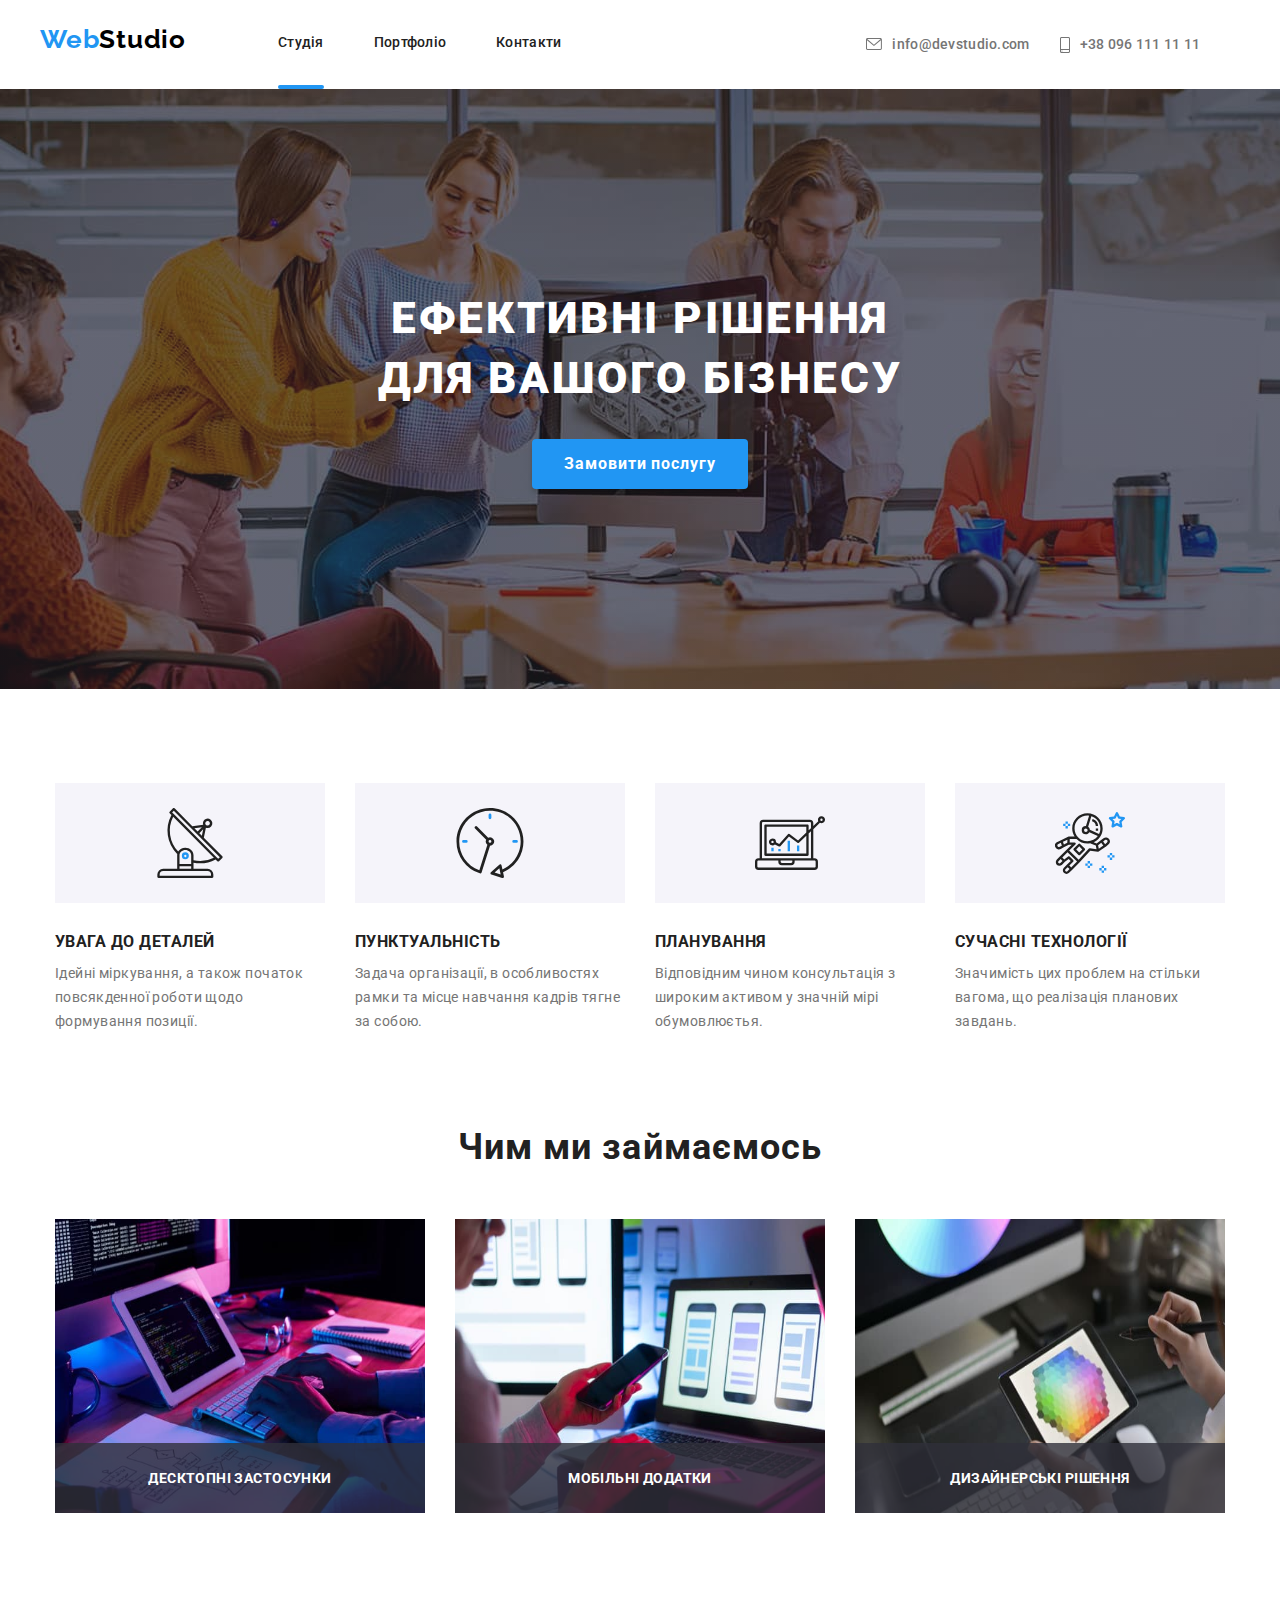
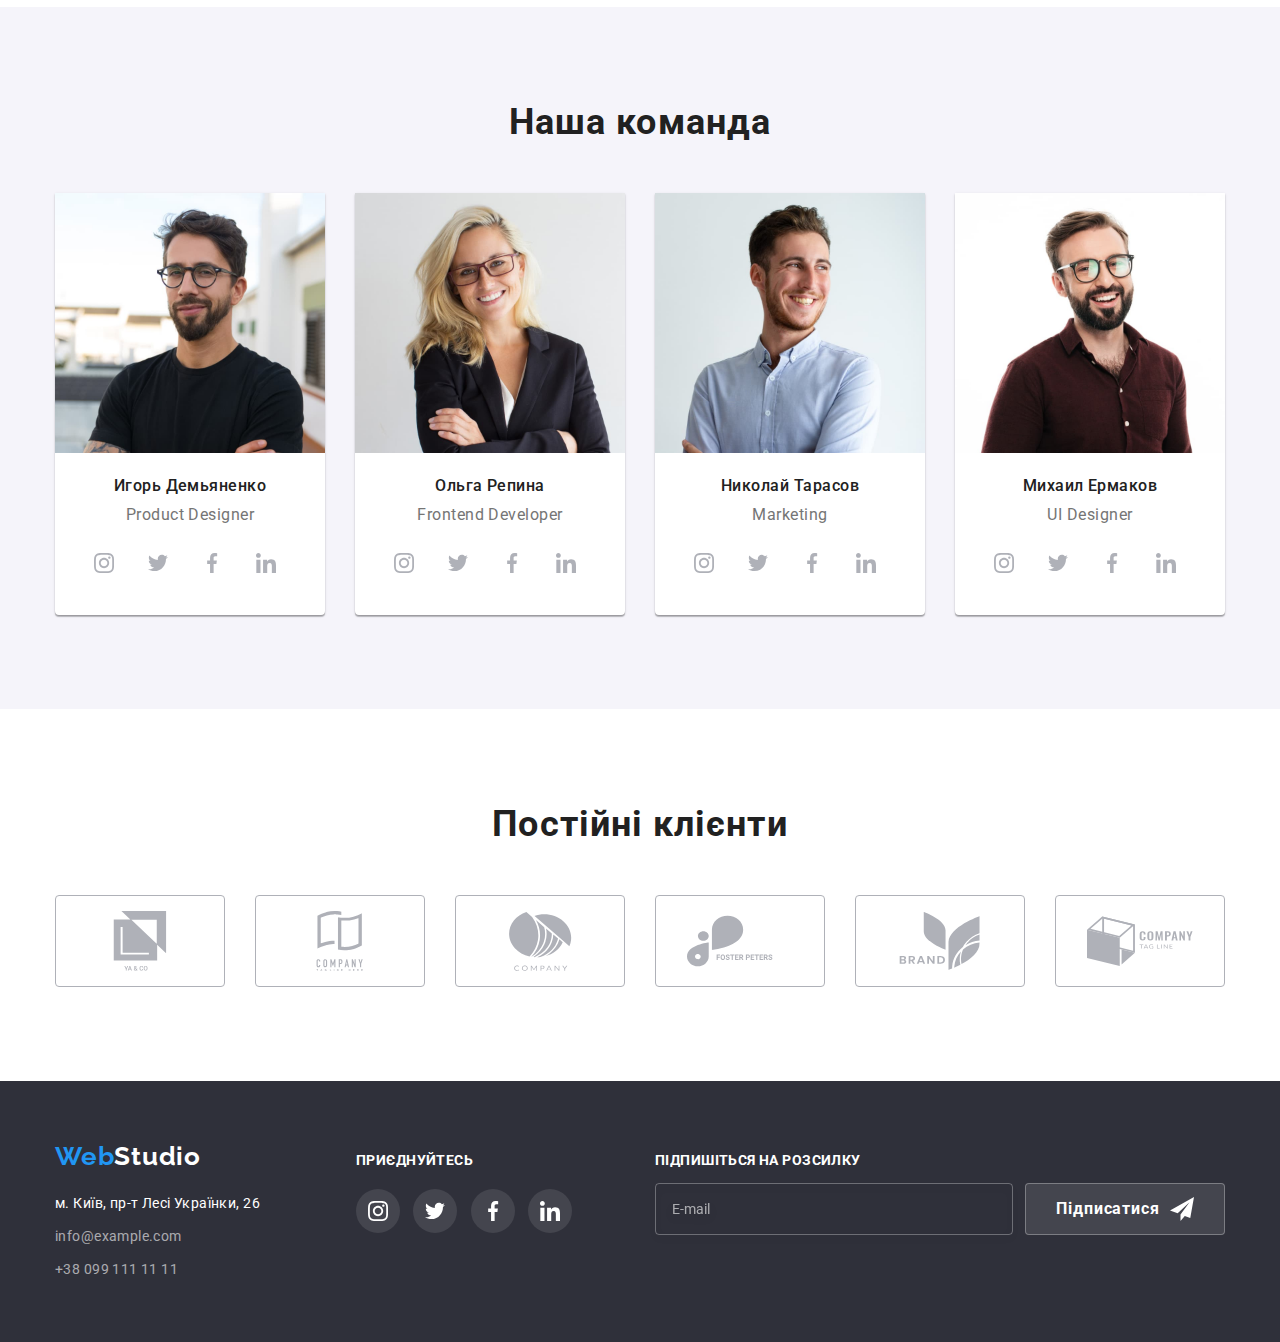
==== index.html @ 7d5ea114 "Вносимо усі зміни по моб/таблет версіях" ====
<!DOCTYPE html>
<html lang="uk">
<head>
    <meta charset="utf-8">
    <meta http-equiv="x-ua-compatible" content="ie=edge">
    <meta name="viewport" content="width=device-width, initial-scale=1.0">
    <link rel="preconnect" href="https://fonts.googleapis.com">
    <link rel="preconnect" href="https://fonts.gstatic.com" crossorigin>
    <link href="https://fonts.googleapis.com/css2?family=Raleway:wght@700&family=Roboto:wght@400;500;700;900&display=swap" rel="stylesheet"> 
    <link rel="stylesheet" href="https://cdnjs.cloudflare.com/ajax/libs/modern-normalize/1.0.0/modern-normalize.min.css"/>
    <title>WebStudio</title>
    <link rel="stylesheet" href="./css/main.min.css">
</head>
  <body>
    <header class="header">
      <div class="header-menu container">
        
          <a class="header-nav__logo" href="./index.html"><span class="header-nav__web">Web</span>Studio</a>
          
            <button type="button" class="header-button" aria-expanded="false" aria-controls="header-window" data-menu-button>
              <svg width="40" height="40" aria-label="Перемикач мобільного меню">
                <use class="icon-close" href="./images/symbol-defs.svg#close-mobile"></use>
                <use class="icon-menu" href="./images/symbol-defs.svg#menu-mobile"></use>
              </svg>
            </button>
          <div class="header-window" id="header-window" data-menu>
            <nav class="header-nav">
              <div class="header-navigation">
                <ul class="header-nav__list list">
                  <li class="header-nav__item">
                    <a class="header-nav__link header-nav--current" href="./index.html">Студія</a></li>
                  <li class="header-nav__item">
                    <a class="header-nav__link" href="./portfolio.html">Портфоліо</a></li>
                  <li class="header-nav__item">
                    <a class="header-nav__link" href="/">Контакти</a></li>
                </ul>
              </div>
            </nav>
            <div class="header-contacts">
              <ul class="header-contacts__menu list">
                <li class="header-contacts__item">
                  <a class="header-contacts__mail mail__size" aria-label="mail" href="mailto:info@devstudio.com">info@devstudio.com
                  <svg class="header-contacts__icon" width="16" height="12">
                    <use href="./images/symbol-defs.svg#envelope"></use>
                  </svg>
                </a>
                </li>
                <li class="header-contacts__item">
                  <a class="header-contacts__phone phone__size" aria-label="smartphone" href="tel:+380961111111">+38 096 111 11 11
                  <svg class="header-contacts__icon" width="10" height="16">
                    <use href="./images/symbol-defs.svg#smartphone"></use>
                  </svg>
                  </a>
                </li>
              </ul>
            </div>
            <div class="header-social">
              <ul class="header-social__menu list">
                <li class="header-social__item aria-label="Linkedin">
                  <a class="header-social__link" href="/">Linkedin</a></li>
                <li class="header-social__item aria-label="Facebook">
                  <a class="header-social__link" href="/">Facebook</a></li>
                <li class="header-social__item aria-label="Twitter">
                  <a class="header-social__link" href="/">Twitter</a></li>
                <li class="header-social__item aria-label="Instagram">
                  <a class="header-social__link" href="/">Instagram</a></li>
                </ul>
              </div>
            </div>
          
      </div>
    </header>
<main>
  <section class="main section">
    <div class="main__menu container">
      <h1 class="main__title">Ефективні рішення<br> для вашого бізнесу</h1>
        <button class="main__button" data-open-modal>Замовити послугу</button>
          <div class="backdrop backdrop__is-hidden" data-backdrop>
            <div class="modal">
              <p class="modal__title">Залиште свої дані, ми вам передзвонимо</p>
                <form class="form" autocomplete="off">
                <label class="form__field">
                  Ім'я
                  <input type="text" class="form__input" name="name" minlength="2" maxlength="50" placeholder=" " required>
                    <svg class="form__icon">
                      <use href="./images/symbol-defs.svg#name-form"></use>
                    </svg>
                </label>
                <label class="form__field">
                  Телефон
                  <input type="tel" class="form__input" name="tel" pattern="[0-9]{3}-[0-9]{3}[0-9]{2}[0-9]{2}" title="050-1112222" placeholder=" " required>
                  <svg class="form__icon">
                    <use href="./images/symbol-defs.svg#phone-form"></use>
                  </svg>
                </label>
                <label class="form__field">
                  Пошта
                  <input type="email" class="form__input" name="mail" placeholder=" " required>
                  <svg class="form__icon">
                    <use href="./images/symbol-defs.svg#mail-form"></use>
                  </svg>
                </label>
                <label class="form__field">
                  Залиште коментар
                  <textarea class="form__message" name="comment" placeholder="Надрукуйте текст"></textarea>
                </label>
                <input type="checkbox" name="checkbox" class="form__policy-checkbox" id="policy-check">
                <label class="form__policy-box" for="policy-check">
                  Погоджуюсь з розсилкою та приймаю &nbsp;<a href="#" class="form__policy-link">Умови договору</a>
                </label>

                <button type="submit" class="form__submit submit-btn">Відправити</button>
              </form>
              <button type="button" class="form__close" data-close-modal>
                <svg class="form__close-icon" width="11" height="11">
                  <use href="./images/symbol-defs.svg#close"></use>
                </svg>
              </button>
            </div>
          </div>
    </div>
  </section>
  <section class="feature section">
    <div class="feature-box container">
      <h2 class="feature__title section-title">Наші можливості</h2> 
      <ul class="feature__list list">
        <li class="feature__item icon-antenna">
          <h3 class="featute__subtitle">Увага до деталей</h3>
          <p class="feature__text">Ідейні міркування, а також початок повсякденної роботи щодо формування позиції.</p>
        </li>
        <li class="feature__item icon-clock">
          <h3 class="featute__subtitle">Пунктуальність</h3>
          <p class="feature__text">Задача організації, в особливостях рамки та місце навчання кадрів тягне за собою.</p>
        </li>
        <li class="feature__item icon-diagram">
          <h3 class="featute__subtitle">Планування</h3>
          <p class="feature__text">Відповідним чином консультація з широким активом у значній мірі обумовлюєтья.</p>
        </li>
        <li class="feature__item icon-astronaut">
          <h3 class="featute__subtitle">Сучасні технології</h3>
          <p class="feature__text">Значимість цих проблем на стільки вагома, що реалізація планових завдань.</p>
        </li>
      </ul>
    </div>
  </section>
  <section class="directions section">
    <div class="directions-box container">
    <h2 class="directions__title">Чим ми займаємось</h2>
        <ul class="directions-list list">
          <li class="directions-list__item">
            <img class="directions-list__picture" src="images/box-1.jpg" alt="Розробляємо" width="370">
            <p class="directions-list__text">Десктопні застосунки</p></li>
          <li class="directions-list__item">
            <img class="directions-list__picture" src="images/box-2.jpg" alt="Тестуємо" width="370">
            <p class="directions-list__text">Мобільні додатки</p></li>
          <li class="directions-list__item">
            <img class="directions-list__picture" src="images/box-3.jpg" alt="Практикуємо" width="370">
          <p class="directions-list__text">Дизайнерські рішення</p></li>
        </ul>
      </div>
  </section>
  <section class="team section">
    <div class="team-box container">
      <h2 class="team-box__title">Наша команда</h2>
      <ul class="team-list list">
        <li class="team-list__item list">
          <img class="team-list__picture" src="images/img.jpg" width="270"  alt="Product Designer">
          <div class="team-member__box">
            <h3 class="team-member__subtitle">Игорь Демьяненко</h3>
          <p class="team-member__position">Product Designer</p>
          <ul class="social-menu">
            <li class="social-menu__item">
              <a href="" class="social-menu__link instagram" aria-label="Instagram">
              <svg class="social-menu__icon">
                <use href="./images/symbol-defs.svg#instagram"></use>
              </svg>
            </a>
            </li>
            <li class="social-menu__item">
              <a href="" class="social-menu__link twitter" aria-label="Twitter">
              <svg class="social-menu__icon">
                <use href="./images/symbol-defs.svg#twitter"></use>
              </svg>
            </a>
            </li>
            <li class="social-menu__item">
              <a href="" class="social-menu__link facebook" aria-label="Facebook">
              <svg class="social-menu__icon">
                <use href="./images/symbol-defs.svg#facebook"></use>
              </svg>
            </a>
            </li>
            <li class="social-menu__item">
              <a href="" class="social-menu__link linkedin" aria-label="Linkedin">
              <svg class="social-menu__icon">
                <use href="./images/symbol-defs.svg#linkedin"></use>
              </svg>
            </a>
            </li>
          </ul>
        </div>
        </li>
        <li class="team-list__item list">
          <img class="team-list__picture" src="./images/img-2.jpg" width="270"  alt="Frontend Developer">
          <div class="team-member__box">
            <h3 class="team-member__subtitle">Ольга Репина</h3>
          <p class="team-member__position">Frontend Developer</p>
          <ul class="social-menu">
            <li class="social-menu__item">
              <a href="" class="social-menu__link instagram" aria-label="Instagram">
              <svg class="social-menu__icon">
                <use href="./images/symbol-defs.svg#instagram"></use>
              </svg>
            </a>
            </li>
            <li class="social-menu__item">
              <a href="" class="social-menu__link twitter" aria-label="Twitter">
              <svg class="social-menu__icon">
                <use href="./images/symbol-defs.svg#twitter"></use>
              </svg>
            </a>
            </li>
            <li class="social-menu__item">
              <a href="" class="social-menu__link facebook" aria-label="Facebook">
              <svg class="social-menu__icon">
                <use href="./images/symbol-defs.svg#facebook"></use>
              </svg>
            </a>
            </li>
            <li class="social-menu__item">
              <a href="" class="social-menu__link linkedin" aria-label="Linkedin">
              <svg class="social-menu__icon">
                <use href="./images/symbol-defs.svg#linkedin"></use>
              </svg>
            </a>
            </li>
          </ul>
        </div>
        </li>
        <li class="team-list__item list">
          <img class="team-list__picture" src="./images/img-1.jpg" width="270"  alt="Marketing">
          <div class="team-member__box">
            <h3 class="team-member__subtitle">Николай Тарасов</h3>
          <p class="team-member__position">Marketing</p>
            <ul class="social-menu">
              <li class="social-menu__item">
                <a href="" class="social-menu__link instagram" aria-label="Instagram">
                <svg class="social-menu__icon">
                  <use href="./images/symbol-defs.svg#instagram"></use>
                </svg>
              </a>
              </li>
              <li class="social-menu__item">
                <a href="" class="social-menu__link twitter" aria-label="Twitter">
                  <svg class="social-menu__icon">
                  <use href="./images/symbol-defs.svg#twitter"></use>
                </svg>
              </a>
              </li>
              <li class="social-menu__item">
                <a href="" class="social-menu__link facebook" aria-label="Facebook">
                <svg class="social-menu__icon">
                  <use href="./images/symbol-defs.svg#facebook"></use>
                </svg>
              </a>
              </li>
              <li class="social-menu__item">
                <a href="" class="social-menu__link linkedin" aria-label="Linkedin">
                <svg class="social-menu__icon">
                  <use href="./images/symbol-defs.svg#linkedin"></use>
                </svg>
              </a>
              </li>
            </ul>
          </div>
        </li>
        <li class="team-list__item list">
          <img class="team-list__picture" src="./images/img-3.jpg" width="270"  alt="UI Designer">
          <div class="team-member__box">
            <h3 class="team-member__subtitle">Михаил Ермаков</h3>
            <p class="team-member__position">UI Designer</p>
            <ul class="social-menu">
              <li class="social-menu__item">
                <a href="" class="social-menu__link instagram" aria-label="Instagram">
                <svg class="social-menu__icon">
                  <use href="./images/symbol-defs.svg#instagram"></use>
                </svg>
                </a>
              </li>
              <li class="social-menu__item">
                <a href="" class="social-menu__link twitter" aria-label="Twitter">
                <svg class="social-menu__icon">
                  <use href="./images/symbol-defs.svg#twitter"></use>
                </svg>
                </a>
              </li>
              <li class="social-menu__item">
                <a href="" class="social-menu__link facebook" aria-label="Facebook">
                <svg class="social-menu__icon">
                  <use href="./images/symbol-defs.svg#facebook"></use>
                </svg>
                </a>
              </li>
              <li class="social-menu__item">
                <a href="" class="social-menu__link linkedin" aria-label="Linkedin">
                <svg class="social-menu__icon">
                  <use href="./images/symbol-defs.svg#linkedin"></use>
                </svg>
                </a>
              </li>
            </ul>
          </div>
        </li>
      </ul>
    </div>
  </section>
  <section class="our-clients section">
    <div class="clients container">
      <h2 class="clients__title">Постійні клієнти</h2>
      <ul class="clients__list list">
        <li class="clients__item">
          <a href="" class="clients__link client1" aria-label="client1">
            <svg class="clients-logo__icon" width="106" height="60">
              <use href="./images/symbol-defs.svg#client1"></use></svg>
          </a>
        </li>
        <li class="clients__item">
          <a href="" class="clients__link client2" aria-label="client2">
            <svg class="clients-logo__icon" width="106" height="60">
              <use href="./images/symbol-defs.svg#client2"></use></svg>
          </a>
        </li>
        <li class="clients__item">
          <a href="" class="clients__link client3" aria-label="client3">
            <svg class="clients-logo__icon" width="106" height="60">
              <use href="./images/symbol-defs.svg#client3"></use></svg>
          </a>
        </li>
        <li class="clients__item">
          <a href="" class="clients__link client4" aria-label="client4">
            <svg class="clients-logo__icon" width="106" height="60">
              <use href="./images/symbol-defs.svg#client4"></use></svg>
          </a>
        </li>
        <li class="clients__item">
          <a href="" class="clients__link client5" aria-label="client5">
            <svg class="clients-logo__icon" width="106" height="60">
              <use href="./images/symbol-defs.svg#client5"></use></svg>
          </a>
        </li>
        <li class="clients__item">
          <a href="" class="clients__link client6" aria-label="client6">
            <svg class="clients-logo__icon" width="106" height="60">
              <use href="./images/symbol-defs.svg#client6"></use></svg>
          </a>
        </li>
      </ul>
    </div>
  </section>
</main>
    <footer class="footer section">
    <div class="footer-contacts container">
      <div class="footer-wrapper">
      <div class="contacts-box">
        <a class="contacts-box__logo" href="./index.html"><span class="contacts-box__web">Web</span>Studio</a>
        <address class="contacts">
          <div class="contacts__menu">
          <ul class="contacts__list">
            <li class="contacts__item"><a class="contacts__address" href="/">м. Київ, пр-т Лесі Українки, 26</a></li>
            <li class="contacts__item"><a class="contacts__mail" href="mailto:info@devstudio.com">info@example.com</a></li>
            <li class="contacts__item"><a class="contacts__phone" href="tel:+380991111111">+38 099 111 11 11</a></li>
          </ul>
        </div>
        </address>
      </div>
      <div class="comming">
        <h3 class="comming__subtitle">Приєднуйтесь</h3>
        <ul class="social-box">
          <li class="social-box__item">
            <a href="" class="social-box__link instagram1" aria-label="Instagram">
            <svg class="social-box__icon">
              <use href="./images/symbol-defs.svg#instagram"></use>
            </svg>
          </a>
          </li>
          <li class="social-box__item">
            <a href="" class="social-box__link twitter1" aria-label="Twitter">
            <svg class="social-box__icon">
              <use href="./images/symbol-defs.svg#twitter"></use>
            </svg>
          </a>
          </li>
          <li class="social-box__item">
            <a href="" class="social-box__link facebook1" aria-label="Facebook">
            <svg class="social-box__icon">
              <use href="./images/symbol-defs.svg#facebook"></use>
            </svg>
          </a>
          </li>
          <li class="social-box__item">
            <a href="" class="social-box__link linkedin1" aria-label="Linkedin">
            <svg class="social-box__icon">
              <use href="./images/symbol-defs.svg#linkedin"></use>
            </svg>
          </a>
          </li>
        </ul>
      </div>
    </div>
      <div class="subscribe">
        <span class="subscribe__title">Підпишіться на розсилку</span>
        <form class="subscribe-form form" autocomplete="off">
        <label class="subscribe-field">
          <input type="email" class="subscribe-field__input" name="mail" placeholder="E-mail" required>
          
        </label>
        <button type="submit" class="subscribe-field__submit">
          Підписатися
          <svg class="subscribe-field__icon" width="24" height="24">
            <use href="./images/symbol-defs.svg#icon-send"></use>
          </svg>
        </button>
      </form>
      </div>
    </div>
    </footer>
    <script src="./js/modal.js"></script>
    <script>
      (() => {
        document
          .querySelector('.js-speaker-form')
          .addEventListener('submit', e => {
            e.preventDefault();

            new FormData(e.currentTarget).forEach((value, name) =>
              console.log(`${name}: ${value}`),
            );

            e.currentTarget.reset();
          });
      })();
    </script>
    <script src="./js/menu.js"></script>
  </body>
</html>
---- css/main.min.css ----
h1,h2,h3,h4,h5,h6,p{margin:0;padding:0}a{text-decoration:none}li{display:inline-block}img{display:block;max-width:100%;height:auto}ul{list-style:none;margin:0;padding:0}body{margin:0;font-family:'Roboto', sans-serif;font-size:14px;line-height:1.5;letter-spacing:0.03em;background-color:#fff;color:#757575}body.open-modal{overflow:hidden}.feature__list,.directions-list,.team-list,.team-list>.team-list__item,.clients__list{margin:0;padding:0;list-style:none}.main,.feature,.directions,.team,.our-clients,.footer{padding:60px 0}@media screen and (min-width: 1200px){.main,.feature,.directions,.team,.our-clients,.footer{padding:94px 0}}.header-menu,.feature__box,.directions-box,.team-box,.clients,.footer-contacts{margin-left:auto;margin-right:auto;padding-left:15px;padding-right:15px}@media screen and (min-width: 480px){.header-menu,.feature__box,.directions-box,.team-box,.clients,.footer-contacts{width:480px}}@media screen and (min-width: 768px){.header-menu,.feature__box,.directions-box,.team-box,.clients,.footer-contacts{width:768px}}@media screen and (min-width: 1200px){.header-menu,.feature__box,.directions-box,.team-box,.clients,.footer-contacts{width:1200px}}.section-title{position:absolute;width:1px;height:1px;margin:-1px;padding:0;overflow:hidden;border:0;clip:rect(0 0 0 0)}.header-nav--current{color:#2196F3}@media screen and (min-width: 768px){.header-nav--current::after{content:"";display:block;position:relative;top:32px;bottom:-1px;width:100%;height:4px;background-color:#2196F3;-webkit-border-radius:2px;border-radius:2px}}.header-menu{display:-webkit-box;display:-webkit-flex;display:-ms-flexbox;display:flex;padding:0;position:relative}@media screen and (max-width: 767px){.header-menu{width:100%;padding-left:15px;padding-right:15px}}.header-nav__logo{font-family:Raleway;font-style:normal;font-weight:700;font-size:24px;line-height:1.16;letter-spacing:0.03em;color:#000}@media screen and (max-width: 767px){.header-nav__logo{padding-top:16px;padding-bottom:16px}}@media screen and (min-width: 768px){.header-nav__logo{padding-top:26px;padding-bottom:26px}}@media screen and (min-width: 1200px){.header-nav__logo{width:145px;padding-top:24px;padding-bottom:25px;font-size:26px;line-height:1.19;letter-spacing:0.03em;color:#000}}.header-nav__web{color:#2196F3}.header-button{display:-webkit-inline-box;display:-webkit-inline-flex;display:-ms-inline-flexbox;display:inline-flex;z-index:2;margin:0;padding:0;border:none;background-color:transparent;margin:10px 0 10px auto;-webkit-transition:fill 250ms cubic-bezier(0.4, 0, 0.2, 1);-o-transition:fill 250ms cubic-bezier(0.4, 0, 0.2, 1);transition:fill 250ms cubic-bezier(0.4, 0, 0.2, 1)}.header-button:focus{fill:#2196F3}@media screen and (min-width: 768px){.header-button{display:none}}.header-button .icon-close{display:none}.header-button.is-open .icon-close{display:block}.header-button.is-open .icon-menu{display:none}.header-window{background-color:#fff;z-index:1}@media screen and (max-width: 767px){.header-window{display:none;position:absolute;top:0;left:0;width:100%;padding:48px 40px;background:#FFFFFF;-webkit-box-shadow:0px 4px 8px rgba(0,0,0,0.04),0px 2px 4px rgba(0,0,0,0.08),0px 1px 3px rgba(0,0,0,0.16);box-shadow:0px 4px 8px rgba(0,0,0,0.04),0px 2px 4px rgba(0,0,0,0.08),0px 1px 3px rgba(0,0,0,0.16);-webkit-transform:translateY(-100%);-ms-transform:translateY(-100%);transform:translateY(-100%);-webkit-transition:-webkit-transform 250ms cubic-bezier(0.4, 0, 0.2, 1);transition:-webkit-transform 250ms cubic-bezier(0.4, 0, 0.2, 1);-o-transition:transform 250ms cubic-bezier(0.4, 0, 0.2, 1);transition:transform 250ms cubic-bezier(0.4, 0, 0.2, 1);transition:transform 250ms cubic-bezier(0.4, 0, 0.2, 1), -webkit-transform 250ms cubic-bezier(0.4, 0, 0.2, 1)}.header-window.is-open{display:block;-webkit-transform:translateY(0);-ms-transform:translateY(0);transform:translateY(0)}}@media screen and (min-width: 768px){.header-window{display:-webkit-box;display:-webkit-flex;display:-ms-flexbox;display:flex;margin-left:93px}}@media screen and (max-width: 767px){.header-navigation{margin-bottom:302px}}@media screen and (min-width: 768px){.header-navigation{padding-top:32px;margin-bottom:32px}}@media screen and (min-width: 768px){.header-nav__list{display:-webkit-box;display:-webkit-flex;display:-ms-flexbox;display:flex}}@media screen and (max-width: 767px){.header-nav__item{display:block}.header-nav__item:not(:last-child){margin-bottom:32px}}@media screen and (min-width: 768px){.header-nav__list .header-nav__item+.header-nav__item{margin-left:50px}}.header-nav__link{font-weight:500;font-size:40px;line-height:47px;text-align:center;letter-spacing:0.02em;color:#212121;-webkit-transition-property:color;-o-transition-property:color;transition-property:color;-webkit-transition-duration:250ms;-o-transition-duration:250ms;transition-duration:250ms;-webkit-transition-timing-function:cubic-bezier(0.4, 0, 0.2, 1);-o-transition-timing-function:cubic-bezier(0.4, 0, 0.2, 1);transition-timing-function:cubic-bezier(0.4, 0, 0.2, 1)}@media screen and (min-width: 768px){.header-nav__link{font-size:14px;line-height:1.14;letter-spacing:0.02em}}@media screen and (max-width: 767px){.header-contacts{padding-bottom:64px}}@media screen and (min-width: 768px) and (max-width: 1199px){.header-contacts{margin-left:84px;padding-top:21px;padding-bottom:21px}}@media screen and (min-width: 1200px){.header-contacts{text-align:center;-webkit-box-pack:center;-webkit-justify-content:center;-ms-flex-pack:center;justify-content:center;display:-webkit-box;display:-webkit-flex;display:-ms-flexbox;display:flex}}.header-contacts__menu{display:-webkit-box;display:-webkit-flex;display:-ms-flexbox;display:flex}@media screen and (max-width: 767px){.header-contacts__menu{-webkit-box-orient:vertical;-webkit-box-direction:reverse;-webkit-flex-direction:column-reverse;-ms-flex-direction:column-reverse;flex-direction:column-reverse}}@media screen and (min-width: 768px){.header-contacts__menu{-webkit-flex-wrap:wrap;-ms-flex-wrap:wrap;flex-wrap:wrap}}@media screen and (min-width: 1200px){.header-contacts__menu{margin-left:auto;-webkit-flex-wrap:nowrap;-ms-flex-wrap:nowrap;flex-wrap:nowrap}}@media screen and (max-width: 767px){.header-contacts__item:not(:first-child){margin-bottom:32px}}@media screen and (min-width: 768px) and (max-width: 1199px){.header-contacts__item:not(:last-child){margin-bottom:10px}}@media screen and (min-width: 1200px){.header-contacts__item{margin-left:305px;display:-webkit-inline-box;display:-webkit-inline-flex;display:-ms-inline-flexbox;display:inline-flex;-webkit-box-pack:center;-webkit-justify-content:center;-ms-flex-pack:center;justify-content:center;-webkit-box-align:center;-webkit-align-items:center;-ms-flex-align:center;align-items:center}.header-contacts .header-contacts__item+.header-contacts__item{margin-left:30px}}.header-contacts__mail,.header-contacts__phone{font-weight:500;letter-spacing:0.02em;color:#757575;-webkit-transition-property:color;-o-transition-property:color;transition-property:color;-webkit-transition-duration:250ms;-o-transition-duration:250ms;transition-duration:250ms;-webkit-transition-timing-function:cubic-bezier(0.4, 0, 0.2, 1);-o-transition-timing-function:cubic-bezier(0.4, 0, 0.2, 1);transition-timing-function:cubic-bezier(0.4, 0, 0.2, 1)}@media screen and (min-width: 768px){.header-contacts__mail,.header-contacts__phone{display:-webkit-box;display:-webkit-flex;display:-ms-flexbox;display:flex;-webkit-box-align:center;-webkit-align-items:center;-ms-flex-align:center;align-items:center;-webkit-box-pack:center;-webkit-justify-content:center;-ms-flex-pack:center;justify-content:center;-webkit-box-orient:horizontal;-webkit-box-direction:reverse;-webkit-flex-direction:row-reverse;-ms-flex-direction:row-reverse;flex-direction:row-reverse;font-size:12px;line-height:1.16}}@media screen and (min-width: 1200px){.header-contacts__mail,.header-contacts__phone{font-size:14px;line-height:1.14}}.header-contacts__mail:hover,.header-contacts__mail:focus,.header-contacts__phone:hover,.header-contacts__phone:focus{color:#2196F3}.mail__size{min-width:135px}@media screen and (max-width: 767px){.mail__size{font-size:24px;line-height:1.16;letter-spacing:0.02em}}.phone__size{min-width:122px}@media screen and (max-width: 767px){.phone__size{font-size:34px;line-height:1.17;letter-spacing:0.02em}}.header-contacts__icon{display:none}@media screen and (min-width: 768px){.header-contacts__icon{display:inline-block;margin-right:10px;fill:#757575;-webkit-transition-property:fill;-o-transition-property:fill;transition-property:fill;-webkit-transition-duration:250ms;-o-transition-duration:250ms;transition-duration:250ms;-webkit-transition-timing-function:cubic-bezier(0.4, 0, 0.2, 1);-o-transition-timing-function:cubic-bezier(0.4, 0, 0.2, 1);transition-timing-function:cubic-bezier(0.4, 0, 0.2, 1)}}.header-social__item:not(:last-child){padding-right:10px;border-right:1px solid rgba(33,33,33,0.2)}.header-social__link{font-weight:500;font-size:18px;line-height:1.22;letter-spacing:0.02em;color:#757575;-webkit-transition:color 250ms cubic-bezier(0.4, 0, 0.2, 1);-o-transition:color 250ms cubic-bezier(0.4, 0, 0.2, 1);transition:color 250ms cubic-bezier(0.4, 0, 0.2, 1)}.header-social__link:hover,.header-social__link:focus{color:#2196F3}.header-social__item:not(:first-child){margin-left:10px}.header-nav__link:hover,.header-nav__link:focus{color:#2196F3}.header-contacts__phone:hover .header-contacts__icon,.header-contacts__phone:focus .header-contacts__icon{fill:#2196F3}.header-contacts__mail:hover .header-contacts__icon,.header-contacts__mail:focus .header-contacts__icon{fill:#2196F3}@media screen and (min-width: 768px){.header-social{display:none}}.main{padding:0;margin-left:auto;margin-right:auto;background-position:center;background-repeat:no-repeat;-webkit-background-size:cover;background-size:cover;background-color:#2F303A}@media screen and (max-width: 767px){.main{height:400px;background-image:-webkit-gradient(linear, left top, right top, from(rgba(47,48,58,0.4)), to(rgba(47,48,58,0.4))),url("../images/bcg/header480.png");background-image:-webkit-linear-gradient(left, rgba(47,48,58,0.4), rgba(47,48,58,0.4)),url("../images/bcg/header480.png");background-image:-o-linear-gradient(left, rgba(47,48,58,0.4), rgba(47,48,58,0.4)),url("../images/bcg/header480.png");background-image:linear-gradient(to right, rgba(47,48,58,0.4), rgba(47,48,58,0.4)),url("../images/bcg/header480.png")}}@media screen and (min-width: 768px){.main{width:100%;padding:0;height:400px;background-image:-webkit-gradient(linear, left top, right top, from(rgba(47,48,58,0.4)), to(rgba(47,48,58,0.4))),url("../images/bcg/header768.png");background-image:-webkit-linear-gradient(left, rgba(47,48,58,0.4), rgba(47,48,58,0.4)),url("../images/bcg/header768.png");background-image:-o-linear-gradient(left, rgba(47,48,58,0.4), rgba(47,48,58,0.4)),url("../images/bcg/header768.png");background-image:linear-gradient(to right, rgba(47,48,58,0.4), rgba(47,48,58,0.4)),url("../images/bcg/header768.png")}}@media screen and (min-width: 1200px){.main{max-width:1600px;height:600px;background-image:-webkit-gradient(linear, left top, right top, from(rgba(47,48,58,0.4)), to(rgba(47,48,58,0.4))),url("../images/hero.jpg");background-image:-webkit-linear-gradient(left, rgba(47,48,58,0.4), rgba(47,48,58,0.4)),url("../images/hero.jpg");background-image:-o-linear-gradient(left, rgba(47,48,58,0.4), rgba(47,48,58,0.4)),url("../images/hero.jpg");background-image:linear-gradient(to right, rgba(47,48,58,0.4), rgba(47,48,58,0.4)),url("../images/hero.jpg")}}.main__menu{display:block;text-align:center}@media screen and (max-width: 1199px){.main__menu{padding-bottom:118px;padding-top:118px;padding-left:15px;padding-right:15px}}@media screen and (min-width: 1200px){.main__menu{padding-bottom:200px;padding-top:200px}}.main__title{margin-bottom:30px;font-weight:900;font-size:26px;line-height:1.615;letter-spacing:0.06em;text-align:center;text-transform:uppercase;color:#fff}@media screen and (max-width: 767px){.main__title{font-size:26px;line-height:1.61}}@media screen and (min-width: 1200px){.main__title{font-size:44px;line-height:1.36}}.main__button{display:inline-block;padding:10px 32px;min-width:200px;font-weight:700;font-size:16px;line-height:1.87;-webkit-box-align:center;-webkit-align-items:center;-ms-flex-align:center;align-items:center;letter-spacing:0.06em;color:#fff;background-color:#2196F3;border:none;-webkit-box-shadow:0px 4px 4px rgba(0,0,0,0.15);box-shadow:0px 4px 4px rgba(0,0,0,0.15);-webkit-border-radius:4px;border-radius:4px;cursor:pointer;-webkit-transition:background-color 250ms cubic-bezier(0.4, 0, 0.2, 1);-o-transition:background-color 250ms cubic-bezier(0.4, 0, 0.2, 1);transition:background-color 250ms cubic-bezier(0.4, 0, 0.2, 1)}.main__button:hover,.main__button:focus{background-color:#188CE8}.backdrop{position:fixed;top:0;left:0;width:100%;height:100%;background:rgba(0,0,0,0.2);z-index:1;opacity:1;-webkit-transition:opacity 250ms cubic-bezier(0.4, 0, 0.2, 1);-o-transition:opacity 250ms cubic-bezier(0.4, 0, 0.2, 1);transition:opacity 250ms cubic-bezier(0.4, 0, 0.2, 1);overflow-y:scroll}.modal{top:50%;left:50%;padding:40px;background-color:#fff;-webkit-box-shadow:0px 1px 3px rgba(0,0,0,0.12),0px 1px 1px rgba(0,0,0,0.14),0px 2px 1px rgba(0,0,0,0.2);box-shadow:0px 1px 3px rgba(0,0,0,0.12),0px 1px 1px rgba(0,0,0,0.14),0px 2px 1px rgba(0,0,0,0.2);-webkit-border-radius:4px;border-radius:4px;opacity:1;-webkit-transform:translate(-50%, -50%) scale(1);-ms-transform:translate(-50%, -50%) scale(1);transform:translate(-50%, -50%) scale(1);-webkit-transition:-webkit-transform 250ms cubic-bezier(0.4, 0, 0.2, 1);transition:-webkit-transform 250ms cubic-bezier(0.4, 0, 0.2, 1);-o-transition:transform 250ms cubic-bezier(0.4, 0, 0.2, 1);transition:transform 250ms cubic-bezier(0.4, 0, 0.2, 1);transition:transform 250ms cubic-bezier(0.4, 0, 0.2, 1), -webkit-transform 250ms cubic-bezier(0.4, 0, 0.2, 1)}@media screen and (max-width: 767px){.modal{width:450px;height:609px;-webkit-transform:translate(-50%, -65%);-ms-transform:translate(-50%, -65%);transform:translate(-50%, -65%)}}@media screen and (max-width: 1199px){.modal{position:absolute;width:450px;height:609px}}@media screen and (min-width: 1200px){.modal{position:absolute;width:528px;min-height:581px}}.backdrop.backdrop__is-hidden{opacity:0;pointer-events:none}.backdrop.backdrop__is-hidden .modal{-webkit-transform:translate(-50%, -50%) scale(0.7);-ms-transform:translate(-50%, -50%) scale(0.7);transform:translate(-50%, -50%) scale(0.7);opacity:0}.modal__title{font-size:20px;font-weight:700;line-height:1.17;letter-spacing:0.03em;text-align:center;color:#212121}.form__message{outline:none;width:100%;height:40px;border:1px solid rgba(33,33,33,0.2);-webkit-border-radius:4px;border-radius:4px;margin-top:4px;text-indent:42px;-webkit-transition:border 250ms cubic-bezier(0.4, 0, 0.2, 1);-o-transition:border 250ms cubic-bezier(0.4, 0, 0.2, 1);transition:border 250ms cubic-bezier(0.4, 0, 0.2, 1);font-family:inherit;height:120px;resize:none;padding:12px 16px;text-indent:0}.form__message::-webkit-input-placeholder{line-height:1.14;letter-spacing:0.01em;color:rgba(117,117,117,0.5)}.form__message:-ms-input-placeholder{line-height:1.14;letter-spacing:0.01em;color:rgba(117,117,117,0.5)}.form__message::-ms-input-placeholder{line-height:1.14;letter-spacing:0.01em;color:rgba(117,117,117,0.5)}.form__message::placeholder{line-height:1.14;letter-spacing:0.01em;color:rgba(117,117,117,0.5)}.form{margin-top:12px;width:100%}.form__field{font-size:12px;line-height:1.16;letter-spacing:0.01em;display:block;margin-bottom:10px;text-align:left;color:#757575;position:relative}.form__submit{display:block;color:#fff;background-color:#2196F3;font-family:Roboto, sans-serif;font-size:16px;font-weight:700;font-style:normal;line-height:1.88;letter-spacing:0.06em;text-align:center;-webkit-box-shadow:0px 4px 4px rgba(0,0,0,0.15);box-shadow:0px 4px 4px rgba(0,0,0,0.15);-webkit-border-radius:4px;border-radius:4px;border-color:#2196F3;cursor:pointer}.form__input{outline:none;width:100%;height:40px;border:1px solid rgba(33,33,33,0.2);-webkit-border-radius:4px;border-radius:4px;margin-top:4px;text-indent:42px;-webkit-transition:border 250ms cubic-bezier(0.4, 0, 0.2, 1);-o-transition:border 250ms cubic-bezier(0.4, 0, 0.2, 1);transition:border 250ms cubic-bezier(0.4, 0, 0.2, 1)}.form__input:focus{border:1px solid #2196F3;-webkit-border-radius:4px;border-radius:4px}.form__input:hover{border:1px solid #2196F3;-webkit-border-radius:4px;border-radius:4px}.form__icon{display:block;width:18px;height:18px;position:absolute;top:50%;left:12px;-webkit-transition:fill 250ms cubic-bezier(0.4, 0, 0.2, 1);-o-transition:fill 250ms cubic-bezier(0.4, 0, 0.2, 1);transition:fill 250ms cubic-bezier(0.4, 0, 0.2, 1)}.form__input:focus+.form__icon{fill:#2196F3}.form__input:hover+.form__icon{fill:#2196F3}.form__close{position:absolute;display:-webkit-box;display:-webkit-flex;display:-ms-flexbox;display:flex;-webkit-box-pack:center;-webkit-justify-content:center;-ms-flex-pack:center;justify-content:center;-webkit-box-align:center;-webkit-align-items:center;-ms-flex-align:center;align-items:center;width:30px;height:30px;top:8px;right:8px;background-color:#fff;border:1px solid rgba(0,0,0,0.1);-webkit-border-radius:50%;border-radius:50%;cursor:pointer}.form__close-icon{position:absolute;-webkit-transition:fill 250ms cubic-bezier(0.4, 0, 0.2, 1);-o-transition:fill 250ms cubic-bezier(0.4, 0, 0.2, 1);transition:fill 250ms cubic-bezier(0.4, 0, 0.2, 1)}.form__close:hover .form__close-icon{fill:#2196F3}.form__policy-box{color:#757575;margin-bottom:30px;display:-webkit-box;display:-webkit-flex;display:-ms-flexbox;display:flex;-webkit-box-align:center;-webkit-align-items:center;-ms-flex-align:center;align-items:center;-webkit-box-pack:center;-webkit-justify-content:center;-ms-flex-pack:center;justify-content:center}@media screen and (max-width: 1199px){.form__policy-box{font-size:12px;line-height:1.16}}@media screen and (min-width: 1200px){.form__policy-box{font-size:14px;line-height:1.71}}.form__policy-link{-webkit-text-decoration-line:underline;text-decoration-line:underline;color:#2196F3}@media screen and (max-width: 1199px){.form__policy-link{font-size:12px;line-height:1.16}}@media screen and (mix-width: 1200px){.form__policy-link{font-size:14px;line-height:1.71}}.form__policy-checkbox{position:absolute;width:1px;height:1px;margin:-1px;padding:0;overflow:hidden;border:0;clip:rect(0 0 0 0)}.form__policy-checkbox:checked+.form__policy-box::before{background-color:#2196F3;background-image:url(../images/1/icon-check.svg);background-repeat:no-repeat;background-position:center;-webkit-background-size:contain;background-size:contain;border-color:#2196F3}.form__policy-checkbox:focus+.form__policy-box::before{border:1px solid #2196F3}.form__policy-box::before{content:"";width:16px;height:16px;-webkit-border-radius:2px;border-radius:2px;margin-right:8px;border:1px solid #212121;-webkit-transition:border-color 250ms cubic-bezier(0.4, 0, 0.2, 1);-o-transition:border-color 250ms cubic-bezier(0.4, 0, 0.2, 1);transition:border-color 250ms cubic-bezier(0.4, 0, 0.2, 1)}.submit-btn{padding:0;margin:0 auto;padding:10px 55px}.feature{padding-left:15px;padding-right:15px}.feature__list{margin-left:auto;margin-right:auto}@media screen and (max-width: 767px){.feature__list{max-width:450px}}@media screen and (min-width: 768px){.feature__list{display:-webkit-box;display:-webkit-flex;display:-ms-flexbox;display:flex;-webkit-flex-wrap:wrap;-ms-flex-wrap:wrap;flex-wrap:wrap;-webkit-box-pack:center;-webkit-justify-content:center;-ms-flex-pack:center;justify-content:center;width:738px}}@media screen and (min-width: 1200px){.feature__list{width:1200px}}.feature__item{margin-bottom:30px}@media screen and (max-width: 767px){.feature__item{width:100%}}@media screen and (min-width: 768px){.feature__item{width:-webkit-calc((100% - 30px) / 2);width:calc((100% - 30px) / 2)}.feature__item:nth-child(2n){margin-left:30px}.feature__item:nth-child(n+3){margin-bottom:0}}@media screen and (min-width: 1200px){.feature__item{width:-webkit-calc((100% - 8 * 15px) / 4);width:calc((100% - 8 * 15px) / 4);margin-bottom:0}.feature__item:not(:first-child){margin-left:30px}}.feature__item::before{display:block;content:'';height:120px;margin-bottom:30px;background-repeat:no-repeat;background-position:center;background-color:#F5F4FA}.feature__item.icon-antenna::before{background-image:url(../images/1/antenna.svg)}.feature__item.icon-clock::before{background-image:url(../images/1/clock1.svg)}.feature__item.icon-diagram::before{background-image:url(../images/1/diagram.svg)}.feature__item.icon-astronaut::before{background-image:url(../images/1/astronaut.svg)}.featute__subtitle{margin-bottom:10px;font-weight:700;line-height:1.14;letter-spacing:0.03em;text-transform:uppercase;color:#212121}@media screen and (max-width: 767px){.featute__subtitle{text-align:center}}.feature__text{font-weight:400;line-height:1.71;letter-spacing:0.03em;color:#757575}.directions{padding-top:0}@media screen and (max-width: 1199px){.directions{display:none}}.directions__title{margin-bottom:50px;font-weight:700;font-size:36px;line-height:1.16;text-align:center;letter-spacing:0.03em;color:#212121}.directions-list{display:-webkit-box;display:-webkit-flex;display:-ms-flexbox;display:flex;-webkit-box-align:center;-webkit-align-items:center;-ms-flex-align:center;align-items:center}.directions-list__picture{height:294px}.directions-list__item{position:relative}.directions-list__item:not(:first-child){margin-left:30px}.directions-list__text{position:absolute;width:100%;bottom:0;left:0;display:-webkit-box;display:-webkit-flex;display:-ms-flexbox;display:flex;-webkit-box-pack:center;-webkit-justify-content:center;-ms-flex-pack:center;justify-content:center;text-transform:uppercase;font-weight:700;line-height:1.17;text-align:center;letter-spacing:0.03em;color:#fff;background-color:rgba(47,48,58,0.8);padding-top:27px;padding-bottom:27px}.team{background-color:#F5F4FA}@media screen and (max-width: 767px){.team-box{width:100%;display:inline-block;text-align:center}}.team-list{margin-left:auto;margin-right:auto}@media screen and (min-width: 768px){.team-list{display:-webkit-inline-box;display:-webkit-inline-flex;display:-ms-inline-flexbox;display:inline-flex;-webkit-flex-wrap:wrap;-ms-flex-wrap:wrap;flex-wrap:wrap}}@media screen and (min-width: 1200px){.team-list{-webkit-flex-wrap:nowrap;-ms-flex-wrap:nowrap;flex-wrap:nowrap}}.team-box__title{font-weight:700;letter-spacing:0.03em;text-align:center;line-height:1.17;color:#212121}@media screen and (max-width: 1199px){.team-box__title{font-size:28px;margin-bottom:30px}}@media screen and (min-width: 1200px){.team-box__title{margin-bottom:50px;font-size:36px}}.team-list>.team-list__item{-webkit-box-shadow:0px 1px 3px rgba(0,0,0,0.12),0px 1px 1px rgba(0,0,0,0.14),0px 2px 1px rgba(0,0,0,0.2);box-shadow:0px 1px 3px rgba(0,0,0,0.12),0px 1px 1px rgba(0,0,0,0.14),0px 2px 1px rgba(0,0,0,0.2);-webkit-border-radius:0px 0px 4px 4px;border-radius:0px 0px 4px 4px;background-color:#fff}@media screen and (max-width: 767px){.team-list>.team-list__item{max-width:450px}.team-list>.team-list__item:not(:last-child){margin-bottom:30px}}@media screen and (min-width: 768px) and (max-width: 1199px){.team-list>.team-list__item{max-width:354px;width:-webkit-calc((100% - 30px) / 2);width:calc((100% - 30px) / 2)}.team-list>.team-list__item:nth-child(2n){margin-left:30px}.team-list>.team-list__item:nth-child(-n+2){margin-bottom:30px}}@media screen and (min-width: 1200px){.team-list>.team-list__item{margin-bottom:0;width:270px;width:-webkit-calc((100% - 90px) / 4);width:calc((100% - 90px) / 4)}.team-list>.team-list__item:not(:first-child){margin-left:30px}}.team-list__picture{width:100%;height:auto}.team-member__subtitle{margin-bottom:10px;font-weight:500;font-size:16px;line-height:1.18;text-align:center;letter-spacing:0.03em;color:#212121}.team-member__position{font-weight:normal;font-size:16px;line-height:1.18;text-align:center;letter-spacing:0.03em;color:#757575;margin-bottom:16px}.team-member__box{margin:24px 0 30px 0}.social-menu{display:-webkit-box;display:-webkit-flex;display:-ms-flexbox;display:flex;-webkit-box-pack:center;-webkit-justify-content:center;-ms-flex-pack:center;justify-content:center;-webkit-box-align:center;-webkit-align-items:center;-ms-flex-align:center;align-items:center;background-color:#fff}.social-menu__link{display:block;width:44px;height:44px;-webkit-border-radius:50%;border-radius:50%;margin-right:10px;-webkit-transition-property:background-color;-o-transition-property:background-color;transition-property:background-color;-webkit-transition-duration:250ms;-o-transition-duration:250ms;transition-duration:250ms;-webkit-transition-timing-function:cubic-bezier(0.4, 0, 0.2, 1);-o-transition-timing-function:cubic-bezier(0.4, 0, 0.2, 1);transition-timing-function:cubic-bezier(0.4, 0, 0.2, 1)}.social-menu__link:hover,.social-menu__link:focus{background-color:#2196F3}.social-menu__icon{width:20px;height:20px;fill:#AFB1B8;-webkit-transition-property:fill;-o-transition-property:fill;transition-property:fill;-webkit-transition-duration:250ms;-o-transition-duration:250ms;transition-duration:250ms;-webkit-transition-timing-function:cubic-bezier(0.4, 0, 0.2, 1);-o-transition-timing-function:cubic-bezier(0.4, 0, 0.2, 1);transition-timing-function:cubic-bezier(0.4, 0, 0.2, 1)}.instagram,.twitter,.facebook,.linkedin{display:-webkit-box;display:-webkit-flex;display:-ms-flexbox;display:flex;-webkit-box-align:center;-webkit-align-items:center;-ms-flex-align:center;align-items:center;-webkit-box-pack:center;-webkit-justify-content:center;-ms-flex-pack:center;justify-content:center}.instagram:hover .social-menu__icon,.instagram:focus .social-menu__icon{fill:#fff}.twitter:hover .social-menu__icon,.twitter:focus .social-menu__icon{fill:#fff}.facebook:hover .social-menu__icon,.facebook:focus .social-menu__icon{fill:#fff}.linkedin:hover .social-menu__icon,.linkedin:focus .social-menu__icon{fill:#fff}@media screen and (max-width: 479px){.clients{width:100%}}.clients__title{letter-spacing:0.03em;color:#212121;font-weight:700;text-align:center;line-height:1.17}@media screen and (max-width: 1199px){.clients__title{margin-bottom:30px;font-size:28px}}@media screen and (min-width: 1200px){.clients__title{margin-bottom:50px;font-size:36px}}@media screen and (max-width: 479px){.clients__list{width:auto;text-align:center}}@media screen and (min-width: 480px){.clients__list{width:100%;display:-webkit-inline-box;display:-webkit-inline-flex;display:-ms-inline-flexbox;display:inline-flex;-webkit-flex-wrap:wrap;-ms-flex-wrap:wrap;flex-wrap:wrap;-webkit-box-align:center;-webkit-align-items:center;-ms-flex-align:center;align-items:center;-webkit-box-pack:center;-webkit-justify-content:center;-ms-flex-pack:center;justify-content:center}}@media screen and (min-width: 768px){.clients__list{display:-webkit-box;display:-webkit-flex;display:-ms-flexbox;display:flex;-webkit-flex-wrap:wrap;-ms-flex-wrap:wrap;flex-wrap:wrap;-webkit-box-pack:center;-webkit-justify-content:center;-ms-flex-pack:center;justify-content:center;width:738px}}@media screen and (min-width: 1200px){.clients__list{display:-webkit-box;display:-webkit-flex;display:-ms-flexbox;display:flex;-webkit-box-pack:start;-webkit-justify-content:flex-start;-ms-flex-pack:start;justify-content:flex-start;-webkit-flex-wrap:none;-ms-flex-wrap:none;flex-wrap:none;width:1200px}}.clients__item{margin-right:30px;margin-bottom:30px}@media screen and (max-width: 479px){.clients__item{margin-right:0;margin-bottom:0}}@media screen and (max-width: 767px){.clients__item:nth-last-child(-n+2){margin-bottom:0}.clients__item:nth-child(2n){margin-right:0}}@media screen and (min-width: 768px) and (max-width: 1199px){.clients__item:nth-last-child(-n+3){margin-bottom:0}.clients__item:nth-child(3n){margin-right:0}}@media screen and (min-width: 1200px){.clients__item{margin:0}.clients__item:not(:first-child){margin-left:30px}}.clients__link{display:-webkit-box;display:-webkit-flex;display:-ms-flexbox;display:flex;-webkit-box-pack:center;-webkit-justify-content:center;-ms-flex-pack:center;justify-content:center;-webkit-box-align:center;-webkit-align-items:center;-ms-flex-align:center;align-items:center;padding:0;margin:0;height:92px;border:1px;border-style:solid;border-color:#AFB1B8;-webkit-border-radius:4px;border-radius:4px;-webkit-transition-property:border-color;-o-transition-property:border-color;transition-property:border-color;-webkit-transition-duration:250ms;-o-transition-duration:250ms;transition-duration:250ms;-webkit-transition-timing-function:cubic-bezier(0.4, 0, 0.2, 1);-o-transition-timing-function:cubic-bezier(0.4, 0, 0.2, 1);transition-timing-function:cubic-bezier(0.4, 0, 0.2, 1)}.clients__link:hover,.clients__link:focus{border-color:#2196F3;fill:#2196F3}@media screen and (max-width: 767px){.clients__link{width:210px}}@media screen and (min-width: 768px){.clients__link{width:226px}}@media screen and (min-width: 1200px){.clients__link{width:170px}}.clients-logo__icon{-webkit-transition-property:fill;-o-transition-property:fill;transition-property:fill;-webkit-transition-duration:250ms;-o-transition-duration:250ms;transition-duration:250ms;-webkit-transition-timing-function:cubic-bezier(0.4, 0, 0.2, 1);-o-transition-timing-function:cubic-bezier(0.4, 0, 0.2, 1);transition-timing-function:cubic-bezier(0.4, 0, 0.2, 1)}.client1,.client2,.client3,.client4,.client5,.client6{fill:#AFB1B8}@media screen and (max-width: 453px){.client1,.client2,.client3,.client4,.client5{margin-bottom:30px}}@media screen and (min-width: 454px) and (max-width: 479px){.client1:nth-last-child(-n+2),.client2:nth-last-child(-n+2),.client3:nth-last-child(-n+2),.client4:nth-last-child(-n+2),.client5:nth-last-child(-n+2){margin-bottom:30px}}.footer{background-color:#2F303A}@media screen and (min-width: 1200px){.footer{padding-top:60px;padding-bottom:60px}}@media screen and (max-width: 767px){.footer-contacts{width:100%}}@media screen and (min-width: 768px){.footer-contacts{padding-left:0;padding-right:0;margin-left:auto;margin-right:auto}}@media screen and (min-width: 1200px){.footer-contacts{display:-webkit-box;display:-webkit-flex;display:-ms-flexbox;display:flex;-webkit-box-align:baseline;-webkit-align-items:baseline;-ms-flex-align:baseline;align-items:baseline;margin-left:auto;margin-right:auto;padding-left:15px;padding-right:15px}}@media screen and (min-width: 768px){.footer-wrapper{margin:0;padding:0;display:-webkit-box;display:-webkit-flex;display:-ms-flexbox;display:flex;-webkit-justify-content:space-around;-ms-flex-pack:distribute;justify-content:space-around;margin-bottom:60px}}@media screen and (min-width: 1200px){.footer-wrapper{margin-left:0;margin-bottom:0;-webkit-box-align:baseline;-webkit-align-items:baseline;-ms-flex-align:baseline;align-items:baseline}}@media screen and (max-width: 767px){.contacts-box{margin-bottom:60px;text-align:center}}@media screen and (min-width: 1200px){.contacts-box{text-align:none;margin-bottom:0}}.contacts-box__logo{font-family:Raleway;font-style:normal;font-weight:700;display:inline-block;margin:0 auto;margin-bottom:20px;letter-spacing:0.03em;color:#fff;font-size:24px;line-height:1.17}@media screen and (min-width: 1200px){.contacts-box__logo{font-size:26px;line-height:1.19}}.contacts-box__web{color:#2196F3}.contacts__menu{display:inline-block;width:231px}.contacts__menu>.contacts__list{font-style:normal;font-weight:400;font-size:14px;line-height:1.71;letter-spacing:0.03em}.contacts__item{display:inline-block}@media screen and (max-width: 1199px){.contacts__item:not(:last-child){margin-bottom:8px}}@media screen and (min-width: 1200px){.contacts__item{display:block}.contacts__item:not(:last-child){margin-bottom:9px}}.contacts__mail,.contacts__phone{-webkit-transition-property:color;-o-transition-property:color;transition-property:color;-webkit-transition-duration:250ms;-o-transition-duration:250ms;transition-duration:250ms;-webkit-transition-timing-function:cubic-bezier(0.4, 0, 0.2, 1);-o-transition-timing-function:cubic-bezier(0.4, 0, 0.2, 1);transition-timing-function:cubic-bezier(0.4, 0, 0.2, 1);color:rgba(255,255,255,0.6)}.contacts__mail:hover,.contacts__mail:focus,.contacts__phone:hover,.contacts__phone:focus{color:#2196F3}.contacts__address{-webkit-transition-property:color;-o-transition-property:color;transition-property:color;-webkit-transition-duration:250ms;-o-transition-duration:250ms;transition-duration:250ms;-webkit-transition-timing-function:cubic-bezier(0.4, 0, 0.2, 1);-o-transition-timing-function:cubic-bezier(0.4, 0, 0.2, 1);transition-timing-function:cubic-bezier(0.4, 0, 0.2, 1);color:#fff}.contacts__address:hover,.contacts__address:focus{color:#2196F3}@media screen and (max-width: 1199px){.comming{display:-webkit-box;display:-webkit-flex;display:-ms-flexbox;display:flex;-webkit-box-orient:vertical;-webkit-box-direction:normal;-webkit-flex-direction:column;-ms-flex-direction:column;flex-direction:column;margin-bottom:60px}}@media screen and (min-width: 1200px){.comming{padding:0;margin:0;margin-left:70px}}.comming__subtitle{margin-bottom:20px;font-weight:700;font-size:14px;line-height:1.14;text-transform:uppercase;letter-spacing:0.03em;color:#fff}@media screen and (max-width: 1199px){.comming__subtitle{text-align:center}}@media screen and (min-width: 1200px){.comming__subtitle{text-align:left}}.social-box{-webkit-box-align:center;-webkit-align-items:center;-ms-flex-align:center;align-items:center}@media screen and (max-width: 1199px){.social-box{-webkit-box-pack:center;-webkit-justify-content:center;-ms-flex-pack:center;justify-content:center;margin-left:auto;margin-right:auto}}@media screen and (min-width: 1200px){.social-box{-webkit-box-pack:unset;-webkit-justify-content:unset;-ms-flex-pack:unset;justify-content:unset}}.social-box__item:not(:last-child){margin-right:10px}.social-box__link{display:block;width:44px;height:44px;-webkit-border-radius:50%;border-radius:50%;background-color:rgba(255,255,255,0.1);-webkit-transition-property:background-color;-o-transition-property:background-color;transition-property:background-color;-webkit-transition-duration:250ms;-o-transition-duration:250ms;transition-duration:250ms;-webkit-transition-timing-function:cubic-bezier(0.4, 0, 0.2, 1);-o-transition-timing-function:cubic-bezier(0.4, 0, 0.2, 1);transition-timing-function:cubic-bezier(0.4, 0, 0.2, 1)}.social-box__link:hover,.social-box__link:focus{background-color:#2196F3;color:#fff}.social-box__icon{width:20px;height:20px;fill:#fff}.instagram1,.twitter1,.facebook1,.linkedin1{display:-webkit-box;display:-webkit-flex;display:-ms-flexbox;display:flex;-webkit-box-align:center;-webkit-align-items:center;-ms-flex-align:center;align-items:center;-webkit-box-pack:center;-webkit-justify-content:center;-ms-flex-pack:center;justify-content:center}.subscribe{padding:0;margin:0;text-align:center}@media screen and (min-width: 1200px){.subscribe{margin-left:auto;text-align:start}}.subscribe__title{font-weight:700;letter-spacing:0.03em;line-height:1.17;margin-bottom:20px;text-transform:uppercase;color:#fff}@media screen and (min-width: 1200px){.subscribe__title{text-align:start}}.subscribe-form{display:inline-block}@media screen and (min-width: 1200px){.subscribe-form{display:-webkit-box;display:-webkit-flex;display:-ms-flexbox;display:flex}}.subscribe-field{margin:0;padding:0}@media screen and (min-width: 1200px){.subscribe-field{position:relative;display:-webkit-box;display:-webkit-flex;display:-ms-flexbox;display:flex}}.subscribe-field__input{min-height:50px;padding-left:16px;border:1px solid rgba(255,255,255,0.3);-webkit-box-sizing:border-box;box-sizing:border-box;-webkit-filter:drop-shadow(0px 4px 4px rgba(0,0,0,0.15));filter:drop-shadow(0px 4px 4px rgba(0,0,0,0.15));-webkit-border-radius:4px;border-radius:4px;background-color:transparent;color:rgba(255,255,255,0.6);outline:transparent;width:100%;max-width:450px;margin-bottom:20px;-webkit-transition:border-color 250ms cubic-bezier(0.4, 0, 0.2, 1);-o-transition:border-color 250ms cubic-bezier(0.4, 0, 0.2, 1);transition:border-color 250ms cubic-bezier(0.4, 0, 0.2, 1)}@media screen and (max-width: 767px){.subscribe-field__input{margin-bottom:20px}}@media screen and (min-width: 1200px){.subscribe-field__input{width:358px;margin-right:12px;margin-top:0;margin-bottom:0}}.subscribe-field__input:hover,.subscribe-field__input:focus{border-color:#2196F3}.subscribe-field__input::-webkit-input-placeholder{color:rgba(255,255,255,0.6)}.subscribe-field__input:-ms-input-placeholder{color:rgba(255,255,255,0.6)}.subscribe-field__input::-ms-input-placeholder{color:rgba(255,255,255,0.6)}.subscribe-field__input::placeholder{color:rgba(255,255,255,0.6)}.subscribe-field__submit{margin:0;font-size:16px;font-weight:700;line-height:1.875;letter-spacing:0.06em;padding:0;text-align:center;padding:10px 28px;min-width:200px;background-color:rgba(255,255,255,0.1);color:#fff;border:1px solid rgba(255,255,255,0.3);-webkit-border-radius:4px;border-radius:4px;cursor:pointer;display:-webkit-box;display:-webkit-flex;display:-ms-flexbox;display:flex;-webkit-box-pack:center;-webkit-justify-content:center;-ms-flex-pack:center;justify-content:center;-webkit-box-align:center;-webkit-align-items:center;-ms-flex-align:center;align-items:center;-webkit-transition:background-color 250ms cubic-bezier(0.4, 0, 0.2, 1),border-color 250ms cubic-bezier(0.4, 0, 0.2, 1);-o-transition:background-color 250ms cubic-bezier(0.4, 0, 0.2, 1),border-color 250ms cubic-bezier(0.4, 0, 0.2, 1);transition:background-color 250ms cubic-bezier(0.4, 0, 0.2, 1),border-color 250ms cubic-bezier(0.4, 0, 0.2, 1);outline:transparent}@media screen and (max-width: 1199px){.subscribe-field__submit{margin-left:auto;margin-right:auto}}.subscribe-field__submit:hover,.subscribe-field__submit:focus{background-color:#2196F3;border-color:#2196F3}.subscribe-field__icon{margin-left:10px}
/*# sourceMappingURL=main.min.css.map */
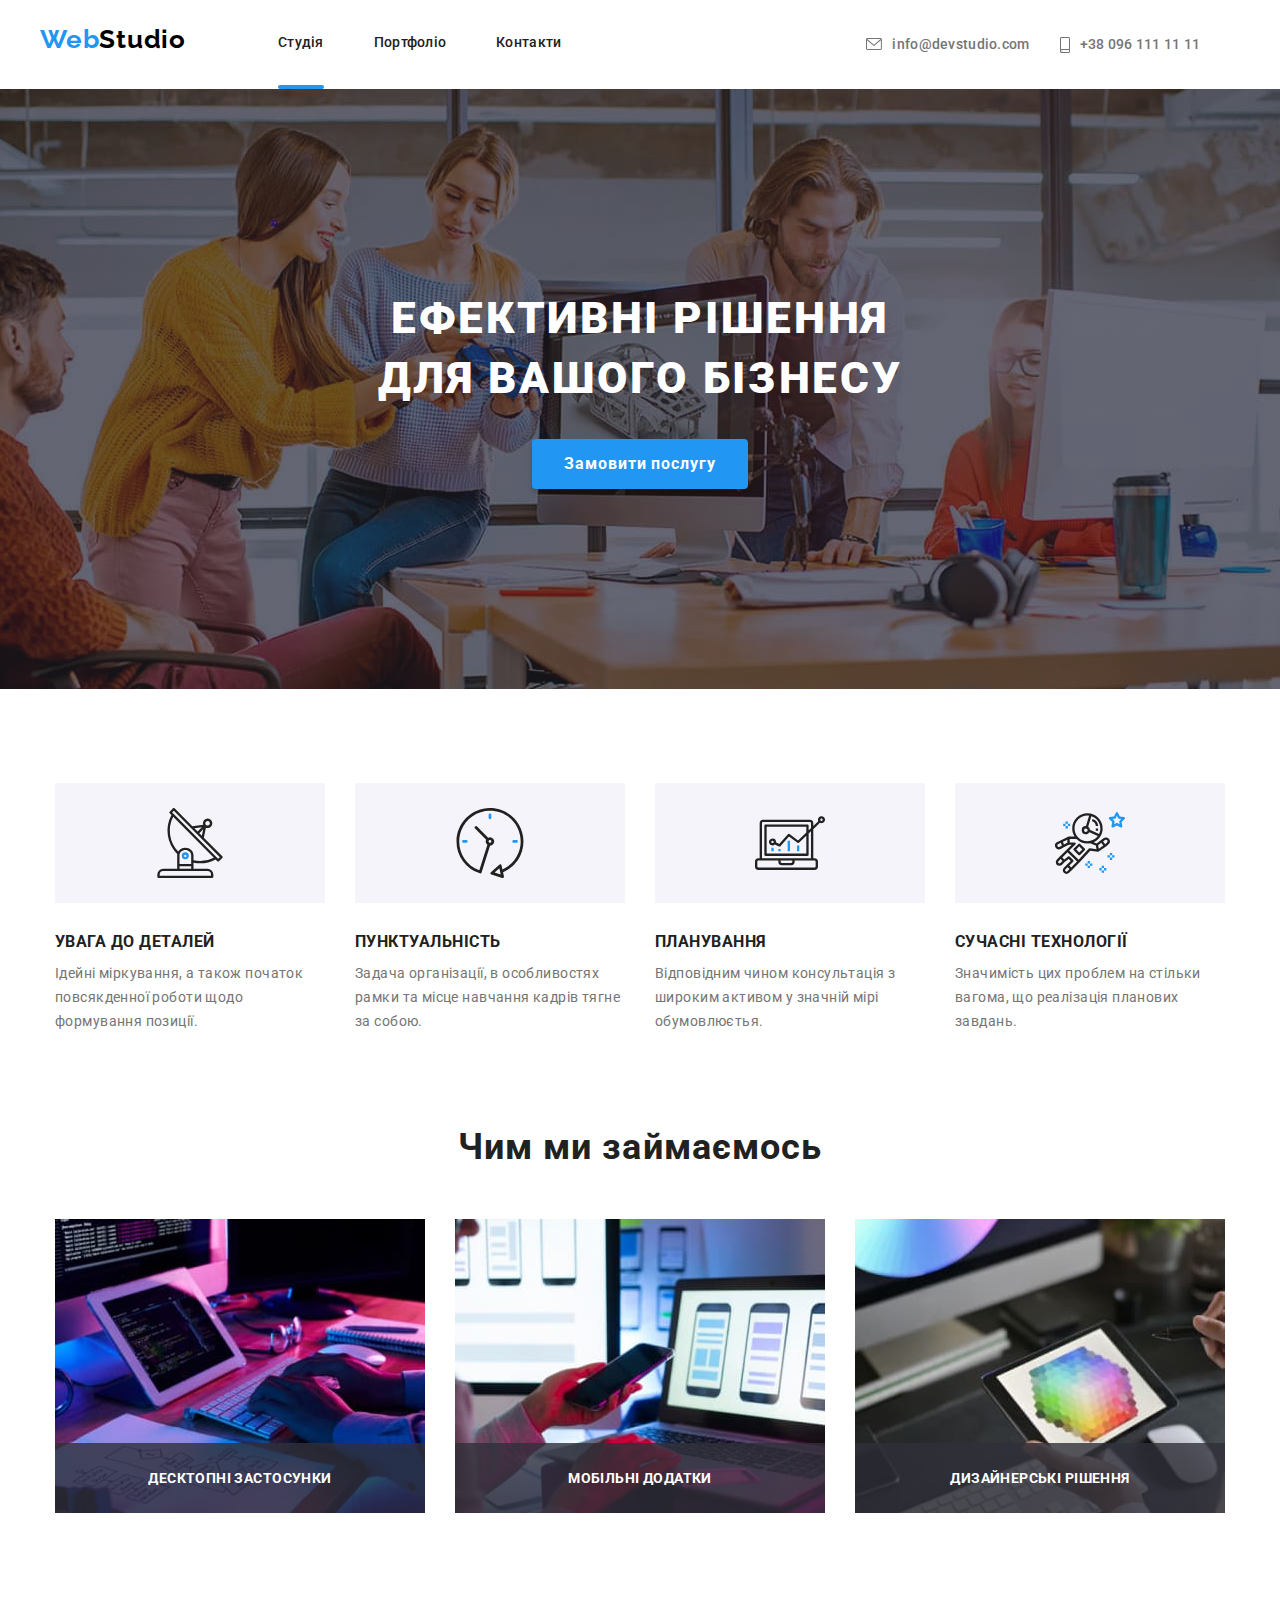
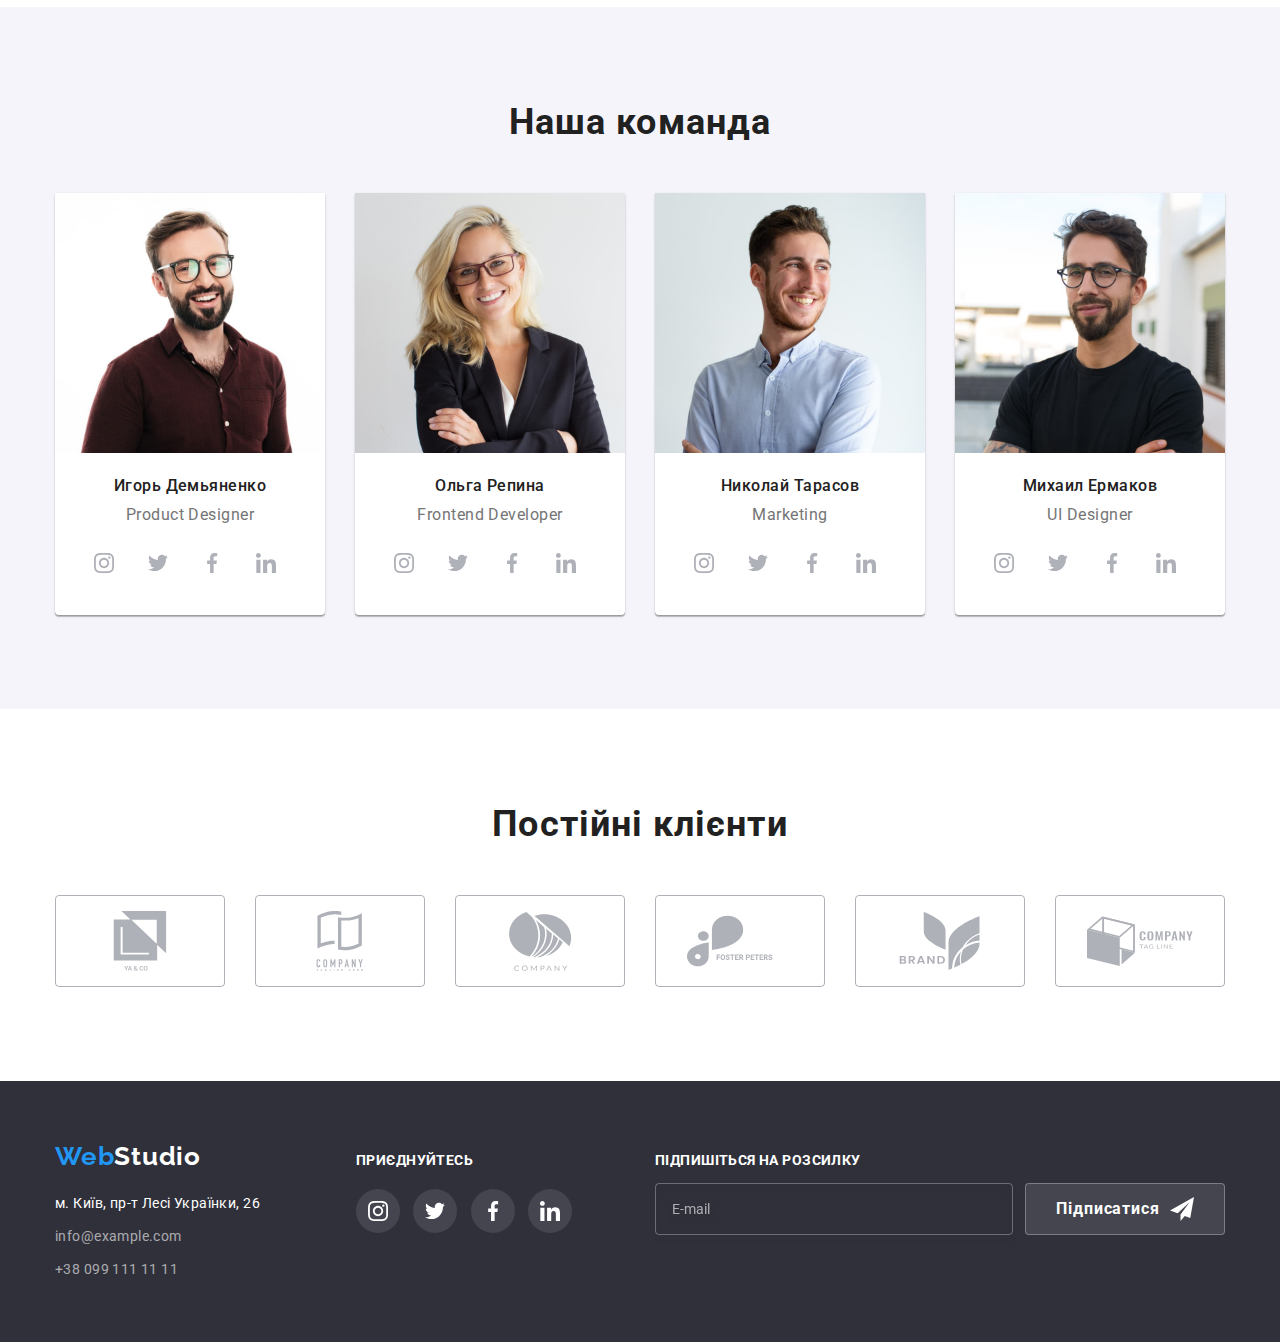
==== commit ccfcd2fd: "Додаємо до index адаптивні фото" ====
--- a/index.html
+++ b/index.html
@@ -148,13 +148,22 @@
     <h2 class="directions__title">Чим ми займаємось</h2>
         <ul class="directions-list list">
           <li class="directions-list__item">
-            <img class="directions-list__picture" src="images/box-1.jpg" alt="Розробляємо" width="370">
+            <picture>
+              <source srcset="./images/directions/box-1.jpg 1x, ./images/directions/box-1@2x.jpg 2x">
+              <img class="directions-list__picture" src="./images/directions/box-1.jpg" alt="Розробляємо" width="370">
+            </picture>
             <p class="directions-list__text">Десктопні застосунки</p></li>
           <li class="directions-list__item">
-            <img class="directions-list__picture" src="images/box-2.jpg" alt="Тестуємо" width="370">
+            <picture>
+              <source srcset="./images/directions/box-2.jpg 1x, ./images/directions/box-2@2x.jpg">
+              <img class="directions-list__picture" src="./images/directions/box-2.jpg 2x" alt="Розробляємо" width="370">
+            </picture>
             <p class="directions-list__text">Мобільні додатки</p></li>
           <li class="directions-list__item">
-            <img class="directions-list__picture" src="images/box-3.jpg" alt="Практикуємо" width="370">
+            <picture>
+              <source srcset="./images/directions/box-3.jpg 1x, ./images/directions/box-3@2x.jpg">
+              <img class="directions-list__picture" src="./images/directions/box-3.jpg 2x" alt="Розробляємо" width="370">
+            </picture>
           <p class="directions-list__text">Дизайнерські рішення</p></li>
         </ul>
       </div>
@@ -164,7 +173,13 @@
       <h2 class="team-box__title">Наша команда</h2>
       <ul class="team-list list">
         <li class="team-list__item list">
-          <img class="team-list__picture" src="images/img.jpg" width="270"  alt="Product Designer">
+          <picture>
+            <source media='(min-width: 1200px)' srcset="./images/team/img.jpg 1x, ./images/team/img@2x.jpg 2x">
+            <source media='(min-width: 768px)' srcset="./images/team/img-tablet.jpg 1x, ./images/team/img-tablet@2x.jpg 2x">
+            <source media='(min-width: 320px)' srcset="./images/team/img-mob.jpg 1x, ./images/team/img-mob@2x.jpg 2x">
+            <img class="team-list__picture" src="./images/team/img.jpg" width="270"  alt="Product Designer">
+          </picture>
+          
           <div class="team-member__box">
             <h3 class="team-member__subtitle">Игорь Демьяненко</h3>
           <p class="team-member__position">Product Designer</p>
@@ -201,7 +216,12 @@
         </div>
         </li>
         <li class="team-list__item list">
-          <img class="team-list__picture" src="./images/img-2.jpg" width="270"  alt="Frontend Developer">
+          <picture>
+          <source media='(min-width: 1200px)' srcset="./images/team/img-2.jpg 1x, ./images/team/img-2@2x.jpg 2x">
+            <source media='(min-width: 768px)' srcset="./images/team/img2-tablet.jpg 1x, ./images/team/img2-tablet@2x.jpg 2x">
+            <source media='(min-width: 320px)' srcset="./images/team/img2-mob.jpg 1x, ./images/team/img2-mob@2x.jpg 2x">
+          <img class="team-list__picture" src="./images/team/img-2.jpg" width="270"  alt="Frontend Developer">
+        </picture>
           <div class="team-member__box">
             <h3 class="team-member__subtitle">Ольга Репина</h3>
           <p class="team-member__position">Frontend Developer</p>
@@ -238,7 +258,12 @@
         </div>
         </li>
         <li class="team-list__item list">
-          <img class="team-list__picture" src="./images/img-1.jpg" width="270"  alt="Marketing">
+          <picture>
+            <source media='(min-width: 1200px)' srcset="./images/team/img-1.jpg 1x, ./images/team/img-1@2x.jpg 2x">
+              <source media='(min-width: 768px)' srcset="./images/team/img1-tablet.jpg 1x, ./images/team/img1-tablet@2x.jpg 2x">
+              <source media='(min-width: 320px)' srcset="./images/team/img1-mob.jpg 1x, ./images/team/img1-mob@2x.jpg 2x">
+              <img class="team-list__picture" src="./images/team/img-1.jpg" width="270"  alt="Marketing">
+          </picture>
           <div class="team-member__box">
             <h3 class="team-member__subtitle">Николай Тарасов</h3>
           <p class="team-member__position">Marketing</p>
@@ -275,7 +300,12 @@
           </div>
         </li>
         <li class="team-list__item list">
-          <img class="team-list__picture" src="./images/img-3.jpg" width="270"  alt="UI Designer">
+          <picture>
+            <source media='(min-width: 1200px)' srcset="./images/team/img-3.jpg 1x, ./images/team/img-3@2x.jpg 2x">
+              <source media='(min-width: 768px)' srcset="./images/team/img3-tablet.jpg 1x, ./images/team/img3-tablet@2x.jpg 2x">
+              <source media='(min-width: 320px)' srcset="./images/team/img3-mob.jpg 1x, ./images/team/img3-mob@2x.jpg 2x">
+              <img class="team-list__picture" src="./images/team/img-3.jpg" width="270"  alt="UI Designer">
+          </picture>
           <div class="team-member__box">
             <h3 class="team-member__subtitle">Михаил Ермаков</h3>
             <p class="team-member__position">UI Designer</p>
--- a/css/main.min.css
+++ b/css/main.min.css
@@ -1,2 +1,2 @@
-h1,h2,h3,h4,h5,h6,p{margin:0;padding:0}a{text-decoration:none}li{display:inline-block}img{display:block;max-width:100%;height:auto}ul{list-style:none;margin:0;padding:0}body{margin:0;font-family:'Roboto', sans-serif;font-size:14px;line-height:1.5;letter-spacing:0.03em;background-color:#fff;color:#757575}body.open-modal{overflow:hidden}.feature__list,.directions-list,.team-list,.team-list>.team-list__item,.clients__list{margin:0;padding:0;list-style:none}.main,.feature,.directions,.team,.our-clients,.footer{padding:60px 0}@media screen and (min-width: 1200px){.main,.feature,.directions,.team,.our-clients,.footer{padding:94px 0}}.header-menu,.feature__box,.directions-box,.team-box,.clients,.footer-contacts{margin-left:auto;margin-right:auto;padding-left:15px;padding-right:15px}@media screen and (min-width: 480px){.header-menu,.feature__box,.directions-box,.team-box,.clients,.footer-contacts{width:480px}}@media screen and (min-width: 768px){.header-menu,.feature__box,.directions-box,.team-box,.clients,.footer-contacts{width:768px}}@media screen and (min-width: 1200px){.header-menu,.feature__box,.directions-box,.team-box,.clients,.footer-contacts{width:1200px}}.section-title{position:absolute;width:1px;height:1px;margin:-1px;padding:0;overflow:hidden;border:0;clip:rect(0 0 0 0)}.header-nav--current{color:#2196F3}@media screen and (min-width: 768px){.header-nav--current::after{content:"";display:block;position:relative;top:32px;bottom:-1px;width:100%;height:4px;background-color:#2196F3;-webkit-border-radius:2px;border-radius:2px}}.header-menu{display:-webkit-box;display:-webkit-flex;display:-ms-flexbox;display:flex;padding:0;position:relative}@media screen and (max-width: 767px){.header-menu{width:100%;padding-left:15px;padding-right:15px}}.header-nav__logo{font-family:Raleway;font-style:normal;font-weight:700;font-size:24px;line-height:1.16;letter-spacing:0.03em;color:#000}@media screen and (max-width: 767px){.header-nav__logo{padding-top:16px;padding-bottom:16px}}@media screen and (min-width: 768px){.header-nav__logo{padding-top:26px;padding-bottom:26px}}@media screen and (min-width: 1200px){.header-nav__logo{width:145px;padding-top:24px;padding-bottom:25px;font-size:26px;line-height:1.19;letter-spacing:0.03em;color:#000}}.header-nav__web{color:#2196F3}.header-button{display:-webkit-inline-box;display:-webkit-inline-flex;display:-ms-inline-flexbox;display:inline-flex;z-index:2;margin:0;padding:0;border:none;background-color:transparent;margin:10px 0 10px auto;-webkit-transition:fill 250ms cubic-bezier(0.4, 0, 0.2, 1);-o-transition:fill 250ms cubic-bezier(0.4, 0, 0.2, 1);transition:fill 250ms cubic-bezier(0.4, 0, 0.2, 1)}.header-button:focus{fill:#2196F3}@media screen and (min-width: 768px){.header-button{display:none}}.header-button .icon-close{display:none}.header-button.is-open .icon-close{display:block}.header-button.is-open .icon-menu{display:none}.header-window{background-color:#fff;z-index:1}@media screen and (max-width: 767px){.header-window{display:none;position:absolute;top:0;left:0;width:100%;padding:48px 40px;background:#FFFFFF;-webkit-box-shadow:0px 4px 8px rgba(0,0,0,0.04),0px 2px 4px rgba(0,0,0,0.08),0px 1px 3px rgba(0,0,0,0.16);box-shadow:0px 4px 8px rgba(0,0,0,0.04),0px 2px 4px rgba(0,0,0,0.08),0px 1px 3px rgba(0,0,0,0.16);-webkit-transform:translateY(-100%);-ms-transform:translateY(-100%);transform:translateY(-100%);-webkit-transition:-webkit-transform 250ms cubic-bezier(0.4, 0, 0.2, 1);transition:-webkit-transform 250ms cubic-bezier(0.4, 0, 0.2, 1);-o-transition:transform 250ms cubic-bezier(0.4, 0, 0.2, 1);transition:transform 250ms cubic-bezier(0.4, 0, 0.2, 1);transition:transform 250ms cubic-bezier(0.4, 0, 0.2, 1), -webkit-transform 250ms cubic-bezier(0.4, 0, 0.2, 1)}.header-window.is-open{display:block;-webkit-transform:translateY(0);-ms-transform:translateY(0);transform:translateY(0)}}@media screen and (min-width: 768px){.header-window{display:-webkit-box;display:-webkit-flex;display:-ms-flexbox;display:flex;margin-left:93px}}@media screen and (max-width: 767px){.header-navigation{margin-bottom:302px}}@media screen and (min-width: 768px){.header-navigation{padding-top:32px;margin-bottom:32px}}@media screen and (min-width: 768px){.header-nav__list{display:-webkit-box;display:-webkit-flex;display:-ms-flexbox;display:flex}}@media screen and (max-width: 767px){.header-nav__item{display:block}.header-nav__item:not(:last-child){margin-bottom:32px}}@media screen and (min-width: 768px){.header-nav__list .header-nav__item+.header-nav__item{margin-left:50px}}.header-nav__link{font-weight:500;font-size:40px;line-height:47px;text-align:center;letter-spacing:0.02em;color:#212121;-webkit-transition-property:color;-o-transition-property:color;transition-property:color;-webkit-transition-duration:250ms;-o-transition-duration:250ms;transition-duration:250ms;-webkit-transition-timing-function:cubic-bezier(0.4, 0, 0.2, 1);-o-transition-timing-function:cubic-bezier(0.4, 0, 0.2, 1);transition-timing-function:cubic-bezier(0.4, 0, 0.2, 1)}@media screen and (min-width: 768px){.header-nav__link{font-size:14px;line-height:1.14;letter-spacing:0.02em}}@media screen and (max-width: 767px){.header-contacts{padding-bottom:64px}}@media screen and (min-width: 768px) and (max-width: 1199px){.header-contacts{margin-left:84px;padding-top:21px;padding-bottom:21px}}@media screen and (min-width: 1200px){.header-contacts{text-align:center;-webkit-box-pack:center;-webkit-justify-content:center;-ms-flex-pack:center;justify-content:center;display:-webkit-box;display:-webkit-flex;display:-ms-flexbox;display:flex}}.header-contacts__menu{display:-webkit-box;display:-webkit-flex;display:-ms-flexbox;display:flex}@media screen and (max-width: 767px){.header-contacts__menu{-webkit-box-orient:vertical;-webkit-box-direction:reverse;-webkit-flex-direction:column-reverse;-ms-flex-direction:column-reverse;flex-direction:column-reverse}}@media screen and (min-width: 768px){.header-contacts__menu{-webkit-flex-wrap:wrap;-ms-flex-wrap:wrap;flex-wrap:wrap}}@media screen and (min-width: 1200px){.header-contacts__menu{margin-left:auto;-webkit-flex-wrap:nowrap;-ms-flex-wrap:nowrap;flex-wrap:nowrap}}@media screen and (max-width: 767px){.header-contacts__item:not(:first-child){margin-bottom:32px}}@media screen and (min-width: 768px) and (max-width: 1199px){.header-contacts__item:not(:last-child){margin-bottom:10px}}@media screen and (min-width: 1200px){.header-contacts__item{margin-left:305px;display:-webkit-inline-box;display:-webkit-inline-flex;display:-ms-inline-flexbox;display:inline-flex;-webkit-box-pack:center;-webkit-justify-content:center;-ms-flex-pack:center;justify-content:center;-webkit-box-align:center;-webkit-align-items:center;-ms-flex-align:center;align-items:center}.header-contacts .header-contacts__item+.header-contacts__item{margin-left:30px}}.header-contacts__mail,.header-contacts__phone{font-weight:500;letter-spacing:0.02em;color:#757575;-webkit-transition-property:color;-o-transition-property:color;transition-property:color;-webkit-transition-duration:250ms;-o-transition-duration:250ms;transition-duration:250ms;-webkit-transition-timing-function:cubic-bezier(0.4, 0, 0.2, 1);-o-transition-timing-function:cubic-bezier(0.4, 0, 0.2, 1);transition-timing-function:cubic-bezier(0.4, 0, 0.2, 1)}@media screen and (min-width: 768px){.header-contacts__mail,.header-contacts__phone{display:-webkit-box;display:-webkit-flex;display:-ms-flexbox;display:flex;-webkit-box-align:center;-webkit-align-items:center;-ms-flex-align:center;align-items:center;-webkit-box-pack:center;-webkit-justify-content:center;-ms-flex-pack:center;justify-content:center;-webkit-box-orient:horizontal;-webkit-box-direction:reverse;-webkit-flex-direction:row-reverse;-ms-flex-direction:row-reverse;flex-direction:row-reverse;font-size:12px;line-height:1.16}}@media screen and (min-width: 1200px){.header-contacts__mail,.header-contacts__phone{font-size:14px;line-height:1.14}}.header-contacts__mail:hover,.header-contacts__mail:focus,.header-contacts__phone:hover,.header-contacts__phone:focus{color:#2196F3}.mail__size{min-width:135px}@media screen and (max-width: 767px){.mail__size{font-size:24px;line-height:1.16;letter-spacing:0.02em}}.phone__size{min-width:122px}@media screen and (max-width: 767px){.phone__size{font-size:34px;line-height:1.17;letter-spacing:0.02em}}.header-contacts__icon{display:none}@media screen and (min-width: 768px){.header-contacts__icon{display:inline-block;margin-right:10px;fill:#757575;-webkit-transition-property:fill;-o-transition-property:fill;transition-property:fill;-webkit-transition-duration:250ms;-o-transition-duration:250ms;transition-duration:250ms;-webkit-transition-timing-function:cubic-bezier(0.4, 0, 0.2, 1);-o-transition-timing-function:cubic-bezier(0.4, 0, 0.2, 1);transition-timing-function:cubic-bezier(0.4, 0, 0.2, 1)}}.header-social__item:not(:last-child){padding-right:10px;border-right:1px solid rgba(33,33,33,0.2)}.header-social__link{font-weight:500;font-size:18px;line-height:1.22;letter-spacing:0.02em;color:#757575;-webkit-transition:color 250ms cubic-bezier(0.4, 0, 0.2, 1);-o-transition:color 250ms cubic-bezier(0.4, 0, 0.2, 1);transition:color 250ms cubic-bezier(0.4, 0, 0.2, 1)}.header-social__link:hover,.header-social__link:focus{color:#2196F3}.header-social__item:not(:first-child){margin-left:10px}.header-nav__link:hover,.header-nav__link:focus{color:#2196F3}.header-contacts__phone:hover .header-contacts__icon,.header-contacts__phone:focus .header-contacts__icon{fill:#2196F3}.header-contacts__mail:hover .header-contacts__icon,.header-contacts__mail:focus .header-contacts__icon{fill:#2196F3}@media screen and (min-width: 768px){.header-social{display:none}}.main{padding:0;margin-left:auto;margin-right:auto;background-position:center;background-repeat:no-repeat;-webkit-background-size:cover;background-size:cover;background-color:#2F303A}@media screen and (max-width: 767px){.main{height:400px;background-image:-webkit-gradient(linear, left top, right top, from(rgba(47,48,58,0.4)), to(rgba(47,48,58,0.4))),url("../images/bcg/header480.png");background-image:-webkit-linear-gradient(left, rgba(47,48,58,0.4), rgba(47,48,58,0.4)),url("../images/bcg/header480.png");background-image:-o-linear-gradient(left, rgba(47,48,58,0.4), rgba(47,48,58,0.4)),url("../images/bcg/header480.png");background-image:linear-gradient(to right, rgba(47,48,58,0.4), rgba(47,48,58,0.4)),url("../images/bcg/header480.png")}}@media screen and (min-width: 768px){.main{width:100%;padding:0;height:400px;background-image:-webkit-gradient(linear, left top, right top, from(rgba(47,48,58,0.4)), to(rgba(47,48,58,0.4))),url("../images/bcg/header768.png");background-image:-webkit-linear-gradient(left, rgba(47,48,58,0.4), rgba(47,48,58,0.4)),url("../images/bcg/header768.png");background-image:-o-linear-gradient(left, rgba(47,48,58,0.4), rgba(47,48,58,0.4)),url("../images/bcg/header768.png");background-image:linear-gradient(to right, rgba(47,48,58,0.4), rgba(47,48,58,0.4)),url("../images/bcg/header768.png")}}@media screen and (min-width: 1200px){.main{max-width:1600px;height:600px;background-image:-webkit-gradient(linear, left top, right top, from(rgba(47,48,58,0.4)), to(rgba(47,48,58,0.4))),url("../images/hero.jpg");background-image:-webkit-linear-gradient(left, rgba(47,48,58,0.4), rgba(47,48,58,0.4)),url("../images/hero.jpg");background-image:-o-linear-gradient(left, rgba(47,48,58,0.4), rgba(47,48,58,0.4)),url("../images/hero.jpg");background-image:linear-gradient(to right, rgba(47,48,58,0.4), rgba(47,48,58,0.4)),url("../images/hero.jpg")}}.main__menu{display:block;text-align:center}@media screen and (max-width: 1199px){.main__menu{padding-bottom:118px;padding-top:118px;padding-left:15px;padding-right:15px}}@media screen and (min-width: 1200px){.main__menu{padding-bottom:200px;padding-top:200px}}.main__title{margin-bottom:30px;font-weight:900;font-size:26px;line-height:1.615;letter-spacing:0.06em;text-align:center;text-transform:uppercase;color:#fff}@media screen and (max-width: 767px){.main__title{font-size:26px;line-height:1.61}}@media screen and (min-width: 1200px){.main__title{font-size:44px;line-height:1.36}}.main__button{display:inline-block;padding:10px 32px;min-width:200px;font-weight:700;font-size:16px;line-height:1.87;-webkit-box-align:center;-webkit-align-items:center;-ms-flex-align:center;align-items:center;letter-spacing:0.06em;color:#fff;background-color:#2196F3;border:none;-webkit-box-shadow:0px 4px 4px rgba(0,0,0,0.15);box-shadow:0px 4px 4px rgba(0,0,0,0.15);-webkit-border-radius:4px;border-radius:4px;cursor:pointer;-webkit-transition:background-color 250ms cubic-bezier(0.4, 0, 0.2, 1);-o-transition:background-color 250ms cubic-bezier(0.4, 0, 0.2, 1);transition:background-color 250ms cubic-bezier(0.4, 0, 0.2, 1)}.main__button:hover,.main__button:focus{background-color:#188CE8}.backdrop{position:fixed;top:0;left:0;width:100%;height:100%;background:rgba(0,0,0,0.2);z-index:1;opacity:1;-webkit-transition:opacity 250ms cubic-bezier(0.4, 0, 0.2, 1);-o-transition:opacity 250ms cubic-bezier(0.4, 0, 0.2, 1);transition:opacity 250ms cubic-bezier(0.4, 0, 0.2, 1);overflow-y:scroll}.modal{top:50%;left:50%;padding:40px;background-color:#fff;-webkit-box-shadow:0px 1px 3px rgba(0,0,0,0.12),0px 1px 1px rgba(0,0,0,0.14),0px 2px 1px rgba(0,0,0,0.2);box-shadow:0px 1px 3px rgba(0,0,0,0.12),0px 1px 1px rgba(0,0,0,0.14),0px 2px 1px rgba(0,0,0,0.2);-webkit-border-radius:4px;border-radius:4px;opacity:1;-webkit-transform:translate(-50%, -50%) scale(1);-ms-transform:translate(-50%, -50%) scale(1);transform:translate(-50%, -50%) scale(1);-webkit-transition:-webkit-transform 250ms cubic-bezier(0.4, 0, 0.2, 1);transition:-webkit-transform 250ms cubic-bezier(0.4, 0, 0.2, 1);-o-transition:transform 250ms cubic-bezier(0.4, 0, 0.2, 1);transition:transform 250ms cubic-bezier(0.4, 0, 0.2, 1);transition:transform 250ms cubic-bezier(0.4, 0, 0.2, 1), -webkit-transform 250ms cubic-bezier(0.4, 0, 0.2, 1)}@media screen and (max-width: 767px){.modal{width:450px;height:609px;-webkit-transform:translate(-50%, -65%);-ms-transform:translate(-50%, -65%);transform:translate(-50%, -65%)}}@media screen and (max-width: 1199px){.modal{position:absolute;width:450px;height:609px}}@media screen and (min-width: 1200px){.modal{position:absolute;width:528px;min-height:581px}}.backdrop.backdrop__is-hidden{opacity:0;pointer-events:none}.backdrop.backdrop__is-hidden .modal{-webkit-transform:translate(-50%, -50%) scale(0.7);-ms-transform:translate(-50%, -50%) scale(0.7);transform:translate(-50%, -50%) scale(0.7);opacity:0}.modal__title{font-size:20px;font-weight:700;line-height:1.17;letter-spacing:0.03em;text-align:center;color:#212121}.form__message{outline:none;width:100%;height:40px;border:1px solid rgba(33,33,33,0.2);-webkit-border-radius:4px;border-radius:4px;margin-top:4px;text-indent:42px;-webkit-transition:border 250ms cubic-bezier(0.4, 0, 0.2, 1);-o-transition:border 250ms cubic-bezier(0.4, 0, 0.2, 1);transition:border 250ms cubic-bezier(0.4, 0, 0.2, 1);font-family:inherit;height:120px;resize:none;padding:12px 16px;text-indent:0}.form__message::-webkit-input-placeholder{line-height:1.14;letter-spacing:0.01em;color:rgba(117,117,117,0.5)}.form__message:-ms-input-placeholder{line-height:1.14;letter-spacing:0.01em;color:rgba(117,117,117,0.5)}.form__message::-ms-input-placeholder{line-height:1.14;letter-spacing:0.01em;color:rgba(117,117,117,0.5)}.form__message::placeholder{line-height:1.14;letter-spacing:0.01em;color:rgba(117,117,117,0.5)}.form{margin-top:12px;width:100%}.form__field{font-size:12px;line-height:1.16;letter-spacing:0.01em;display:block;margin-bottom:10px;text-align:left;color:#757575;position:relative}.form__submit{display:block;color:#fff;background-color:#2196F3;font-family:Roboto, sans-serif;font-size:16px;font-weight:700;font-style:normal;line-height:1.88;letter-spacing:0.06em;text-align:center;-webkit-box-shadow:0px 4px 4px rgba(0,0,0,0.15);box-shadow:0px 4px 4px rgba(0,0,0,0.15);-webkit-border-radius:4px;border-radius:4px;border-color:#2196F3;cursor:pointer}.form__input{outline:none;width:100%;height:40px;border:1px solid rgba(33,33,33,0.2);-webkit-border-radius:4px;border-radius:4px;margin-top:4px;text-indent:42px;-webkit-transition:border 250ms cubic-bezier(0.4, 0, 0.2, 1);-o-transition:border 250ms cubic-bezier(0.4, 0, 0.2, 1);transition:border 250ms cubic-bezier(0.4, 0, 0.2, 1)}.form__input:focus{border:1px solid #2196F3;-webkit-border-radius:4px;border-radius:4px}.form__input:hover{border:1px solid #2196F3;-webkit-border-radius:4px;border-radius:4px}.form__icon{display:block;width:18px;height:18px;position:absolute;top:50%;left:12px;-webkit-transition:fill 250ms cubic-bezier(0.4, 0, 0.2, 1);-o-transition:fill 250ms cubic-bezier(0.4, 0, 0.2, 1);transition:fill 250ms cubic-bezier(0.4, 0, 0.2, 1)}.form__input:focus+.form__icon{fill:#2196F3}.form__input:hover+.form__icon{fill:#2196F3}.form__close{position:absolute;display:-webkit-box;display:-webkit-flex;display:-ms-flexbox;display:flex;-webkit-box-pack:center;-webkit-justify-content:center;-ms-flex-pack:center;justify-content:center;-webkit-box-align:center;-webkit-align-items:center;-ms-flex-align:center;align-items:center;width:30px;height:30px;top:8px;right:8px;background-color:#fff;border:1px solid rgba(0,0,0,0.1);-webkit-border-radius:50%;border-radius:50%;cursor:pointer}.form__close-icon{position:absolute;-webkit-transition:fill 250ms cubic-bezier(0.4, 0, 0.2, 1);-o-transition:fill 250ms cubic-bezier(0.4, 0, 0.2, 1);transition:fill 250ms cubic-bezier(0.4, 0, 0.2, 1)}.form__close:hover .form__close-icon{fill:#2196F3}.form__policy-box{color:#757575;margin-bottom:30px;display:-webkit-box;display:-webkit-flex;display:-ms-flexbox;display:flex;-webkit-box-align:center;-webkit-align-items:center;-ms-flex-align:center;align-items:center;-webkit-box-pack:center;-webkit-justify-content:center;-ms-flex-pack:center;justify-content:center}@media screen and (max-width: 1199px){.form__policy-box{font-size:12px;line-height:1.16}}@media screen and (min-width: 1200px){.form__policy-box{font-size:14px;line-height:1.71}}.form__policy-link{-webkit-text-decoration-line:underline;text-decoration-line:underline;color:#2196F3}@media screen and (max-width: 1199px){.form__policy-link{font-size:12px;line-height:1.16}}@media screen and (mix-width: 1200px){.form__policy-link{font-size:14px;line-height:1.71}}.form__policy-checkbox{position:absolute;width:1px;height:1px;margin:-1px;padding:0;overflow:hidden;border:0;clip:rect(0 0 0 0)}.form__policy-checkbox:checked+.form__policy-box::before{background-color:#2196F3;background-image:url(../images/1/icon-check.svg);background-repeat:no-repeat;background-position:center;-webkit-background-size:contain;background-size:contain;border-color:#2196F3}.form__policy-checkbox:focus+.form__policy-box::before{border:1px solid #2196F3}.form__policy-box::before{content:"";width:16px;height:16px;-webkit-border-radius:2px;border-radius:2px;margin-right:8px;border:1px solid #212121;-webkit-transition:border-color 250ms cubic-bezier(0.4, 0, 0.2, 1);-o-transition:border-color 250ms cubic-bezier(0.4, 0, 0.2, 1);transition:border-color 250ms cubic-bezier(0.4, 0, 0.2, 1)}.submit-btn{padding:0;margin:0 auto;padding:10px 55px}.feature{padding-left:15px;padding-right:15px}.feature__list{margin-left:auto;margin-right:auto}@media screen and (max-width: 767px){.feature__list{max-width:450px}}@media screen and (min-width: 768px){.feature__list{display:-webkit-box;display:-webkit-flex;display:-ms-flexbox;display:flex;-webkit-flex-wrap:wrap;-ms-flex-wrap:wrap;flex-wrap:wrap;-webkit-box-pack:center;-webkit-justify-content:center;-ms-flex-pack:center;justify-content:center;width:738px}}@media screen and (min-width: 1200px){.feature__list{width:1200px}}.feature__item{margin-bottom:30px}@media screen and (max-width: 767px){.feature__item{width:100%}}@media screen and (min-width: 768px){.feature__item{width:-webkit-calc((100% - 30px) / 2);width:calc((100% - 30px) / 2)}.feature__item:nth-child(2n){margin-left:30px}.feature__item:nth-child(n+3){margin-bottom:0}}@media screen and (min-width: 1200px){.feature__item{width:-webkit-calc((100% - 8 * 15px) / 4);width:calc((100% - 8 * 15px) / 4);margin-bottom:0}.feature__item:not(:first-child){margin-left:30px}}.feature__item::before{display:block;content:'';height:120px;margin-bottom:30px;background-repeat:no-repeat;background-position:center;background-color:#F5F4FA}.feature__item.icon-antenna::before{background-image:url(../images/1/antenna.svg)}.feature__item.icon-clock::before{background-image:url(../images/1/clock1.svg)}.feature__item.icon-diagram::before{background-image:url(../images/1/diagram.svg)}.feature__item.icon-astronaut::before{background-image:url(../images/1/astronaut.svg)}.featute__subtitle{margin-bottom:10px;font-weight:700;line-height:1.14;letter-spacing:0.03em;text-transform:uppercase;color:#212121}@media screen and (max-width: 767px){.featute__subtitle{text-align:center}}.feature__text{font-weight:400;line-height:1.71;letter-spacing:0.03em;color:#757575}.directions{padding-top:0}@media screen and (max-width: 1199px){.directions{display:none}}.directions__title{margin-bottom:50px;font-weight:700;font-size:36px;line-height:1.16;text-align:center;letter-spacing:0.03em;color:#212121}.directions-list{display:-webkit-box;display:-webkit-flex;display:-ms-flexbox;display:flex;-webkit-box-align:center;-webkit-align-items:center;-ms-flex-align:center;align-items:center}.directions-list__picture{height:294px}.directions-list__item{position:relative}.directions-list__item:not(:first-child){margin-left:30px}.directions-list__text{position:absolute;width:100%;bottom:0;left:0;display:-webkit-box;display:-webkit-flex;display:-ms-flexbox;display:flex;-webkit-box-pack:center;-webkit-justify-content:center;-ms-flex-pack:center;justify-content:center;text-transform:uppercase;font-weight:700;line-height:1.17;text-align:center;letter-spacing:0.03em;color:#fff;background-color:rgba(47,48,58,0.8);padding-top:27px;padding-bottom:27px}.team{background-color:#F5F4FA}@media screen and (max-width: 767px){.team-box{width:100%;display:inline-block;text-align:center}}.team-list{margin-left:auto;margin-right:auto}@media screen and (min-width: 768px){.team-list{display:-webkit-inline-box;display:-webkit-inline-flex;display:-ms-inline-flexbox;display:inline-flex;-webkit-flex-wrap:wrap;-ms-flex-wrap:wrap;flex-wrap:wrap}}@media screen and (min-width: 1200px){.team-list{-webkit-flex-wrap:nowrap;-ms-flex-wrap:nowrap;flex-wrap:nowrap}}.team-box__title{font-weight:700;letter-spacing:0.03em;text-align:center;line-height:1.17;color:#212121}@media screen and (max-width: 1199px){.team-box__title{font-size:28px;margin-bottom:30px}}@media screen and (min-width: 1200px){.team-box__title{margin-bottom:50px;font-size:36px}}.team-list>.team-list__item{-webkit-box-shadow:0px 1px 3px rgba(0,0,0,0.12),0px 1px 1px rgba(0,0,0,0.14),0px 2px 1px rgba(0,0,0,0.2);box-shadow:0px 1px 3px rgba(0,0,0,0.12),0px 1px 1px rgba(0,0,0,0.14),0px 2px 1px rgba(0,0,0,0.2);-webkit-border-radius:0px 0px 4px 4px;border-radius:0px 0px 4px 4px;background-color:#fff}@media screen and (max-width: 767px){.team-list>.team-list__item{max-width:450px}.team-list>.team-list__item:not(:last-child){margin-bottom:30px}}@media screen and (min-width: 768px) and (max-width: 1199px){.team-list>.team-list__item{max-width:354px;width:-webkit-calc((100% - 30px) / 2);width:calc((100% - 30px) / 2)}.team-list>.team-list__item:nth-child(2n){margin-left:30px}.team-list>.team-list__item:nth-child(-n+2){margin-bottom:30px}}@media screen and (min-width: 1200px){.team-list>.team-list__item{margin-bottom:0;width:270px;width:-webkit-calc((100% - 90px) / 4);width:calc((100% - 90px) / 4)}.team-list>.team-list__item:not(:first-child){margin-left:30px}}.team-list__picture{width:100%;height:auto}.team-member__subtitle{margin-bottom:10px;font-weight:500;font-size:16px;line-height:1.18;text-align:center;letter-spacing:0.03em;color:#212121}.team-member__position{font-weight:normal;font-size:16px;line-height:1.18;text-align:center;letter-spacing:0.03em;color:#757575;margin-bottom:16px}.team-member__box{margin:24px 0 30px 0}.social-menu{display:-webkit-box;display:-webkit-flex;display:-ms-flexbox;display:flex;-webkit-box-pack:center;-webkit-justify-content:center;-ms-flex-pack:center;justify-content:center;-webkit-box-align:center;-webkit-align-items:center;-ms-flex-align:center;align-items:center;background-color:#fff}.social-menu__link{display:block;width:44px;height:44px;-webkit-border-radius:50%;border-radius:50%;margin-right:10px;-webkit-transition-property:background-color;-o-transition-property:background-color;transition-property:background-color;-webkit-transition-duration:250ms;-o-transition-duration:250ms;transition-duration:250ms;-webkit-transition-timing-function:cubic-bezier(0.4, 0, 0.2, 1);-o-transition-timing-function:cubic-bezier(0.4, 0, 0.2, 1);transition-timing-function:cubic-bezier(0.4, 0, 0.2, 1)}.social-menu__link:hover,.social-menu__link:focus{background-color:#2196F3}.social-menu__icon{width:20px;height:20px;fill:#AFB1B8;-webkit-transition-property:fill;-o-transition-property:fill;transition-property:fill;-webkit-transition-duration:250ms;-o-transition-duration:250ms;transition-duration:250ms;-webkit-transition-timing-function:cubic-bezier(0.4, 0, 0.2, 1);-o-transition-timing-function:cubic-bezier(0.4, 0, 0.2, 1);transition-timing-function:cubic-bezier(0.4, 0, 0.2, 1)}.instagram,.twitter,.facebook,.linkedin{display:-webkit-box;display:-webkit-flex;display:-ms-flexbox;display:flex;-webkit-box-align:center;-webkit-align-items:center;-ms-flex-align:center;align-items:center;-webkit-box-pack:center;-webkit-justify-content:center;-ms-flex-pack:center;justify-content:center}.instagram:hover .social-menu__icon,.instagram:focus .social-menu__icon{fill:#fff}.twitter:hover .social-menu__icon,.twitter:focus .social-menu__icon{fill:#fff}.facebook:hover .social-menu__icon,.facebook:focus .social-menu__icon{fill:#fff}.linkedin:hover .social-menu__icon,.linkedin:focus .social-menu__icon{fill:#fff}@media screen and (max-width: 479px){.clients{width:100%}}.clients__title{letter-spacing:0.03em;color:#212121;font-weight:700;text-align:center;line-height:1.17}@media screen and (max-width: 1199px){.clients__title{margin-bottom:30px;font-size:28px}}@media screen and (min-width: 1200px){.clients__title{margin-bottom:50px;font-size:36px}}@media screen and (max-width: 479px){.clients__list{width:auto;text-align:center}}@media screen and (min-width: 480px){.clients__list{width:100%;display:-webkit-inline-box;display:-webkit-inline-flex;display:-ms-inline-flexbox;display:inline-flex;-webkit-flex-wrap:wrap;-ms-flex-wrap:wrap;flex-wrap:wrap;-webkit-box-align:center;-webkit-align-items:center;-ms-flex-align:center;align-items:center;-webkit-box-pack:center;-webkit-justify-content:center;-ms-flex-pack:center;justify-content:center}}@media screen and (min-width: 768px){.clients__list{display:-webkit-box;display:-webkit-flex;display:-ms-flexbox;display:flex;-webkit-flex-wrap:wrap;-ms-flex-wrap:wrap;flex-wrap:wrap;-webkit-box-pack:center;-webkit-justify-content:center;-ms-flex-pack:center;justify-content:center;width:738px}}@media screen and (min-width: 1200px){.clients__list{display:-webkit-box;display:-webkit-flex;display:-ms-flexbox;display:flex;-webkit-box-pack:start;-webkit-justify-content:flex-start;-ms-flex-pack:start;justify-content:flex-start;-webkit-flex-wrap:none;-ms-flex-wrap:none;flex-wrap:none;width:1200px}}.clients__item{margin-right:30px;margin-bottom:30px}@media screen and (max-width: 479px){.clients__item{margin-right:0;margin-bottom:0}}@media screen and (max-width: 767px){.clients__item:nth-last-child(-n+2){margin-bottom:0}.clients__item:nth-child(2n){margin-right:0}}@media screen and (min-width: 768px) and (max-width: 1199px){.clients__item:nth-last-child(-n+3){margin-bottom:0}.clients__item:nth-child(3n){margin-right:0}}@media screen and (min-width: 1200px){.clients__item{margin:0}.clients__item:not(:first-child){margin-left:30px}}.clients__link{display:-webkit-box;display:-webkit-flex;display:-ms-flexbox;display:flex;-webkit-box-pack:center;-webkit-justify-content:center;-ms-flex-pack:center;justify-content:center;-webkit-box-align:center;-webkit-align-items:center;-ms-flex-align:center;align-items:center;padding:0;margin:0;height:92px;border:1px;border-style:solid;border-color:#AFB1B8;-webkit-border-radius:4px;border-radius:4px;-webkit-transition-property:border-color;-o-transition-property:border-color;transition-property:border-color;-webkit-transition-duration:250ms;-o-transition-duration:250ms;transition-duration:250ms;-webkit-transition-timing-function:cubic-bezier(0.4, 0, 0.2, 1);-o-transition-timing-function:cubic-bezier(0.4, 0, 0.2, 1);transition-timing-function:cubic-bezier(0.4, 0, 0.2, 1)}.clients__link:hover,.clients__link:focus{border-color:#2196F3;fill:#2196F3}@media screen and (max-width: 767px){.clients__link{width:210px}}@media screen and (min-width: 768px){.clients__link{width:226px}}@media screen and (min-width: 1200px){.clients__link{width:170px}}.clients-logo__icon{-webkit-transition-property:fill;-o-transition-property:fill;transition-property:fill;-webkit-transition-duration:250ms;-o-transition-duration:250ms;transition-duration:250ms;-webkit-transition-timing-function:cubic-bezier(0.4, 0, 0.2, 1);-o-transition-timing-function:cubic-bezier(0.4, 0, 0.2, 1);transition-timing-function:cubic-bezier(0.4, 0, 0.2, 1)}.client1,.client2,.client3,.client4,.client5,.client6{fill:#AFB1B8}@media screen and (max-width: 453px){.client1,.client2,.client3,.client4,.client5{margin-bottom:30px}}@media screen and (min-width: 454px) and (max-width: 479px){.client1:nth-last-child(-n+2),.client2:nth-last-child(-n+2),.client3:nth-last-child(-n+2),.client4:nth-last-child(-n+2),.client5:nth-last-child(-n+2){margin-bottom:30px}}.footer{background-color:#2F303A}@media screen and (min-width: 1200px){.footer{padding-top:60px;padding-bottom:60px}}@media screen and (max-width: 767px){.footer-contacts{width:100%}}@media screen and (min-width: 768px){.footer-contacts{padding-left:0;padding-right:0;margin-left:auto;margin-right:auto}}@media screen and (min-width: 1200px){.footer-contacts{display:-webkit-box;display:-webkit-flex;display:-ms-flexbox;display:flex;-webkit-box-align:baseline;-webkit-align-items:baseline;-ms-flex-align:baseline;align-items:baseline;margin-left:auto;margin-right:auto;padding-left:15px;padding-right:15px}}@media screen and (min-width: 768px){.footer-wrapper{margin:0;padding:0;display:-webkit-box;display:-webkit-flex;display:-ms-flexbox;display:flex;-webkit-justify-content:space-around;-ms-flex-pack:distribute;justify-content:space-around;margin-bottom:60px}}@media screen and (min-width: 1200px){.footer-wrapper{margin-left:0;margin-bottom:0;-webkit-box-align:baseline;-webkit-align-items:baseline;-ms-flex-align:baseline;align-items:baseline}}@media screen and (max-width: 767px){.contacts-box{margin-bottom:60px;text-align:center}}@media screen and (min-width: 1200px){.contacts-box{text-align:none;margin-bottom:0}}.contacts-box__logo{font-family:Raleway;font-style:normal;font-weight:700;display:inline-block;margin:0 auto;margin-bottom:20px;letter-spacing:0.03em;color:#fff;font-size:24px;line-height:1.17}@media screen and (min-width: 1200px){.contacts-box__logo{font-size:26px;line-height:1.19}}.contacts-box__web{color:#2196F3}.contacts__menu{display:inline-block;width:231px}.contacts__menu>.contacts__list{font-style:normal;font-weight:400;font-size:14px;line-height:1.71;letter-spacing:0.03em}.contacts__item{display:inline-block}@media screen and (max-width: 1199px){.contacts__item:not(:last-child){margin-bottom:8px}}@media screen and (min-width: 1200px){.contacts__item{display:block}.contacts__item:not(:last-child){margin-bottom:9px}}.contacts__mail,.contacts__phone{-webkit-transition-property:color;-o-transition-property:color;transition-property:color;-webkit-transition-duration:250ms;-o-transition-duration:250ms;transition-duration:250ms;-webkit-transition-timing-function:cubic-bezier(0.4, 0, 0.2, 1);-o-transition-timing-function:cubic-bezier(0.4, 0, 0.2, 1);transition-timing-function:cubic-bezier(0.4, 0, 0.2, 1);color:rgba(255,255,255,0.6)}.contacts__mail:hover,.contacts__mail:focus,.contacts__phone:hover,.contacts__phone:focus{color:#2196F3}.contacts__address{-webkit-transition-property:color;-o-transition-property:color;transition-property:color;-webkit-transition-duration:250ms;-o-transition-duration:250ms;transition-duration:250ms;-webkit-transition-timing-function:cubic-bezier(0.4, 0, 0.2, 1);-o-transition-timing-function:cubic-bezier(0.4, 0, 0.2, 1);transition-timing-function:cubic-bezier(0.4, 0, 0.2, 1);color:#fff}.contacts__address:hover,.contacts__address:focus{color:#2196F3}@media screen and (max-width: 1199px){.comming{display:-webkit-box;display:-webkit-flex;display:-ms-flexbox;display:flex;-webkit-box-orient:vertical;-webkit-box-direction:normal;-webkit-flex-direction:column;-ms-flex-direction:column;flex-direction:column;margin-bottom:60px}}@media screen and (min-width: 1200px){.comming{padding:0;margin:0;margin-left:70px}}.comming__subtitle{margin-bottom:20px;font-weight:700;font-size:14px;line-height:1.14;text-transform:uppercase;letter-spacing:0.03em;color:#fff}@media screen and (max-width: 1199px){.comming__subtitle{text-align:center}}@media screen and (min-width: 1200px){.comming__subtitle{text-align:left}}.social-box{-webkit-box-align:center;-webkit-align-items:center;-ms-flex-align:center;align-items:center}@media screen and (max-width: 1199px){.social-box{-webkit-box-pack:center;-webkit-justify-content:center;-ms-flex-pack:center;justify-content:center;margin-left:auto;margin-right:auto}}@media screen and (min-width: 1200px){.social-box{-webkit-box-pack:unset;-webkit-justify-content:unset;-ms-flex-pack:unset;justify-content:unset}}.social-box__item:not(:last-child){margin-right:10px}.social-box__link{display:block;width:44px;height:44px;-webkit-border-radius:50%;border-radius:50%;background-color:rgba(255,255,255,0.1);-webkit-transition-property:background-color;-o-transition-property:background-color;transition-property:background-color;-webkit-transition-duration:250ms;-o-transition-duration:250ms;transition-duration:250ms;-webkit-transition-timing-function:cubic-bezier(0.4, 0, 0.2, 1);-o-transition-timing-function:cubic-bezier(0.4, 0, 0.2, 1);transition-timing-function:cubic-bezier(0.4, 0, 0.2, 1)}.social-box__link:hover,.social-box__link:focus{background-color:#2196F3;color:#fff}.social-box__icon{width:20px;height:20px;fill:#fff}.instagram1,.twitter1,.facebook1,.linkedin1{display:-webkit-box;display:-webkit-flex;display:-ms-flexbox;display:flex;-webkit-box-align:center;-webkit-align-items:center;-ms-flex-align:center;align-items:center;-webkit-box-pack:center;-webkit-justify-content:center;-ms-flex-pack:center;justify-content:center}.subscribe{padding:0;margin:0;text-align:center}@media screen and (min-width: 1200px){.subscribe{margin-left:auto;text-align:start}}.subscribe__title{font-weight:700;letter-spacing:0.03em;line-height:1.17;margin-bottom:20px;text-transform:uppercase;color:#fff}@media screen and (min-width: 1200px){.subscribe__title{text-align:start}}.subscribe-form{display:inline-block}@media screen and (min-width: 1200px){.subscribe-form{display:-webkit-box;display:-webkit-flex;display:-ms-flexbox;display:flex}}.subscribe-field{margin:0;padding:0}@media screen and (min-width: 1200px){.subscribe-field{position:relative;display:-webkit-box;display:-webkit-flex;display:-ms-flexbox;display:flex}}.subscribe-field__input{min-height:50px;padding-left:16px;border:1px solid rgba(255,255,255,0.3);-webkit-box-sizing:border-box;box-sizing:border-box;-webkit-filter:drop-shadow(0px 4px 4px rgba(0,0,0,0.15));filter:drop-shadow(0px 4px 4px rgba(0,0,0,0.15));-webkit-border-radius:4px;border-radius:4px;background-color:transparent;color:rgba(255,255,255,0.6);outline:transparent;width:100%;max-width:450px;margin-bottom:20px;-webkit-transition:border-color 250ms cubic-bezier(0.4, 0, 0.2, 1);-o-transition:border-color 250ms cubic-bezier(0.4, 0, 0.2, 1);transition:border-color 250ms cubic-bezier(0.4, 0, 0.2, 1)}@media screen and (max-width: 767px){.subscribe-field__input{margin-bottom:20px}}@media screen and (min-width: 1200px){.subscribe-field__input{width:358px;margin-right:12px;margin-top:0;margin-bottom:0}}.subscribe-field__input:hover,.subscribe-field__input:focus{border-color:#2196F3}.subscribe-field__input::-webkit-input-placeholder{color:rgba(255,255,255,0.6)}.subscribe-field__input:-ms-input-placeholder{color:rgba(255,255,255,0.6)}.subscribe-field__input::-ms-input-placeholder{color:rgba(255,255,255,0.6)}.subscribe-field__input::placeholder{color:rgba(255,255,255,0.6)}.subscribe-field__submit{margin:0;font-size:16px;font-weight:700;line-height:1.875;letter-spacing:0.06em;padding:0;text-align:center;padding:10px 28px;min-width:200px;background-color:rgba(255,255,255,0.1);color:#fff;border:1px solid rgba(255,255,255,0.3);-webkit-border-radius:4px;border-radius:4px;cursor:pointer;display:-webkit-box;display:-webkit-flex;display:-ms-flexbox;display:flex;-webkit-box-pack:center;-webkit-justify-content:center;-ms-flex-pack:center;justify-content:center;-webkit-box-align:center;-webkit-align-items:center;-ms-flex-align:center;align-items:center;-webkit-transition:background-color 250ms cubic-bezier(0.4, 0, 0.2, 1),border-color 250ms cubic-bezier(0.4, 0, 0.2, 1);-o-transition:background-color 250ms cubic-bezier(0.4, 0, 0.2, 1),border-color 250ms cubic-bezier(0.4, 0, 0.2, 1);transition:background-color 250ms cubic-bezier(0.4, 0, 0.2, 1),border-color 250ms cubic-bezier(0.4, 0, 0.2, 1);outline:transparent}@media screen and (max-width: 1199px){.subscribe-field__submit{margin-left:auto;margin-right:auto}}.subscribe-field__submit:hover,.subscribe-field__submit:focus{background-color:#2196F3;border-color:#2196F3}.subscribe-field__icon{margin-left:10px}
+h1,h2,h3,h4,h5,h6,p{margin:0;padding:0}a{text-decoration:none}li{display:inline-block}img{display:block;max-width:100%;height:auto}ul{list-style:none;margin:0;padding:0}body{margin:0;font-family:'Roboto', sans-serif;font-size:14px;line-height:1.5;letter-spacing:0.03em;background-color:#fff;color:#757575}body.open-modal{overflow:hidden}.feature__list,.directions-list,.team-list,.team-list>.team-list__item,.clients__list{margin:0;padding:0;list-style:none}.main,.feature,.directions,.team,.our-clients,.footer{padding:60px 0}@media screen and (min-width: 1200px){.main,.feature,.directions,.team,.our-clients,.footer{padding:94px 0}}.header-menu,.feature__box,.directions-box,.team-box,.clients,.footer-contacts{margin-left:auto;margin-right:auto;padding-left:15px;padding-right:15px}@media screen and (min-width: 480px){.header-menu,.feature__box,.directions-box,.team-box,.clients,.footer-contacts{width:480px}}@media screen and (min-width: 768px){.header-menu,.feature__box,.directions-box,.team-box,.clients,.footer-contacts{width:768px}}@media screen and (min-width: 1200px){.header-menu,.feature__box,.directions-box,.team-box,.clients,.footer-contacts{width:1200px}}.section-title{position:absolute;width:1px;height:1px;margin:-1px;padding:0;overflow:hidden;border:0;clip:rect(0 0 0 0)}.header-nav--current{color:#2196F3}@media screen and (min-width: 768px){.header-nav--current::after{content:"";display:block;position:relative;top:32px;bottom:-1px;width:100%;height:4px;background-color:#2196F3;-webkit-border-radius:2px;border-radius:2px}}.header-menu{display:-webkit-box;display:-webkit-flex;display:-ms-flexbox;display:flex;padding:0;position:relative}@media screen and (max-width: 767px){.header-menu{width:100%;padding-left:15px;padding-right:15px}}.header-nav__logo{font-family:Raleway;font-style:normal;font-weight:700;font-size:24px;line-height:1.16;letter-spacing:0.03em;color:#000}@media screen and (max-width: 767px){.header-nav__logo{padding-top:16px;padding-bottom:16px}}@media screen and (min-width: 768px){.header-nav__logo{padding-top:26px;padding-bottom:26px}}@media screen and (min-width: 1200px){.header-nav__logo{width:145px;padding-top:24px;padding-bottom:25px;font-size:26px;line-height:1.19;letter-spacing:0.03em;color:#000}}.header-nav__web{color:#2196F3}.header-button{display:-webkit-inline-box;display:-webkit-inline-flex;display:-ms-inline-flexbox;display:inline-flex;z-index:2;margin:0;padding:0;border:none;background-color:transparent;margin:10px 0 10px auto;-webkit-transition:fill 250ms cubic-bezier(0.4, 0, 0.2, 1);-o-transition:fill 250ms cubic-bezier(0.4, 0, 0.2, 1);transition:fill 250ms cubic-bezier(0.4, 0, 0.2, 1)}.header-button:focus{fill:#2196F3}@media screen and (min-width: 768px){.header-button{display:none}}.header-button .icon-close{display:none}.header-button.is-open .icon-close{display:block}.header-button.is-open .icon-menu{display:none}.header-window{background-color:#fff;z-index:1}@media screen and (max-width: 767px){.header-window{display:none;position:absolute;top:0;left:0;width:100%;padding:48px 40px;background:#FFFFFF;-webkit-box-shadow:0px 4px 8px rgba(0,0,0,0.04),0px 2px 4px rgba(0,0,0,0.08),0px 1px 3px rgba(0,0,0,0.16);box-shadow:0px 4px 8px rgba(0,0,0,0.04),0px 2px 4px rgba(0,0,0,0.08),0px 1px 3px rgba(0,0,0,0.16);-webkit-transform:translateY(-100%);-ms-transform:translateY(-100%);transform:translateY(-100%);-webkit-transition:-webkit-transform 250ms cubic-bezier(0.4, 0, 0.2, 1);transition:-webkit-transform 250ms cubic-bezier(0.4, 0, 0.2, 1);-o-transition:transform 250ms cubic-bezier(0.4, 0, 0.2, 1);transition:transform 250ms cubic-bezier(0.4, 0, 0.2, 1);transition:transform 250ms cubic-bezier(0.4, 0, 0.2, 1), -webkit-transform 250ms cubic-bezier(0.4, 0, 0.2, 1)}.header-window.is-open{display:block;-webkit-transform:translateY(0);-ms-transform:translateY(0);transform:translateY(0)}}@media screen and (min-width: 768px){.header-window{display:-webkit-box;display:-webkit-flex;display:-ms-flexbox;display:flex;margin-left:93px}}@media screen and (max-width: 767px){.header-navigation{margin-bottom:302px}}@media screen and (min-width: 768px){.header-navigation{padding-top:32px;margin-bottom:32px}}@media screen and (min-width: 768px){.header-nav__list{display:-webkit-box;display:-webkit-flex;display:-ms-flexbox;display:flex}}@media screen and (max-width: 767px){.header-nav__item{display:block}.header-nav__item:not(:last-child){margin-bottom:32px}}@media screen and (min-width: 768px){.header-nav__list .header-nav__item+.header-nav__item{margin-left:50px}}.header-nav__link{font-weight:500;font-size:40px;line-height:47px;text-align:center;letter-spacing:0.02em;color:#212121;-webkit-transition-property:color;-o-transition-property:color;transition-property:color;-webkit-transition-duration:250ms;-o-transition-duration:250ms;transition-duration:250ms;-webkit-transition-timing-function:cubic-bezier(0.4, 0, 0.2, 1);-o-transition-timing-function:cubic-bezier(0.4, 0, 0.2, 1);transition-timing-function:cubic-bezier(0.4, 0, 0.2, 1)}@media screen and (min-width: 768px){.header-nav__link{font-size:14px;line-height:1.14;letter-spacing:0.02em}}@media screen and (max-width: 767px){.header-contacts{padding-bottom:64px}}@media screen and (min-width: 768px) and (max-width: 1199px){.header-contacts{margin-left:84px;padding-top:21px;padding-bottom:21px}}@media screen and (min-width: 1200px){.header-contacts{text-align:center;-webkit-box-pack:center;-webkit-justify-content:center;-ms-flex-pack:center;justify-content:center;display:-webkit-box;display:-webkit-flex;display:-ms-flexbox;display:flex}}.header-contacts__menu{display:-webkit-box;display:-webkit-flex;display:-ms-flexbox;display:flex}@media screen and (max-width: 767px){.header-contacts__menu{-webkit-box-orient:vertical;-webkit-box-direction:reverse;-webkit-flex-direction:column-reverse;-ms-flex-direction:column-reverse;flex-direction:column-reverse}}@media screen and (min-width: 768px){.header-contacts__menu{-webkit-flex-wrap:wrap;-ms-flex-wrap:wrap;flex-wrap:wrap}}@media screen and (min-width: 1200px){.header-contacts__menu{margin-left:auto;-webkit-flex-wrap:nowrap;-ms-flex-wrap:nowrap;flex-wrap:nowrap}}@media screen and (max-width: 767px){.header-contacts__item:not(:first-child){margin-bottom:32px}}@media screen and (min-width: 768px) and (max-width: 1199px){.header-contacts__item:not(:last-child){margin-bottom:10px}}@media screen and (min-width: 1200px){.header-contacts__item{margin-left:305px;display:-webkit-inline-box;display:-webkit-inline-flex;display:-ms-inline-flexbox;display:inline-flex;-webkit-box-pack:center;-webkit-justify-content:center;-ms-flex-pack:center;justify-content:center;-webkit-box-align:center;-webkit-align-items:center;-ms-flex-align:center;align-items:center}.header-contacts .header-contacts__item+.header-contacts__item{margin-left:30px}}.header-contacts__mail,.header-contacts__phone{font-weight:500;letter-spacing:0.02em;color:#757575;-webkit-transition-property:color;-o-transition-property:color;transition-property:color;-webkit-transition-duration:250ms;-o-transition-duration:250ms;transition-duration:250ms;-webkit-transition-timing-function:cubic-bezier(0.4, 0, 0.2, 1);-o-transition-timing-function:cubic-bezier(0.4, 0, 0.2, 1);transition-timing-function:cubic-bezier(0.4, 0, 0.2, 1)}@media screen and (min-width: 768px){.header-contacts__mail,.header-contacts__phone{display:-webkit-box;display:-webkit-flex;display:-ms-flexbox;display:flex;-webkit-box-align:center;-webkit-align-items:center;-ms-flex-align:center;align-items:center;-webkit-box-pack:center;-webkit-justify-content:center;-ms-flex-pack:center;justify-content:center;-webkit-box-orient:horizontal;-webkit-box-direction:reverse;-webkit-flex-direction:row-reverse;-ms-flex-direction:row-reverse;flex-direction:row-reverse;font-size:12px;line-height:1.16}}@media screen and (min-width: 1200px){.header-contacts__mail,.header-contacts__phone{font-size:14px;line-height:1.14}}.header-contacts__mail:hover,.header-contacts__mail:focus,.header-contacts__phone:hover,.header-contacts__phone:focus{color:#2196F3}.mail__size{min-width:135px}@media screen and (max-width: 767px){.mail__size{font-size:24px;line-height:1.16;letter-spacing:0.02em}}.phone__size{min-width:122px}@media screen and (max-width: 767px){.phone__size{font-size:34px;line-height:1.17;letter-spacing:0.02em}}.header-contacts__icon{display:none}@media screen and (min-width: 768px){.header-contacts__icon{display:inline-block;margin-right:10px;fill:#757575;-webkit-transition-property:fill;-o-transition-property:fill;transition-property:fill;-webkit-transition-duration:250ms;-o-transition-duration:250ms;transition-duration:250ms;-webkit-transition-timing-function:cubic-bezier(0.4, 0, 0.2, 1);-o-transition-timing-function:cubic-bezier(0.4, 0, 0.2, 1);transition-timing-function:cubic-bezier(0.4, 0, 0.2, 1)}}.header-social__item:not(:last-child){padding-right:10px;border-right:1px solid rgba(33,33,33,0.2)}.header-social__link{font-weight:500;font-size:18px;line-height:1.22;letter-spacing:0.02em;color:#757575;-webkit-transition:color 250ms cubic-bezier(0.4, 0, 0.2, 1);-o-transition:color 250ms cubic-bezier(0.4, 0, 0.2, 1);transition:color 250ms cubic-bezier(0.4, 0, 0.2, 1)}.header-social__link:hover,.header-social__link:focus{color:#2196F3}.header-social__item:not(:first-child){margin-left:10px}.header-nav__link:hover,.header-nav__link:focus{color:#2196F3}.header-contacts__phone:hover .header-contacts__icon,.header-contacts__phone:focus .header-contacts__icon{fill:#2196F3}.header-contacts__mail:hover .header-contacts__icon,.header-contacts__mail:focus .header-contacts__icon{fill:#2196F3}@media screen and (min-width: 768px){.header-social{display:none}}.main{padding:0;margin-left:auto;margin-right:auto;background-position:center;background-repeat:no-repeat;-webkit-background-size:cover;background-size:cover;background-color:#2F303A}@media screen and (max-width: 767px){.main{height:400px;background-image:-webkit-gradient(linear, left top, right top, from(rgba(47,48,58,0.4)), to(rgba(47,48,58,0.4))),url("../images/bcg/hero-480.jpg");background-image:-webkit-linear-gradient(left, rgba(47,48,58,0.4), rgba(47,48,58,0.4)),url("../images/bcg/hero-480.jpg");background-image:-o-linear-gradient(left, rgba(47,48,58,0.4), rgba(47,48,58,0.4)),url("../images/bcg/hero-480.jpg");background-image:linear-gradient(to right, rgba(47,48,58,0.4), rgba(47,48,58,0.4)),url("../images/bcg/hero-480.jpg")}}@media screen and (max-width: 767px) and (min-device-pixel-ratio: 2), screen and (max-width: 767px) and (-webkit-min-device-pixel-ratio: 2), screen and (max-width: 767px) and (-o-min-device-pixel-ratio: 2/1), screen and (max-width: 767px) and (min-resolution: 192dpi), screen and (max-width: 767px) and (min-resolution: 2dppx){.main{background-image:-webkit-gradient(linear, left top, right top, from(rgba(47,48,58,0.4)), to(rgba(47,48,58,0.4))),url("../images/bcg/hero-480@2x.jpg");background-image:-webkit-linear-gradient(left, rgba(47,48,58,0.4), rgba(47,48,58,0.4)),url("../images/bcg/hero-480@2x.jpg");background-image:-o-linear-gradient(left, rgba(47,48,58,0.4), rgba(47,48,58,0.4)),url("../images/bcg/hero-480@2x.jpg");background-image:linear-gradient(to right, rgba(47,48,58,0.4), rgba(47,48,58,0.4)),url("../images/bcg/hero-480@2x.jpg")}}@media screen and (min-width: 768px){.main{width:100%;padding:0;height:400px;background-image:-webkit-gradient(linear, left top, right top, from(rgba(47,48,58,0.4)), to(rgba(47,48,58,0.4))),url("../images/bcg/hero-768.jpg");background-image:-webkit-linear-gradient(left, rgba(47,48,58,0.4), rgba(47,48,58,0.4)),url("../images/bcg/hero-768.jpg");background-image:-o-linear-gradient(left, rgba(47,48,58,0.4), rgba(47,48,58,0.4)),url("../images/bcg/hero-768.jpg");background-image:linear-gradient(to right, rgba(47,48,58,0.4), rgba(47,48,58,0.4)),url("../images/bcg/hero-768.jpg")}}@media screen and (min-width: 768px) and (min-device-pixel-ratio: 2), screen and (min-width: 768px) and (-webkit-min-device-pixel-ratio: 2), screen and (min-width: 768px) and (-o-min-device-pixel-ratio: 2/1), screen and (min-width: 768px) and (min-resolution: 192dpi), screen and (min-width: 768px) and (min-resolution: 2dppx){.main{background-image:-webkit-gradient(linear, left top, right top, from(rgba(47,48,58,0.4)), to(rgba(47,48,58,0.4))),url("../images/bcg/hero-768@2x.jpg");background-image:-webkit-linear-gradient(left, rgba(47,48,58,0.4), rgba(47,48,58,0.4)),url("../images/bcg/hero-768@2x.jpg");background-image:-o-linear-gradient(left, rgba(47,48,58,0.4), rgba(47,48,58,0.4)),url("../images/bcg/hero-768@2x.jpg");background-image:linear-gradient(to right, rgba(47,48,58,0.4), rgba(47,48,58,0.4)),url("../images/bcg/hero-768@2x.jpg")}}@media screen and (min-width: 1200px){.main{max-width:1600px;height:600px;background-image:-webkit-gradient(linear, left top, right top, from(rgba(47,48,58,0.4)), to(rgba(47,48,58,0.4))),url("../images/bcg/hero.jpg");background-image:-webkit-linear-gradient(left, rgba(47,48,58,0.4), rgba(47,48,58,0.4)),url("../images/bcg/hero.jpg");background-image:-o-linear-gradient(left, rgba(47,48,58,0.4), rgba(47,48,58,0.4)),url("../images/bcg/hero.jpg");background-image:linear-gradient(to right, rgba(47,48,58,0.4), rgba(47,48,58,0.4)),url("../images/bcg/hero.jpg")}}@media screen and (min-width: 1200px) and (min-device-pixel-ratio: 2), screen and (min-width: 1200px) and (-webkit-min-device-pixel-ratio: 2), screen and (min-width: 1200px) and (-o-min-device-pixel-ratio: 2/1), screen and (min-width: 1200px) and (min-resolution: 192dpi), screen and (min-width: 1200px) and (min-resolution: 2dppx){.main{background-image:-webkit-gradient(linear, left top, right top, from(rgba(47,48,58,0.4)), to(rgba(47,48,58,0.4))),url("../images/bcg/hero@2x.jpg");background-image:-webkit-linear-gradient(left, rgba(47,48,58,0.4), rgba(47,48,58,0.4)),url("../images/bcg/hero@2x.jpg");background-image:-o-linear-gradient(left, rgba(47,48,58,0.4), rgba(47,48,58,0.4)),url("../images/bcg/hero@2x.jpg");background-image:linear-gradient(to right, rgba(47,48,58,0.4), rgba(47,48,58,0.4)),url("../images/bcg/hero@2x.jpg")}}.main__menu{display:block;text-align:center}@media screen and (max-width: 1199px){.main__menu{padding-bottom:118px;padding-top:118px;padding-left:15px;padding-right:15px}}@media screen and (min-width: 1200px){.main__menu{padding-bottom:200px;padding-top:200px}}.main__title{margin-bottom:30px;font-weight:900;font-size:26px;line-height:1.615;letter-spacing:0.06em;text-align:center;text-transform:uppercase;color:#fff}@media screen and (max-width: 767px){.main__title{font-size:26px;line-height:1.61}}@media screen and (min-width: 1200px){.main__title{font-size:44px;line-height:1.36}}.main__button{display:inline-block;padding:10px 32px;min-width:200px;font-weight:700;font-size:16px;line-height:1.87;-webkit-box-align:center;-webkit-align-items:center;-ms-flex-align:center;align-items:center;letter-spacing:0.06em;color:#fff;background-color:#2196F3;border:none;-webkit-box-shadow:0px 4px 4px rgba(0,0,0,0.15);box-shadow:0px 4px 4px rgba(0,0,0,0.15);-webkit-border-radius:4px;border-radius:4px;cursor:pointer;-webkit-transition:background-color 250ms cubic-bezier(0.4, 0, 0.2, 1);-o-transition:background-color 250ms cubic-bezier(0.4, 0, 0.2, 1);transition:background-color 250ms cubic-bezier(0.4, 0, 0.2, 1)}.main__button:hover,.main__button:focus{background-color:#188CE8}.backdrop{position:fixed;top:0;left:0;width:100%;height:100%;background:rgba(0,0,0,0.2);z-index:1;opacity:1;-webkit-transition:opacity 250ms cubic-bezier(0.4, 0, 0.2, 1);-o-transition:opacity 250ms cubic-bezier(0.4, 0, 0.2, 1);transition:opacity 250ms cubic-bezier(0.4, 0, 0.2, 1);overflow-y:scroll}.modal{top:50%;left:50%;padding:40px;background-color:#fff;-webkit-box-shadow:0px 1px 3px rgba(0,0,0,0.12),0px 1px 1px rgba(0,0,0,0.14),0px 2px 1px rgba(0,0,0,0.2);box-shadow:0px 1px 3px rgba(0,0,0,0.12),0px 1px 1px rgba(0,0,0,0.14),0px 2px 1px rgba(0,0,0,0.2);-webkit-border-radius:4px;border-radius:4px;opacity:1;-webkit-transform:translate(-50%, -50%) scale(1);-ms-transform:translate(-50%, -50%) scale(1);transform:translate(-50%, -50%) scale(1);-webkit-transition:-webkit-transform 250ms cubic-bezier(0.4, 0, 0.2, 1);transition:-webkit-transform 250ms cubic-bezier(0.4, 0, 0.2, 1);-o-transition:transform 250ms cubic-bezier(0.4, 0, 0.2, 1);transition:transform 250ms cubic-bezier(0.4, 0, 0.2, 1);transition:transform 250ms cubic-bezier(0.4, 0, 0.2, 1), -webkit-transform 250ms cubic-bezier(0.4, 0, 0.2, 1)}@media screen and (max-width: 767px){.modal{width:450px;height:609px;-webkit-transform:translate(-50%, -65%);-ms-transform:translate(-50%, -65%);transform:translate(-50%, -65%)}}@media screen and (max-width: 1199px){.modal{position:absolute;width:450px;height:609px}}@media screen and (min-width: 1200px){.modal{position:absolute;width:528px;min-height:581px}}.backdrop.backdrop__is-hidden{opacity:0;pointer-events:none}.backdrop.backdrop__is-hidden .modal{-webkit-transform:translate(-50%, -50%) scale(0.7);-ms-transform:translate(-50%, -50%) scale(0.7);transform:translate(-50%, -50%) scale(0.7);opacity:0}.modal__title{font-size:20px;font-weight:700;line-height:1.17;letter-spacing:0.03em;text-align:center;color:#212121}.form__message{outline:none;width:100%;height:40px;border:1px solid rgba(33,33,33,0.2);-webkit-border-radius:4px;border-radius:4px;margin-top:4px;text-indent:42px;-webkit-transition:border 250ms cubic-bezier(0.4, 0, 0.2, 1);-o-transition:border 250ms cubic-bezier(0.4, 0, 0.2, 1);transition:border 250ms cubic-bezier(0.4, 0, 0.2, 1);font-family:inherit;height:120px;resize:none;padding:12px 16px;text-indent:0}.form__message::-webkit-input-placeholder{line-height:1.14;letter-spacing:0.01em;color:rgba(117,117,117,0.5)}.form__message:-ms-input-placeholder{line-height:1.14;letter-spacing:0.01em;color:rgba(117,117,117,0.5)}.form__message::-ms-input-placeholder{line-height:1.14;letter-spacing:0.01em;color:rgba(117,117,117,0.5)}.form__message::placeholder{line-height:1.14;letter-spacing:0.01em;color:rgba(117,117,117,0.5)}.form{margin-top:12px;width:100%}.form__field{font-size:12px;line-height:1.16;letter-spacing:0.01em;display:block;margin-bottom:10px;text-align:left;color:#757575;position:relative}.form__submit{display:block;color:#fff;background-color:#2196F3;font-family:Roboto, sans-serif;font-size:16px;font-weight:700;font-style:normal;line-height:1.88;letter-spacing:0.06em;text-align:center;-webkit-box-shadow:0px 4px 4px rgba(0,0,0,0.15);box-shadow:0px 4px 4px rgba(0,0,0,0.15);-webkit-border-radius:4px;border-radius:4px;border-color:#2196F3;cursor:pointer}.form__input{outline:none;width:100%;height:40px;border:1px solid rgba(33,33,33,0.2);-webkit-border-radius:4px;border-radius:4px;margin-top:4px;text-indent:42px;-webkit-transition:border 250ms cubic-bezier(0.4, 0, 0.2, 1);-o-transition:border 250ms cubic-bezier(0.4, 0, 0.2, 1);transition:border 250ms cubic-bezier(0.4, 0, 0.2, 1)}.form__input:focus{border:1px solid #2196F3;-webkit-border-radius:4px;border-radius:4px}.form__input:hover{border:1px solid #2196F3;-webkit-border-radius:4px;border-radius:4px}.form__icon{display:block;width:18px;height:18px;position:absolute;top:50%;left:12px;-webkit-transition:fill 250ms cubic-bezier(0.4, 0, 0.2, 1);-o-transition:fill 250ms cubic-bezier(0.4, 0, 0.2, 1);transition:fill 250ms cubic-bezier(0.4, 0, 0.2, 1)}.form__input:focus+.form__icon{fill:#2196F3}.form__input:hover+.form__icon{fill:#2196F3}.form__close{position:absolute;display:-webkit-box;display:-webkit-flex;display:-ms-flexbox;display:flex;-webkit-box-pack:center;-webkit-justify-content:center;-ms-flex-pack:center;justify-content:center;-webkit-box-align:center;-webkit-align-items:center;-ms-flex-align:center;align-items:center;width:30px;height:30px;top:8px;right:8px;background-color:#fff;border:1px solid rgba(0,0,0,0.1);-webkit-border-radius:50%;border-radius:50%;cursor:pointer}.form__close-icon{position:absolute;-webkit-transition:fill 250ms cubic-bezier(0.4, 0, 0.2, 1);-o-transition:fill 250ms cubic-bezier(0.4, 0, 0.2, 1);transition:fill 250ms cubic-bezier(0.4, 0, 0.2, 1)}.form__close:hover .form__close-icon{fill:#2196F3}.form__policy-box{color:#757575;margin-bottom:30px;display:-webkit-box;display:-webkit-flex;display:-ms-flexbox;display:flex;-webkit-box-align:center;-webkit-align-items:center;-ms-flex-align:center;align-items:center;-webkit-box-pack:center;-webkit-justify-content:center;-ms-flex-pack:center;justify-content:center}@media screen and (max-width: 1199px){.form__policy-box{font-size:12px;line-height:1.16}}@media screen and (min-width: 1200px){.form__policy-box{font-size:14px;line-height:1.71}}.form__policy-link{-webkit-text-decoration-line:underline;text-decoration-line:underline;color:#2196F3}@media screen and (max-width: 1199px){.form__policy-link{font-size:12px;line-height:1.16}}@media screen and (mix-width: 1200px){.form__policy-link{font-size:14px;line-height:1.71}}.form__policy-checkbox{position:absolute;width:1px;height:1px;margin:-1px;padding:0;overflow:hidden;border:0;clip:rect(0 0 0 0)}.form__policy-checkbox:checked+.form__policy-box::before{background-color:#2196F3;background-image:url(../images/1/icon-check.svg);background-repeat:no-repeat;background-position:center;-webkit-background-size:contain;background-size:contain;border-color:#2196F3}.form__policy-checkbox:focus+.form__policy-box::before{border:1px solid #2196F3}.form__policy-box::before{content:"";width:16px;height:16px;-webkit-border-radius:2px;border-radius:2px;margin-right:8px;border:1px solid #212121;-webkit-transition:border-color 250ms cubic-bezier(0.4, 0, 0.2, 1);-o-transition:border-color 250ms cubic-bezier(0.4, 0, 0.2, 1);transition:border-color 250ms cubic-bezier(0.4, 0, 0.2, 1)}.submit-btn{padding:0;margin:0 auto;padding:10px 55px}.feature{padding-left:15px;padding-right:15px}.feature__list{margin-left:auto;margin-right:auto}@media screen and (max-width: 767px){.feature__list{max-width:450px}}@media screen and (min-width: 768px){.feature__list{display:-webkit-box;display:-webkit-flex;display:-ms-flexbox;display:flex;-webkit-flex-wrap:wrap;-ms-flex-wrap:wrap;flex-wrap:wrap;-webkit-box-pack:center;-webkit-justify-content:center;-ms-flex-pack:center;justify-content:center;width:738px}}@media screen and (min-width: 1200px){.feature__list{width:1200px}}.feature__item{margin-bottom:30px}@media screen and (max-width: 767px){.feature__item{width:100%}}@media screen and (min-width: 768px){.feature__item{width:-webkit-calc((100% - 30px) / 2);width:calc((100% - 30px) / 2)}.feature__item:nth-child(2n){margin-left:30px}.feature__item:nth-child(n+3){margin-bottom:0}}@media screen and (min-width: 1200px){.feature__item{width:-webkit-calc((100% - 8 * 15px) / 4);width:calc((100% - 8 * 15px) / 4);margin-bottom:0}.feature__item:not(:first-child){margin-left:30px}}.feature__item::before{display:block;content:'';height:120px;margin-bottom:30px;background-repeat:no-repeat;background-position:center;background-color:#F5F4FA}.feature__item.icon-antenna::before{background-image:url(../images/1/antenna.svg)}.feature__item.icon-clock::before{background-image:url(../images/1/clock1.svg)}.feature__item.icon-diagram::before{background-image:url(../images/1/diagram.svg)}.feature__item.icon-astronaut::before{background-image:url(../images/1/astronaut.svg)}.featute__subtitle{margin-bottom:10px;font-weight:700;line-height:1.14;letter-spacing:0.03em;text-transform:uppercase;color:#212121}@media screen and (max-width: 767px){.featute__subtitle{text-align:center}}.feature__text{font-weight:400;line-height:1.71;letter-spacing:0.03em;color:#757575}.directions{padding-top:0}@media screen and (max-width: 1199px){.directions{display:none}}.directions__title{margin-bottom:50px;font-weight:700;font-size:36px;line-height:1.16;text-align:center;letter-spacing:0.03em;color:#212121}.directions-list{display:-webkit-box;display:-webkit-flex;display:-ms-flexbox;display:flex;-webkit-box-align:center;-webkit-align-items:center;-ms-flex-align:center;align-items:center}.directions-list__picture{height:294px}.directions-list__item{position:relative}.directions-list__item:not(:first-child){margin-left:30px}.directions-list__text{position:absolute;width:100%;bottom:0;left:0;display:-webkit-box;display:-webkit-flex;display:-ms-flexbox;display:flex;-webkit-box-pack:center;-webkit-justify-content:center;-ms-flex-pack:center;justify-content:center;text-transform:uppercase;font-weight:700;line-height:1.17;text-align:center;letter-spacing:0.03em;color:#fff;background-color:rgba(47,48,58,0.8);padding-top:27px;padding-bottom:27px}.team{background-color:#F5F4FA}@media screen and (max-width: 767px){.team-box{width:100%;display:inline-block;text-align:center}}.team-list{margin-left:auto;margin-right:auto}@media screen and (min-width: 768px){.team-list{display:-webkit-inline-box;display:-webkit-inline-flex;display:-ms-inline-flexbox;display:inline-flex;-webkit-flex-wrap:wrap;-ms-flex-wrap:wrap;flex-wrap:wrap}}@media screen and (min-width: 1200px){.team-list{-webkit-flex-wrap:nowrap;-ms-flex-wrap:nowrap;flex-wrap:nowrap}}.team-box__title{font-weight:700;letter-spacing:0.03em;text-align:center;line-height:1.17;color:#212121}@media screen and (max-width: 1199px){.team-box__title{font-size:28px;margin-bottom:30px}}@media screen and (min-width: 1200px){.team-box__title{margin-bottom:50px;font-size:36px}}.team-list>.team-list__item{-webkit-box-shadow:0px 1px 3px rgba(0,0,0,0.12),0px 1px 1px rgba(0,0,0,0.14),0px 2px 1px rgba(0,0,0,0.2);box-shadow:0px 1px 3px rgba(0,0,0,0.12),0px 1px 1px rgba(0,0,0,0.14),0px 2px 1px rgba(0,0,0,0.2);-webkit-border-radius:0px 0px 4px 4px;border-radius:0px 0px 4px 4px;background-color:#fff}@media screen and (max-width: 767px){.team-list>.team-list__item{max-width:450px}.team-list>.team-list__item:not(:last-child){margin-bottom:30px}}@media screen and (min-width: 768px) and (max-width: 1199px){.team-list>.team-list__item{max-width:354px;width:-webkit-calc((100% - 30px) / 2);width:calc((100% - 30px) / 2)}.team-list>.team-list__item:nth-child(2n){margin-left:30px}.team-list>.team-list__item:nth-child(-n+2){margin-bottom:30px}}@media screen and (min-width: 1200px){.team-list>.team-list__item{margin-bottom:0;width:270px;width:-webkit-calc((100% - 90px) / 4);width:calc((100% - 90px) / 4)}.team-list>.team-list__item:not(:first-child){margin-left:30px}}.team-list__picture{width:100%;height:auto}.team-member__subtitle{margin-bottom:10px;font-weight:500;font-size:16px;line-height:1.18;text-align:center;letter-spacing:0.03em;color:#212121}.team-member__position{font-weight:normal;font-size:16px;line-height:1.18;text-align:center;letter-spacing:0.03em;color:#757575;margin-bottom:16px}.team-member__box{margin:24px 0 30px 0}.social-menu{display:-webkit-box;display:-webkit-flex;display:-ms-flexbox;display:flex;-webkit-box-pack:center;-webkit-justify-content:center;-ms-flex-pack:center;justify-content:center;-webkit-box-align:center;-webkit-align-items:center;-ms-flex-align:center;align-items:center;background-color:#fff}.social-menu__link{display:block;width:44px;height:44px;-webkit-border-radius:50%;border-radius:50%;margin-right:10px;-webkit-transition-property:background-color;-o-transition-property:background-color;transition-property:background-color;-webkit-transition-duration:250ms;-o-transition-duration:250ms;transition-duration:250ms;-webkit-transition-timing-function:cubic-bezier(0.4, 0, 0.2, 1);-o-transition-timing-function:cubic-bezier(0.4, 0, 0.2, 1);transition-timing-function:cubic-bezier(0.4, 0, 0.2, 1)}.social-menu__link:hover,.social-menu__link:focus{background-color:#2196F3}.social-menu__icon{width:20px;height:20px;fill:#AFB1B8;-webkit-transition-property:fill;-o-transition-property:fill;transition-property:fill;-webkit-transition-duration:250ms;-o-transition-duration:250ms;transition-duration:250ms;-webkit-transition-timing-function:cubic-bezier(0.4, 0, 0.2, 1);-o-transition-timing-function:cubic-bezier(0.4, 0, 0.2, 1);transition-timing-function:cubic-bezier(0.4, 0, 0.2, 1)}.instagram,.twitter,.facebook,.linkedin{display:-webkit-box;display:-webkit-flex;display:-ms-flexbox;display:flex;-webkit-box-align:center;-webkit-align-items:center;-ms-flex-align:center;align-items:center;-webkit-box-pack:center;-webkit-justify-content:center;-ms-flex-pack:center;justify-content:center}.instagram:hover .social-menu__icon,.instagram:focus .social-menu__icon{fill:#fff}.twitter:hover .social-menu__icon,.twitter:focus .social-menu__icon{fill:#fff}.facebook:hover .social-menu__icon,.facebook:focus .social-menu__icon{fill:#fff}.linkedin:hover .social-menu__icon,.linkedin:focus .social-menu__icon{fill:#fff}@media screen and (max-width: 479px){.clients{width:100%}}.clients__title{letter-spacing:0.03em;color:#212121;font-weight:700;text-align:center;line-height:1.17}@media screen and (max-width: 1199px){.clients__title{margin-bottom:30px;font-size:28px}}@media screen and (min-width: 1200px){.clients__title{margin-bottom:50px;font-size:36px}}@media screen and (max-width: 479px){.clients__list{width:auto;text-align:center}}@media screen and (min-width: 480px){.clients__list{width:100%;display:-webkit-inline-box;display:-webkit-inline-flex;display:-ms-inline-flexbox;display:inline-flex;-webkit-flex-wrap:wrap;-ms-flex-wrap:wrap;flex-wrap:wrap;-webkit-box-align:center;-webkit-align-items:center;-ms-flex-align:center;align-items:center;-webkit-box-pack:center;-webkit-justify-content:center;-ms-flex-pack:center;justify-content:center}}@media screen and (min-width: 768px){.clients__list{display:-webkit-box;display:-webkit-flex;display:-ms-flexbox;display:flex;-webkit-flex-wrap:wrap;-ms-flex-wrap:wrap;flex-wrap:wrap;-webkit-box-pack:center;-webkit-justify-content:center;-ms-flex-pack:center;justify-content:center;width:738px}}@media screen and (min-width: 1200px){.clients__list{display:-webkit-box;display:-webkit-flex;display:-ms-flexbox;display:flex;-webkit-box-pack:start;-webkit-justify-content:flex-start;-ms-flex-pack:start;justify-content:flex-start;-webkit-flex-wrap:none;-ms-flex-wrap:none;flex-wrap:none;width:1200px}}.clients__item{margin-right:30px;margin-bottom:30px}@media screen and (max-width: 479px){.clients__item{margin-right:0;margin-bottom:0}}@media screen and (max-width: 767px){.clients__item:nth-last-child(-n+2){margin-bottom:0}.clients__item:nth-child(2n){margin-right:0}}@media screen and (min-width: 768px) and (max-width: 1199px){.clients__item:nth-last-child(-n+3){margin-bottom:0}.clients__item:nth-child(3n){margin-right:0}}@media screen and (min-width: 1200px){.clients__item{margin:0}.clients__item:not(:first-child){margin-left:30px}}.clients__link{display:-webkit-box;display:-webkit-flex;display:-ms-flexbox;display:flex;-webkit-box-pack:center;-webkit-justify-content:center;-ms-flex-pack:center;justify-content:center;-webkit-box-align:center;-webkit-align-items:center;-ms-flex-align:center;align-items:center;padding:0;margin:0;height:92px;border:1px;border-style:solid;border-color:#AFB1B8;-webkit-border-radius:4px;border-radius:4px;-webkit-transition-property:border-color;-o-transition-property:border-color;transition-property:border-color;-webkit-transition-duration:250ms;-o-transition-duration:250ms;transition-duration:250ms;-webkit-transition-timing-function:cubic-bezier(0.4, 0, 0.2, 1);-o-transition-timing-function:cubic-bezier(0.4, 0, 0.2, 1);transition-timing-function:cubic-bezier(0.4, 0, 0.2, 1)}.clients__link:hover,.clients__link:focus{border-color:#2196F3;fill:#2196F3}@media screen and (max-width: 767px){.clients__link{width:210px}}@media screen and (min-width: 768px){.clients__link{width:226px}}@media screen and (min-width: 1200px){.clients__link{width:170px}}.clients-logo__icon{-webkit-transition-property:fill;-o-transition-property:fill;transition-property:fill;-webkit-transition-duration:250ms;-o-transition-duration:250ms;transition-duration:250ms;-webkit-transition-timing-function:cubic-bezier(0.4, 0, 0.2, 1);-o-transition-timing-function:cubic-bezier(0.4, 0, 0.2, 1);transition-timing-function:cubic-bezier(0.4, 0, 0.2, 1)}.client1,.client2,.client3,.client4,.client5,.client6{fill:#AFB1B8}@media screen and (max-width: 453px){.client1,.client2,.client3,.client4,.client5{margin-bottom:30px}}@media screen and (min-width: 454px) and (max-width: 479px){.client1:nth-last-child(-n+2),.client2:nth-last-child(-n+2),.client3:nth-last-child(-n+2),.client4:nth-last-child(-n+2),.client5:nth-last-child(-n+2){margin-bottom:30px}}.footer{background-color:#2F303A}@media screen and (min-width: 1200px){.footer{padding-top:60px;padding-bottom:60px}}@media screen and (max-width: 767px){.footer-contacts{width:100%}}@media screen and (min-width: 768px){.footer-contacts{padding-left:0;padding-right:0;margin-left:auto;margin-right:auto}}@media screen and (min-width: 1200px){.footer-contacts{display:-webkit-box;display:-webkit-flex;display:-ms-flexbox;display:flex;-webkit-box-align:baseline;-webkit-align-items:baseline;-ms-flex-align:baseline;align-items:baseline;margin-left:auto;margin-right:auto;padding-left:15px;padding-right:15px}}@media screen and (min-width: 768px){.footer-wrapper{margin:0;padding:0;display:-webkit-box;display:-webkit-flex;display:-ms-flexbox;display:flex;-webkit-justify-content:space-around;-ms-flex-pack:distribute;justify-content:space-around;margin-bottom:60px}}@media screen and (min-width: 1200px){.footer-wrapper{margin-left:0;margin-bottom:0;-webkit-box-align:baseline;-webkit-align-items:baseline;-ms-flex-align:baseline;align-items:baseline}}@media screen and (max-width: 767px){.contacts-box{margin-bottom:60px;text-align:center}}@media screen and (min-width: 1200px){.contacts-box{text-align:none;margin-bottom:0}}.contacts-box__logo{font-family:Raleway;font-style:normal;font-weight:700;display:inline-block;margin:0 auto;margin-bottom:20px;letter-spacing:0.03em;color:#fff;font-size:24px;line-height:1.17}@media screen and (min-width: 1200px){.contacts-box__logo{font-size:26px;line-height:1.19}}.contacts-box__web{color:#2196F3}.contacts__menu{display:inline-block;width:231px}.contacts__menu>.contacts__list{font-style:normal;font-weight:400;font-size:14px;line-height:1.71;letter-spacing:0.03em}.contacts__item{display:inline-block}@media screen and (max-width: 1199px){.contacts__item:not(:last-child){margin-bottom:8px}}@media screen and (min-width: 1200px){.contacts__item{display:block}.contacts__item:not(:last-child){margin-bottom:9px}}.contacts__mail,.contacts__phone{-webkit-transition-property:color;-o-transition-property:color;transition-property:color;-webkit-transition-duration:250ms;-o-transition-duration:250ms;transition-duration:250ms;-webkit-transition-timing-function:cubic-bezier(0.4, 0, 0.2, 1);-o-transition-timing-function:cubic-bezier(0.4, 0, 0.2, 1);transition-timing-function:cubic-bezier(0.4, 0, 0.2, 1);color:rgba(255,255,255,0.6)}.contacts__mail:hover,.contacts__mail:focus,.contacts__phone:hover,.contacts__phone:focus{color:#2196F3}.contacts__address{-webkit-transition-property:color;-o-transition-property:color;transition-property:color;-webkit-transition-duration:250ms;-o-transition-duration:250ms;transition-duration:250ms;-webkit-transition-timing-function:cubic-bezier(0.4, 0, 0.2, 1);-o-transition-timing-function:cubic-bezier(0.4, 0, 0.2, 1);transition-timing-function:cubic-bezier(0.4, 0, 0.2, 1);color:#fff}.contacts__address:hover,.contacts__address:focus{color:#2196F3}@media screen and (max-width: 1199px){.comming{display:-webkit-box;display:-webkit-flex;display:-ms-flexbox;display:flex;-webkit-box-orient:vertical;-webkit-box-direction:normal;-webkit-flex-direction:column;-ms-flex-direction:column;flex-direction:column;margin-bottom:60px}}@media screen and (min-width: 1200px){.comming{padding:0;margin:0;margin-left:70px}}.comming__subtitle{margin-bottom:20px;font-weight:700;font-size:14px;line-height:1.14;text-transform:uppercase;letter-spacing:0.03em;color:#fff}@media screen and (max-width: 1199px){.comming__subtitle{text-align:center}}@media screen and (min-width: 1200px){.comming__subtitle{text-align:left}}.social-box{-webkit-box-align:center;-webkit-align-items:center;-ms-flex-align:center;align-items:center}@media screen and (max-width: 1199px){.social-box{-webkit-box-pack:center;-webkit-justify-content:center;-ms-flex-pack:center;justify-content:center;margin-left:auto;margin-right:auto}}@media screen and (min-width: 1200px){.social-box{-webkit-box-pack:unset;-webkit-justify-content:unset;-ms-flex-pack:unset;justify-content:unset}}.social-box__item:not(:last-child){margin-right:10px}.social-box__link{display:block;width:44px;height:44px;-webkit-border-radius:50%;border-radius:50%;background-color:rgba(255,255,255,0.1);-webkit-transition-property:background-color;-o-transition-property:background-color;transition-property:background-color;-webkit-transition-duration:250ms;-o-transition-duration:250ms;transition-duration:250ms;-webkit-transition-timing-function:cubic-bezier(0.4, 0, 0.2, 1);-o-transition-timing-function:cubic-bezier(0.4, 0, 0.2, 1);transition-timing-function:cubic-bezier(0.4, 0, 0.2, 1)}.social-box__link:hover,.social-box__link:focus{background-color:#2196F3;color:#fff}.social-box__icon{width:20px;height:20px;fill:#fff}.instagram1,.twitter1,.facebook1,.linkedin1{display:-webkit-box;display:-webkit-flex;display:-ms-flexbox;display:flex;-webkit-box-align:center;-webkit-align-items:center;-ms-flex-align:center;align-items:center;-webkit-box-pack:center;-webkit-justify-content:center;-ms-flex-pack:center;justify-content:center}.subscribe{padding:0;margin:0;text-align:center}@media screen and (min-width: 1200px){.subscribe{margin-left:auto;text-align:start}}.subscribe__title{font-weight:700;letter-spacing:0.03em;line-height:1.17;margin-bottom:20px;text-transform:uppercase;color:#fff}@media screen and (min-width: 1200px){.subscribe__title{text-align:start}}.subscribe-form{display:inline-block}@media screen and (min-width: 1200px){.subscribe-form{display:-webkit-box;display:-webkit-flex;display:-ms-flexbox;display:flex}}.subscribe-field{margin:0;padding:0}@media screen and (min-width: 1200px){.subscribe-field{position:relative;display:-webkit-box;display:-webkit-flex;display:-ms-flexbox;display:flex}}.subscribe-field__input{min-height:50px;padding-left:16px;border:1px solid rgba(255,255,255,0.3);-webkit-box-sizing:border-box;box-sizing:border-box;-webkit-filter:drop-shadow(0px 4px 4px rgba(0,0,0,0.15));filter:drop-shadow(0px 4px 4px rgba(0,0,0,0.15));-webkit-border-radius:4px;border-radius:4px;background-color:transparent;color:rgba(255,255,255,0.6);outline:transparent;width:100%;max-width:450px;margin-bottom:20px;-webkit-transition:border-color 250ms cubic-bezier(0.4, 0, 0.2, 1);-o-transition:border-color 250ms cubic-bezier(0.4, 0, 0.2, 1);transition:border-color 250ms cubic-bezier(0.4, 0, 0.2, 1)}@media screen and (max-width: 767px){.subscribe-field__input{margin-bottom:20px}}@media screen and (min-width: 1200px){.subscribe-field__input{width:358px;margin-right:12px;margin-top:0;margin-bottom:0}}.subscribe-field__input:hover,.subscribe-field__input:focus{border-color:#2196F3}.subscribe-field__input::-webkit-input-placeholder{color:rgba(255,255,255,0.6)}.subscribe-field__input:-ms-input-placeholder{color:rgba(255,255,255,0.6)}.subscribe-field__input::-ms-input-placeholder{color:rgba(255,255,255,0.6)}.subscribe-field__input::placeholder{color:rgba(255,255,255,0.6)}.subscribe-field__submit{margin:0;font-size:16px;font-weight:700;line-height:1.875;letter-spacing:0.06em;padding:0;text-align:center;padding:10px 28px;min-width:200px;background-color:rgba(255,255,255,0.1);color:#fff;border:1px solid rgba(255,255,255,0.3);-webkit-border-radius:4px;border-radius:4px;cursor:pointer;display:-webkit-box;display:-webkit-flex;display:-ms-flexbox;display:flex;-webkit-box-pack:center;-webkit-justify-content:center;-ms-flex-pack:center;justify-content:center;-webkit-box-align:center;-webkit-align-items:center;-ms-flex-align:center;align-items:center;-webkit-transition:background-color 250ms cubic-bezier(0.4, 0, 0.2, 1),border-color 250ms cubic-bezier(0.4, 0, 0.2, 1);-o-transition:background-color 250ms cubic-bezier(0.4, 0, 0.2, 1),border-color 250ms cubic-bezier(0.4, 0, 0.2, 1);transition:background-color 250ms cubic-bezier(0.4, 0, 0.2, 1),border-color 250ms cubic-bezier(0.4, 0, 0.2, 1);outline:transparent}@media screen and (max-width: 1199px){.subscribe-field__submit{margin-left:auto;margin-right:auto}}.subscribe-field__submit:hover,.subscribe-field__submit:focus{background-color:#2196F3;border-color:#2196F3}.subscribe-field__icon{margin-left:10px}
 /*# sourceMappingURL=main.min.css.map */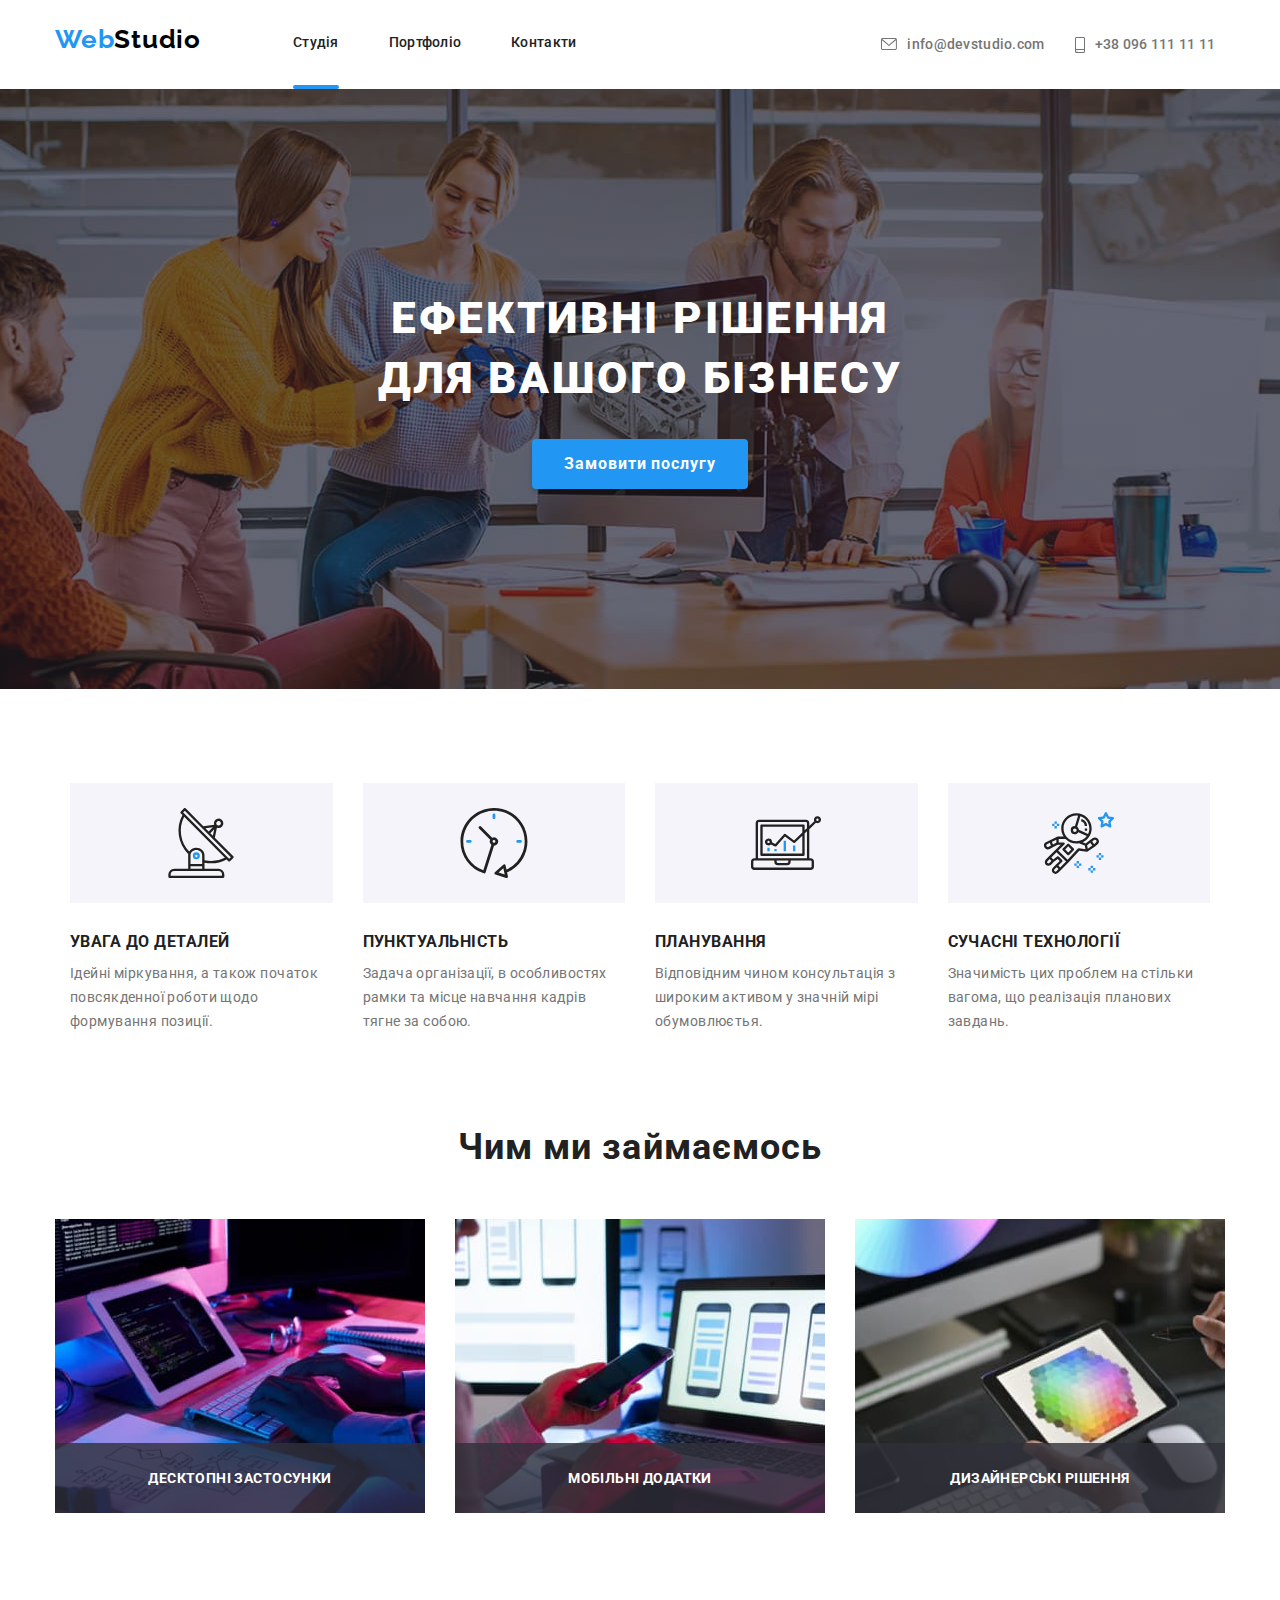
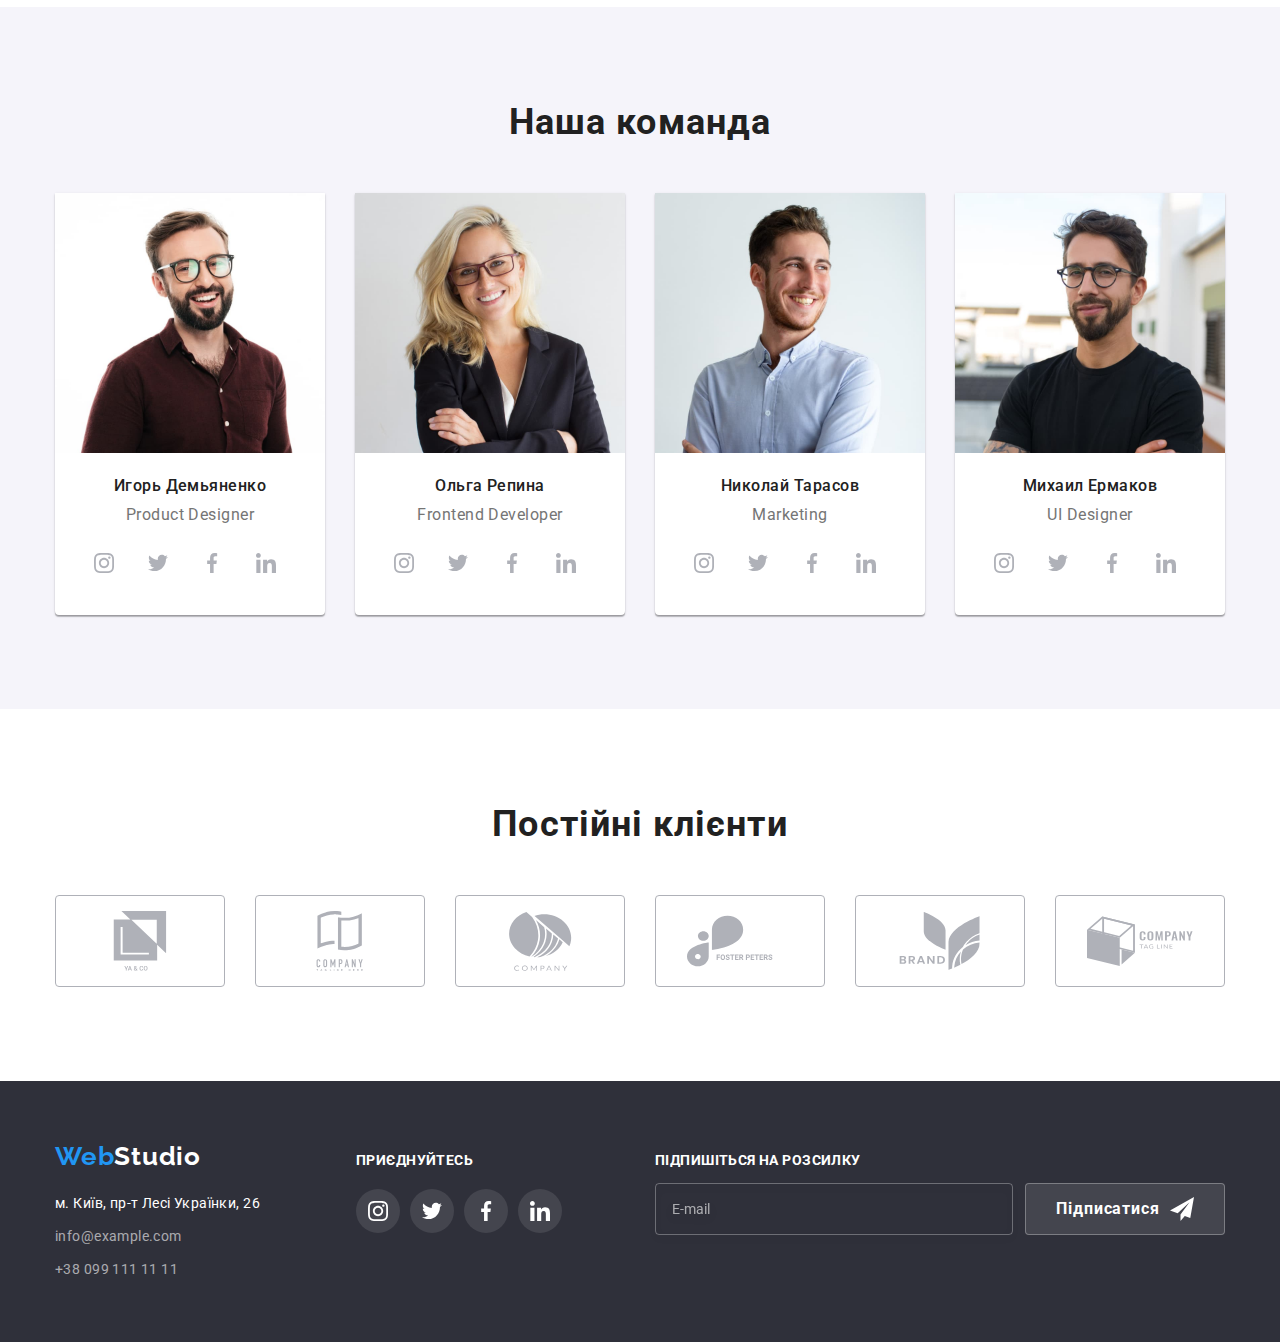
==== commit d3a0ef6b: "Додає іконки до хедера таблетки" ====
--- a/index.html
+++ b/index.html
@@ -43,12 +43,18 @@
                   <svg class="header-contacts__icon" width="16" height="12">
                     <use href="./images/symbol-defs.svg#envelope"></use>
                   </svg>
+                  <svg class="header-contacts__icon-tabl" width="14" height="10">
+                    <use href="./images/symbol-defs.svg#icon-envelope-tabl"></use>
+                  </svg>
                 </a>
                 </li>
                 <li class="header-contacts__item">
                   <a class="header-contacts__phone phone__size" aria-label="smartphone" href="tel:+380961111111">+38 096 111 11 11
                   <svg class="header-contacts__icon" width="10" height="16">
                     <use href="./images/symbol-defs.svg#smartphone"></use>
+                  </svg>
+                  <svg class="header-contacts__icon-tabl" width="10" height="14">
+                    <use href="./images/symbol-defs.svg#icon-smartphone-tabl"></use>
                   </svg>
                   </a>
                 </li>
--- a/css/main.min.css
+++ b/css/main.min.css
@@ -1,2 +1,2 @@
-h1,h2,h3,h4,h5,h6,p{margin:0;padding:0}a{text-decoration:none}li{display:inline-block}img{display:block;max-width:100%;height:auto}ul{list-style:none;margin:0;padding:0}body{margin:0;font-family:'Roboto', sans-serif;font-size:14px;line-height:1.5;letter-spacing:0.03em;background-color:#fff;color:#757575}body.open-modal{overflow:hidden}.feature__list,.directions-list,.team-list,.team-list>.team-list__item,.clients__list{margin:0;padding:0;list-style:none}.main,.feature,.directions,.team,.our-clients,.footer{padding:60px 0}@media screen and (min-width: 1200px){.main,.feature,.directions,.team,.our-clients,.footer{padding:94px 0}}.header-menu,.feature__box,.directions-box,.team-box,.clients,.footer-contacts{margin-left:auto;margin-right:auto;padding-left:15px;padding-right:15px}@media screen and (min-width: 480px){.header-menu,.feature__box,.directions-box,.team-box,.clients,.footer-contacts{width:480px}}@media screen and (min-width: 768px){.header-menu,.feature__box,.directions-box,.team-box,.clients,.footer-contacts{width:768px}}@media screen and (min-width: 1200px){.header-menu,.feature__box,.directions-box,.team-box,.clients,.footer-contacts{width:1200px}}.section-title{position:absolute;width:1px;height:1px;margin:-1px;padding:0;overflow:hidden;border:0;clip:rect(0 0 0 0)}.header-nav--current{color:#2196F3}@media screen and (min-width: 768px){.header-nav--current::after{content:"";display:block;position:relative;top:32px;bottom:-1px;width:100%;height:4px;background-color:#2196F3;-webkit-border-radius:2px;border-radius:2px}}.header-menu{display:-webkit-box;display:-webkit-flex;display:-ms-flexbox;display:flex;padding:0;position:relative}@media screen and (max-width: 767px){.header-menu{width:100%;padding-left:15px;padding-right:15px}}.header-nav__logo{font-family:Raleway;font-style:normal;font-weight:700;font-size:24px;line-height:1.16;letter-spacing:0.03em;color:#000}@media screen and (max-width: 767px){.header-nav__logo{padding-top:16px;padding-bottom:16px}}@media screen and (min-width: 768px){.header-nav__logo{padding-top:26px;padding-bottom:26px}}@media screen and (min-width: 1200px){.header-nav__logo{width:145px;padding-top:24px;padding-bottom:25px;font-size:26px;line-height:1.19;letter-spacing:0.03em;color:#000}}.header-nav__web{color:#2196F3}.header-button{display:-webkit-inline-box;display:-webkit-inline-flex;display:-ms-inline-flexbox;display:inline-flex;z-index:2;margin:0;padding:0;border:none;background-color:transparent;margin:10px 0 10px auto;-webkit-transition:fill 250ms cubic-bezier(0.4, 0, 0.2, 1);-o-transition:fill 250ms cubic-bezier(0.4, 0, 0.2, 1);transition:fill 250ms cubic-bezier(0.4, 0, 0.2, 1)}.header-button:focus{fill:#2196F3}@media screen and (min-width: 768px){.header-button{display:none}}.header-button .icon-close{display:none}.header-button.is-open .icon-close{display:block}.header-button.is-open .icon-menu{display:none}.header-window{background-color:#fff;z-index:1}@media screen and (max-width: 767px){.header-window{display:none;position:absolute;top:0;left:0;width:100%;padding:48px 40px;background:#FFFFFF;-webkit-box-shadow:0px 4px 8px rgba(0,0,0,0.04),0px 2px 4px rgba(0,0,0,0.08),0px 1px 3px rgba(0,0,0,0.16);box-shadow:0px 4px 8px rgba(0,0,0,0.04),0px 2px 4px rgba(0,0,0,0.08),0px 1px 3px rgba(0,0,0,0.16);-webkit-transform:translateY(-100%);-ms-transform:translateY(-100%);transform:translateY(-100%);-webkit-transition:-webkit-transform 250ms cubic-bezier(0.4, 0, 0.2, 1);transition:-webkit-transform 250ms cubic-bezier(0.4, 0, 0.2, 1);-o-transition:transform 250ms cubic-bezier(0.4, 0, 0.2, 1);transition:transform 250ms cubic-bezier(0.4, 0, 0.2, 1);transition:transform 250ms cubic-bezier(0.4, 0, 0.2, 1), -webkit-transform 250ms cubic-bezier(0.4, 0, 0.2, 1)}.header-window.is-open{display:block;-webkit-transform:translateY(0);-ms-transform:translateY(0);transform:translateY(0)}}@media screen and (min-width: 768px){.header-window{display:-webkit-box;display:-webkit-flex;display:-ms-flexbox;display:flex;margin-left:93px}}@media screen and (max-width: 767px){.header-navigation{margin-bottom:302px}}@media screen and (min-width: 768px){.header-navigation{padding-top:32px;margin-bottom:32px}}@media screen and (min-width: 768px){.header-nav__list{display:-webkit-box;display:-webkit-flex;display:-ms-flexbox;display:flex}}@media screen and (max-width: 767px){.header-nav__item{display:block}.header-nav__item:not(:last-child){margin-bottom:32px}}@media screen and (min-width: 768px){.header-nav__list .header-nav__item+.header-nav__item{margin-left:50px}}.header-nav__link{font-weight:500;font-size:40px;line-height:47px;text-align:center;letter-spacing:0.02em;color:#212121;-webkit-transition-property:color;-o-transition-property:color;transition-property:color;-webkit-transition-duration:250ms;-o-transition-duration:250ms;transition-duration:250ms;-webkit-transition-timing-function:cubic-bezier(0.4, 0, 0.2, 1);-o-transition-timing-function:cubic-bezier(0.4, 0, 0.2, 1);transition-timing-function:cubic-bezier(0.4, 0, 0.2, 1)}@media screen and (min-width: 768px){.header-nav__link{font-size:14px;line-height:1.14;letter-spacing:0.02em}}@media screen and (max-width: 767px){.header-contacts{padding-bottom:64px}}@media screen and (min-width: 768px) and (max-width: 1199px){.header-contacts{margin-left:84px;padding-top:21px;padding-bottom:21px}}@media screen and (min-width: 1200px){.header-contacts{text-align:center;-webkit-box-pack:center;-webkit-justify-content:center;-ms-flex-pack:center;justify-content:center;display:-webkit-box;display:-webkit-flex;display:-ms-flexbox;display:flex}}.header-contacts__menu{display:-webkit-box;display:-webkit-flex;display:-ms-flexbox;display:flex}@media screen and (max-width: 767px){.header-contacts__menu{-webkit-box-orient:vertical;-webkit-box-direction:reverse;-webkit-flex-direction:column-reverse;-ms-flex-direction:column-reverse;flex-direction:column-reverse}}@media screen and (min-width: 768px){.header-contacts__menu{-webkit-flex-wrap:wrap;-ms-flex-wrap:wrap;flex-wrap:wrap}}@media screen and (min-width: 1200px){.header-contacts__menu{margin-left:auto;-webkit-flex-wrap:nowrap;-ms-flex-wrap:nowrap;flex-wrap:nowrap}}@media screen and (max-width: 767px){.header-contacts__item:not(:first-child){margin-bottom:32px}}@media screen and (min-width: 768px) and (max-width: 1199px){.header-contacts__item:not(:last-child){margin-bottom:10px}}@media screen and (min-width: 1200px){.header-contacts__item{margin-left:305px;display:-webkit-inline-box;display:-webkit-inline-flex;display:-ms-inline-flexbox;display:inline-flex;-webkit-box-pack:center;-webkit-justify-content:center;-ms-flex-pack:center;justify-content:center;-webkit-box-align:center;-webkit-align-items:center;-ms-flex-align:center;align-items:center}.header-contacts .header-contacts__item+.header-contacts__item{margin-left:30px}}.header-contacts__mail,.header-contacts__phone{font-weight:500;letter-spacing:0.02em;color:#757575;-webkit-transition-property:color;-o-transition-property:color;transition-property:color;-webkit-transition-duration:250ms;-o-transition-duration:250ms;transition-duration:250ms;-webkit-transition-timing-function:cubic-bezier(0.4, 0, 0.2, 1);-o-transition-timing-function:cubic-bezier(0.4, 0, 0.2, 1);transition-timing-function:cubic-bezier(0.4, 0, 0.2, 1)}@media screen and (min-width: 768px){.header-contacts__mail,.header-contacts__phone{display:-webkit-box;display:-webkit-flex;display:-ms-flexbox;display:flex;-webkit-box-align:center;-webkit-align-items:center;-ms-flex-align:center;align-items:center;-webkit-box-pack:center;-webkit-justify-content:center;-ms-flex-pack:center;justify-content:center;-webkit-box-orient:horizontal;-webkit-box-direction:reverse;-webkit-flex-direction:row-reverse;-ms-flex-direction:row-reverse;flex-direction:row-reverse;font-size:12px;line-height:1.16}}@media screen and (min-width: 1200px){.header-contacts__mail,.header-contacts__phone{font-size:14px;line-height:1.14}}.header-contacts__mail:hover,.header-contacts__mail:focus,.header-contacts__phone:hover,.header-contacts__phone:focus{color:#2196F3}.mail__size{min-width:135px}@media screen and (max-width: 767px){.mail__size{font-size:24px;line-height:1.16;letter-spacing:0.02em}}.phone__size{min-width:122px}@media screen and (max-width: 767px){.phone__size{font-size:34px;line-height:1.17;letter-spacing:0.02em}}.header-contacts__icon{display:none}@media screen and (min-width: 768px){.header-contacts__icon{display:inline-block;margin-right:10px;fill:#757575;-webkit-transition-property:fill;-o-transition-property:fill;transition-property:fill;-webkit-transition-duration:250ms;-o-transition-duration:250ms;transition-duration:250ms;-webkit-transition-timing-function:cubic-bezier(0.4, 0, 0.2, 1);-o-transition-timing-function:cubic-bezier(0.4, 0, 0.2, 1);transition-timing-function:cubic-bezier(0.4, 0, 0.2, 1)}}.header-social__item:not(:last-child){padding-right:10px;border-right:1px solid rgba(33,33,33,0.2)}.header-social__link{font-weight:500;font-size:18px;line-height:1.22;letter-spacing:0.02em;color:#757575;-webkit-transition:color 250ms cubic-bezier(0.4, 0, 0.2, 1);-o-transition:color 250ms cubic-bezier(0.4, 0, 0.2, 1);transition:color 250ms cubic-bezier(0.4, 0, 0.2, 1)}.header-social__link:hover,.header-social__link:focus{color:#2196F3}.header-social__item:not(:first-child){margin-left:10px}.header-nav__link:hover,.header-nav__link:focus{color:#2196F3}.header-contacts__phone:hover .header-contacts__icon,.header-contacts__phone:focus .header-contacts__icon{fill:#2196F3}.header-contacts__mail:hover .header-contacts__icon,.header-contacts__mail:focus .header-contacts__icon{fill:#2196F3}@media screen and (min-width: 768px){.header-social{display:none}}.main{padding:0;margin-left:auto;margin-right:auto;background-position:center;background-repeat:no-repeat;-webkit-background-size:cover;background-size:cover;background-color:#2F303A}@media screen and (max-width: 767px){.main{height:400px;background-image:-webkit-gradient(linear, left top, right top, from(rgba(47,48,58,0.4)), to(rgba(47,48,58,0.4))),url("../images/bcg/hero-480.jpg");background-image:-webkit-linear-gradient(left, rgba(47,48,58,0.4), rgba(47,48,58,0.4)),url("../images/bcg/hero-480.jpg");background-image:-o-linear-gradient(left, rgba(47,48,58,0.4), rgba(47,48,58,0.4)),url("../images/bcg/hero-480.jpg");background-image:linear-gradient(to right, rgba(47,48,58,0.4), rgba(47,48,58,0.4)),url("../images/bcg/hero-480.jpg")}}@media screen and (max-width: 767px) and (min-device-pixel-ratio: 2), screen and (max-width: 767px) and (-webkit-min-device-pixel-ratio: 2), screen and (max-width: 767px) and (-o-min-device-pixel-ratio: 2/1), screen and (max-width: 767px) and (min-resolution: 192dpi), screen and (max-width: 767px) and (min-resolution: 2dppx){.main{background-image:-webkit-gradient(linear, left top, right top, from(rgba(47,48,58,0.4)), to(rgba(47,48,58,0.4))),url("../images/bcg/hero-480@2x.jpg");background-image:-webkit-linear-gradient(left, rgba(47,48,58,0.4), rgba(47,48,58,0.4)),url("../images/bcg/hero-480@2x.jpg");background-image:-o-linear-gradient(left, rgba(47,48,58,0.4), rgba(47,48,58,0.4)),url("../images/bcg/hero-480@2x.jpg");background-image:linear-gradient(to right, rgba(47,48,58,0.4), rgba(47,48,58,0.4)),url("../images/bcg/hero-480@2x.jpg")}}@media screen and (min-width: 768px){.main{width:100%;padding:0;height:400px;background-image:-webkit-gradient(linear, left top, right top, from(rgba(47,48,58,0.4)), to(rgba(47,48,58,0.4))),url("../images/bcg/hero-768.jpg");background-image:-webkit-linear-gradient(left, rgba(47,48,58,0.4), rgba(47,48,58,0.4)),url("../images/bcg/hero-768.jpg");background-image:-o-linear-gradient(left, rgba(47,48,58,0.4), rgba(47,48,58,0.4)),url("../images/bcg/hero-768.jpg");background-image:linear-gradient(to right, rgba(47,48,58,0.4), rgba(47,48,58,0.4)),url("../images/bcg/hero-768.jpg")}}@media screen and (min-width: 768px) and (min-device-pixel-ratio: 2), screen and (min-width: 768px) and (-webkit-min-device-pixel-ratio: 2), screen and (min-width: 768px) and (-o-min-device-pixel-ratio: 2/1), screen and (min-width: 768px) and (min-resolution: 192dpi), screen and (min-width: 768px) and (min-resolution: 2dppx){.main{background-image:-webkit-gradient(linear, left top, right top, from(rgba(47,48,58,0.4)), to(rgba(47,48,58,0.4))),url("../images/bcg/hero-768@2x.jpg");background-image:-webkit-linear-gradient(left, rgba(47,48,58,0.4), rgba(47,48,58,0.4)),url("../images/bcg/hero-768@2x.jpg");background-image:-o-linear-gradient(left, rgba(47,48,58,0.4), rgba(47,48,58,0.4)),url("../images/bcg/hero-768@2x.jpg");background-image:linear-gradient(to right, rgba(47,48,58,0.4), rgba(47,48,58,0.4)),url("../images/bcg/hero-768@2x.jpg")}}@media screen and (min-width: 1200px){.main{max-width:1600px;height:600px;background-image:-webkit-gradient(linear, left top, right top, from(rgba(47,48,58,0.4)), to(rgba(47,48,58,0.4))),url("../images/bcg/hero.jpg");background-image:-webkit-linear-gradient(left, rgba(47,48,58,0.4), rgba(47,48,58,0.4)),url("../images/bcg/hero.jpg");background-image:-o-linear-gradient(left, rgba(47,48,58,0.4), rgba(47,48,58,0.4)),url("../images/bcg/hero.jpg");background-image:linear-gradient(to right, rgba(47,48,58,0.4), rgba(47,48,58,0.4)),url("../images/bcg/hero.jpg")}}@media screen and (min-width: 1200px) and (min-device-pixel-ratio: 2), screen and (min-width: 1200px) and (-webkit-min-device-pixel-ratio: 2), screen and (min-width: 1200px) and (-o-min-device-pixel-ratio: 2/1), screen and (min-width: 1200px) and (min-resolution: 192dpi), screen and (min-width: 1200px) and (min-resolution: 2dppx){.main{background-image:-webkit-gradient(linear, left top, right top, from(rgba(47,48,58,0.4)), to(rgba(47,48,58,0.4))),url("../images/bcg/hero@2x.jpg");background-image:-webkit-linear-gradient(left, rgba(47,48,58,0.4), rgba(47,48,58,0.4)),url("../images/bcg/hero@2x.jpg");background-image:-o-linear-gradient(left, rgba(47,48,58,0.4), rgba(47,48,58,0.4)),url("../images/bcg/hero@2x.jpg");background-image:linear-gradient(to right, rgba(47,48,58,0.4), rgba(47,48,58,0.4)),url("../images/bcg/hero@2x.jpg")}}.main__menu{display:block;text-align:center}@media screen and (max-width: 1199px){.main__menu{padding-bottom:118px;padding-top:118px;padding-left:15px;padding-right:15px}}@media screen and (min-width: 1200px){.main__menu{padding-bottom:200px;padding-top:200px}}.main__title{margin-bottom:30px;font-weight:900;font-size:26px;line-height:1.615;letter-spacing:0.06em;text-align:center;text-transform:uppercase;color:#fff}@media screen and (max-width: 767px){.main__title{font-size:26px;line-height:1.61}}@media screen and (min-width: 1200px){.main__title{font-size:44px;line-height:1.36}}.main__button{display:inline-block;padding:10px 32px;min-width:200px;font-weight:700;font-size:16px;line-height:1.87;-webkit-box-align:center;-webkit-align-items:center;-ms-flex-align:center;align-items:center;letter-spacing:0.06em;color:#fff;background-color:#2196F3;border:none;-webkit-box-shadow:0px 4px 4px rgba(0,0,0,0.15);box-shadow:0px 4px 4px rgba(0,0,0,0.15);-webkit-border-radius:4px;border-radius:4px;cursor:pointer;-webkit-transition:background-color 250ms cubic-bezier(0.4, 0, 0.2, 1);-o-transition:background-color 250ms cubic-bezier(0.4, 0, 0.2, 1);transition:background-color 250ms cubic-bezier(0.4, 0, 0.2, 1)}.main__button:hover,.main__button:focus{background-color:#188CE8}.backdrop{position:fixed;top:0;left:0;width:100%;height:100%;background:rgba(0,0,0,0.2);z-index:1;opacity:1;-webkit-transition:opacity 250ms cubic-bezier(0.4, 0, 0.2, 1);-o-transition:opacity 250ms cubic-bezier(0.4, 0, 0.2, 1);transition:opacity 250ms cubic-bezier(0.4, 0, 0.2, 1);overflow-y:scroll}.modal{top:50%;left:50%;padding:40px;background-color:#fff;-webkit-box-shadow:0px 1px 3px rgba(0,0,0,0.12),0px 1px 1px rgba(0,0,0,0.14),0px 2px 1px rgba(0,0,0,0.2);box-shadow:0px 1px 3px rgba(0,0,0,0.12),0px 1px 1px rgba(0,0,0,0.14),0px 2px 1px rgba(0,0,0,0.2);-webkit-border-radius:4px;border-radius:4px;opacity:1;-webkit-transform:translate(-50%, -50%) scale(1);-ms-transform:translate(-50%, -50%) scale(1);transform:translate(-50%, -50%) scale(1);-webkit-transition:-webkit-transform 250ms cubic-bezier(0.4, 0, 0.2, 1);transition:-webkit-transform 250ms cubic-bezier(0.4, 0, 0.2, 1);-o-transition:transform 250ms cubic-bezier(0.4, 0, 0.2, 1);transition:transform 250ms cubic-bezier(0.4, 0, 0.2, 1);transition:transform 250ms cubic-bezier(0.4, 0, 0.2, 1), -webkit-transform 250ms cubic-bezier(0.4, 0, 0.2, 1)}@media screen and (max-width: 767px){.modal{width:450px;height:609px;-webkit-transform:translate(-50%, -65%);-ms-transform:translate(-50%, -65%);transform:translate(-50%, -65%)}}@media screen and (max-width: 1199px){.modal{position:absolute;width:450px;height:609px}}@media screen and (min-width: 1200px){.modal{position:absolute;width:528px;min-height:581px}}.backdrop.backdrop__is-hidden{opacity:0;pointer-events:none}.backdrop.backdrop__is-hidden .modal{-webkit-transform:translate(-50%, -50%) scale(0.7);-ms-transform:translate(-50%, -50%) scale(0.7);transform:translate(-50%, -50%) scale(0.7);opacity:0}.modal__title{font-size:20px;font-weight:700;line-height:1.17;letter-spacing:0.03em;text-align:center;color:#212121}.form__message{outline:none;width:100%;height:40px;border:1px solid rgba(33,33,33,0.2);-webkit-border-radius:4px;border-radius:4px;margin-top:4px;text-indent:42px;-webkit-transition:border 250ms cubic-bezier(0.4, 0, 0.2, 1);-o-transition:border 250ms cubic-bezier(0.4, 0, 0.2, 1);transition:border 250ms cubic-bezier(0.4, 0, 0.2, 1);font-family:inherit;height:120px;resize:none;padding:12px 16px;text-indent:0}.form__message::-webkit-input-placeholder{line-height:1.14;letter-spacing:0.01em;color:rgba(117,117,117,0.5)}.form__message:-ms-input-placeholder{line-height:1.14;letter-spacing:0.01em;color:rgba(117,117,117,0.5)}.form__message::-ms-input-placeholder{line-height:1.14;letter-spacing:0.01em;color:rgba(117,117,117,0.5)}.form__message::placeholder{line-height:1.14;letter-spacing:0.01em;color:rgba(117,117,117,0.5)}.form{margin-top:12px;width:100%}.form__field{font-size:12px;line-height:1.16;letter-spacing:0.01em;display:block;margin-bottom:10px;text-align:left;color:#757575;position:relative}.form__submit{display:block;color:#fff;background-color:#2196F3;font-family:Roboto, sans-serif;font-size:16px;font-weight:700;font-style:normal;line-height:1.88;letter-spacing:0.06em;text-align:center;-webkit-box-shadow:0px 4px 4px rgba(0,0,0,0.15);box-shadow:0px 4px 4px rgba(0,0,0,0.15);-webkit-border-radius:4px;border-radius:4px;border-color:#2196F3;cursor:pointer}.form__input{outline:none;width:100%;height:40px;border:1px solid rgba(33,33,33,0.2);-webkit-border-radius:4px;border-radius:4px;margin-top:4px;text-indent:42px;-webkit-transition:border 250ms cubic-bezier(0.4, 0, 0.2, 1);-o-transition:border 250ms cubic-bezier(0.4, 0, 0.2, 1);transition:border 250ms cubic-bezier(0.4, 0, 0.2, 1)}.form__input:focus{border:1px solid #2196F3;-webkit-border-radius:4px;border-radius:4px}.form__input:hover{border:1px solid #2196F3;-webkit-border-radius:4px;border-radius:4px}.form__icon{display:block;width:18px;height:18px;position:absolute;top:50%;left:12px;-webkit-transition:fill 250ms cubic-bezier(0.4, 0, 0.2, 1);-o-transition:fill 250ms cubic-bezier(0.4, 0, 0.2, 1);transition:fill 250ms cubic-bezier(0.4, 0, 0.2, 1)}.form__input:focus+.form__icon{fill:#2196F3}.form__input:hover+.form__icon{fill:#2196F3}.form__close{position:absolute;display:-webkit-box;display:-webkit-flex;display:-ms-flexbox;display:flex;-webkit-box-pack:center;-webkit-justify-content:center;-ms-flex-pack:center;justify-content:center;-webkit-box-align:center;-webkit-align-items:center;-ms-flex-align:center;align-items:center;width:30px;height:30px;top:8px;right:8px;background-color:#fff;border:1px solid rgba(0,0,0,0.1);-webkit-border-radius:50%;border-radius:50%;cursor:pointer}.form__close-icon{position:absolute;-webkit-transition:fill 250ms cubic-bezier(0.4, 0, 0.2, 1);-o-transition:fill 250ms cubic-bezier(0.4, 0, 0.2, 1);transition:fill 250ms cubic-bezier(0.4, 0, 0.2, 1)}.form__close:hover .form__close-icon{fill:#2196F3}.form__policy-box{color:#757575;margin-bottom:30px;display:-webkit-box;display:-webkit-flex;display:-ms-flexbox;display:flex;-webkit-box-align:center;-webkit-align-items:center;-ms-flex-align:center;align-items:center;-webkit-box-pack:center;-webkit-justify-content:center;-ms-flex-pack:center;justify-content:center}@media screen and (max-width: 1199px){.form__policy-box{font-size:12px;line-height:1.16}}@media screen and (min-width: 1200px){.form__policy-box{font-size:14px;line-height:1.71}}.form__policy-link{-webkit-text-decoration-line:underline;text-decoration-line:underline;color:#2196F3}@media screen and (max-width: 1199px){.form__policy-link{font-size:12px;line-height:1.16}}@media screen and (mix-width: 1200px){.form__policy-link{font-size:14px;line-height:1.71}}.form__policy-checkbox{position:absolute;width:1px;height:1px;margin:-1px;padding:0;overflow:hidden;border:0;clip:rect(0 0 0 0)}.form__policy-checkbox:checked+.form__policy-box::before{background-color:#2196F3;background-image:url(../images/1/icon-check.svg);background-repeat:no-repeat;background-position:center;-webkit-background-size:contain;background-size:contain;border-color:#2196F3}.form__policy-checkbox:focus+.form__policy-box::before{border:1px solid #2196F3}.form__policy-box::before{content:"";width:16px;height:16px;-webkit-border-radius:2px;border-radius:2px;margin-right:8px;border:1px solid #212121;-webkit-transition:border-color 250ms cubic-bezier(0.4, 0, 0.2, 1);-o-transition:border-color 250ms cubic-bezier(0.4, 0, 0.2, 1);transition:border-color 250ms cubic-bezier(0.4, 0, 0.2, 1)}.submit-btn{padding:0;margin:0 auto;padding:10px 55px}.feature{padding-left:15px;padding-right:15px}.feature__list{margin-left:auto;margin-right:auto}@media screen and (max-width: 767px){.feature__list{max-width:450px}}@media screen and (min-width: 768px){.feature__list{display:-webkit-box;display:-webkit-flex;display:-ms-flexbox;display:flex;-webkit-flex-wrap:wrap;-ms-flex-wrap:wrap;flex-wrap:wrap;-webkit-box-pack:center;-webkit-justify-content:center;-ms-flex-pack:center;justify-content:center;width:738px}}@media screen and (min-width: 1200px){.feature__list{width:1200px}}.feature__item{margin-bottom:30px}@media screen and (max-width: 767px){.feature__item{width:100%}}@media screen and (min-width: 768px){.feature__item{width:-webkit-calc((100% - 30px) / 2);width:calc((100% - 30px) / 2)}.feature__item:nth-child(2n){margin-left:30px}.feature__item:nth-child(n+3){margin-bottom:0}}@media screen and (min-width: 1200px){.feature__item{width:-webkit-calc((100% - 8 * 15px) / 4);width:calc((100% - 8 * 15px) / 4);margin-bottom:0}.feature__item:not(:first-child){margin-left:30px}}.feature__item::before{display:block;content:'';height:120px;margin-bottom:30px;background-repeat:no-repeat;background-position:center;background-color:#F5F4FA}.feature__item.icon-antenna::before{background-image:url(../images/1/antenna.svg)}.feature__item.icon-clock::before{background-image:url(../images/1/clock1.svg)}.feature__item.icon-diagram::before{background-image:url(../images/1/diagram.svg)}.feature__item.icon-astronaut::before{background-image:url(../images/1/astronaut.svg)}.featute__subtitle{margin-bottom:10px;font-weight:700;line-height:1.14;letter-spacing:0.03em;text-transform:uppercase;color:#212121}@media screen and (max-width: 767px){.featute__subtitle{text-align:center}}.feature__text{font-weight:400;line-height:1.71;letter-spacing:0.03em;color:#757575}.directions{padding-top:0}@media screen and (max-width: 1199px){.directions{display:none}}.directions__title{margin-bottom:50px;font-weight:700;font-size:36px;line-height:1.16;text-align:center;letter-spacing:0.03em;color:#212121}.directions-list{display:-webkit-box;display:-webkit-flex;display:-ms-flexbox;display:flex;-webkit-box-align:center;-webkit-align-items:center;-ms-flex-align:center;align-items:center}.directions-list__picture{height:294px}.directions-list__item{position:relative}.directions-list__item:not(:first-child){margin-left:30px}.directions-list__text{position:absolute;width:100%;bottom:0;left:0;display:-webkit-box;display:-webkit-flex;display:-ms-flexbox;display:flex;-webkit-box-pack:center;-webkit-justify-content:center;-ms-flex-pack:center;justify-content:center;text-transform:uppercase;font-weight:700;line-height:1.17;text-align:center;letter-spacing:0.03em;color:#fff;background-color:rgba(47,48,58,0.8);padding-top:27px;padding-bottom:27px}.team{background-color:#F5F4FA}@media screen and (max-width: 767px){.team-box{width:100%;display:inline-block;text-align:center}}.team-list{margin-left:auto;margin-right:auto}@media screen and (min-width: 768px){.team-list{display:-webkit-inline-box;display:-webkit-inline-flex;display:-ms-inline-flexbox;display:inline-flex;-webkit-flex-wrap:wrap;-ms-flex-wrap:wrap;flex-wrap:wrap}}@media screen and (min-width: 1200px){.team-list{-webkit-flex-wrap:nowrap;-ms-flex-wrap:nowrap;flex-wrap:nowrap}}.team-box__title{font-weight:700;letter-spacing:0.03em;text-align:center;line-height:1.17;color:#212121}@media screen and (max-width: 1199px){.team-box__title{font-size:28px;margin-bottom:30px}}@media screen and (min-width: 1200px){.team-box__title{margin-bottom:50px;font-size:36px}}.team-list>.team-list__item{-webkit-box-shadow:0px 1px 3px rgba(0,0,0,0.12),0px 1px 1px rgba(0,0,0,0.14),0px 2px 1px rgba(0,0,0,0.2);box-shadow:0px 1px 3px rgba(0,0,0,0.12),0px 1px 1px rgba(0,0,0,0.14),0px 2px 1px rgba(0,0,0,0.2);-webkit-border-radius:0px 0px 4px 4px;border-radius:0px 0px 4px 4px;background-color:#fff}@media screen and (max-width: 767px){.team-list>.team-list__item{max-width:450px}.team-list>.team-list__item:not(:last-child){margin-bottom:30px}}@media screen and (min-width: 768px) and (max-width: 1199px){.team-list>.team-list__item{max-width:354px;width:-webkit-calc((100% - 30px) / 2);width:calc((100% - 30px) / 2)}.team-list>.team-list__item:nth-child(2n){margin-left:30px}.team-list>.team-list__item:nth-child(-n+2){margin-bottom:30px}}@media screen and (min-width: 1200px){.team-list>.team-list__item{margin-bottom:0;width:270px;width:-webkit-calc((100% - 90px) / 4);width:calc((100% - 90px) / 4)}.team-list>.team-list__item:not(:first-child){margin-left:30px}}.team-list__picture{width:100%;height:auto}.team-member__subtitle{margin-bottom:10px;font-weight:500;font-size:16px;line-height:1.18;text-align:center;letter-spacing:0.03em;color:#212121}.team-member__position{font-weight:normal;font-size:16px;line-height:1.18;text-align:center;letter-spacing:0.03em;color:#757575;margin-bottom:16px}.team-member__box{margin:24px 0 30px 0}.social-menu{display:-webkit-box;display:-webkit-flex;display:-ms-flexbox;display:flex;-webkit-box-pack:center;-webkit-justify-content:center;-ms-flex-pack:center;justify-content:center;-webkit-box-align:center;-webkit-align-items:center;-ms-flex-align:center;align-items:center;background-color:#fff}.social-menu__link{display:block;width:44px;height:44px;-webkit-border-radius:50%;border-radius:50%;margin-right:10px;-webkit-transition-property:background-color;-o-transition-property:background-color;transition-property:background-color;-webkit-transition-duration:250ms;-o-transition-duration:250ms;transition-duration:250ms;-webkit-transition-timing-function:cubic-bezier(0.4, 0, 0.2, 1);-o-transition-timing-function:cubic-bezier(0.4, 0, 0.2, 1);transition-timing-function:cubic-bezier(0.4, 0, 0.2, 1)}.social-menu__link:hover,.social-menu__link:focus{background-color:#2196F3}.social-menu__icon{width:20px;height:20px;fill:#AFB1B8;-webkit-transition-property:fill;-o-transition-property:fill;transition-property:fill;-webkit-transition-duration:250ms;-o-transition-duration:250ms;transition-duration:250ms;-webkit-transition-timing-function:cubic-bezier(0.4, 0, 0.2, 1);-o-transition-timing-function:cubic-bezier(0.4, 0, 0.2, 1);transition-timing-function:cubic-bezier(0.4, 0, 0.2, 1)}.instagram,.twitter,.facebook,.linkedin{display:-webkit-box;display:-webkit-flex;display:-ms-flexbox;display:flex;-webkit-box-align:center;-webkit-align-items:center;-ms-flex-align:center;align-items:center;-webkit-box-pack:center;-webkit-justify-content:center;-ms-flex-pack:center;justify-content:center}.instagram:hover .social-menu__icon,.instagram:focus .social-menu__icon{fill:#fff}.twitter:hover .social-menu__icon,.twitter:focus .social-menu__icon{fill:#fff}.facebook:hover .social-menu__icon,.facebook:focus .social-menu__icon{fill:#fff}.linkedin:hover .social-menu__icon,.linkedin:focus .social-menu__icon{fill:#fff}@media screen and (max-width: 479px){.clients{width:100%}}.clients__title{letter-spacing:0.03em;color:#212121;font-weight:700;text-align:center;line-height:1.17}@media screen and (max-width: 1199px){.clients__title{margin-bottom:30px;font-size:28px}}@media screen and (min-width: 1200px){.clients__title{margin-bottom:50px;font-size:36px}}@media screen and (max-width: 479px){.clients__list{width:auto;text-align:center}}@media screen and (min-width: 480px){.clients__list{width:100%;display:-webkit-inline-box;display:-webkit-inline-flex;display:-ms-inline-flexbox;display:inline-flex;-webkit-flex-wrap:wrap;-ms-flex-wrap:wrap;flex-wrap:wrap;-webkit-box-align:center;-webkit-align-items:center;-ms-flex-align:center;align-items:center;-webkit-box-pack:center;-webkit-justify-content:center;-ms-flex-pack:center;justify-content:center}}@media screen and (min-width: 768px){.clients__list{display:-webkit-box;display:-webkit-flex;display:-ms-flexbox;display:flex;-webkit-flex-wrap:wrap;-ms-flex-wrap:wrap;flex-wrap:wrap;-webkit-box-pack:center;-webkit-justify-content:center;-ms-flex-pack:center;justify-content:center;width:738px}}@media screen and (min-width: 1200px){.clients__list{display:-webkit-box;display:-webkit-flex;display:-ms-flexbox;display:flex;-webkit-box-pack:start;-webkit-justify-content:flex-start;-ms-flex-pack:start;justify-content:flex-start;-webkit-flex-wrap:none;-ms-flex-wrap:none;flex-wrap:none;width:1200px}}.clients__item{margin-right:30px;margin-bottom:30px}@media screen and (max-width: 479px){.clients__item{margin-right:0;margin-bottom:0}}@media screen and (max-width: 767px){.clients__item:nth-last-child(-n+2){margin-bottom:0}.clients__item:nth-child(2n){margin-right:0}}@media screen and (min-width: 768px) and (max-width: 1199px){.clients__item:nth-last-child(-n+3){margin-bottom:0}.clients__item:nth-child(3n){margin-right:0}}@media screen and (min-width: 1200px){.clients__item{margin:0}.clients__item:not(:first-child){margin-left:30px}}.clients__link{display:-webkit-box;display:-webkit-flex;display:-ms-flexbox;display:flex;-webkit-box-pack:center;-webkit-justify-content:center;-ms-flex-pack:center;justify-content:center;-webkit-box-align:center;-webkit-align-items:center;-ms-flex-align:center;align-items:center;padding:0;margin:0;height:92px;border:1px;border-style:solid;border-color:#AFB1B8;-webkit-border-radius:4px;border-radius:4px;-webkit-transition-property:border-color;-o-transition-property:border-color;transition-property:border-color;-webkit-transition-duration:250ms;-o-transition-duration:250ms;transition-duration:250ms;-webkit-transition-timing-function:cubic-bezier(0.4, 0, 0.2, 1);-o-transition-timing-function:cubic-bezier(0.4, 0, 0.2, 1);transition-timing-function:cubic-bezier(0.4, 0, 0.2, 1)}.clients__link:hover,.clients__link:focus{border-color:#2196F3;fill:#2196F3}@media screen and (max-width: 767px){.clients__link{width:210px}}@media screen and (min-width: 768px){.clients__link{width:226px}}@media screen and (min-width: 1200px){.clients__link{width:170px}}.clients-logo__icon{-webkit-transition-property:fill;-o-transition-property:fill;transition-property:fill;-webkit-transition-duration:250ms;-o-transition-duration:250ms;transition-duration:250ms;-webkit-transition-timing-function:cubic-bezier(0.4, 0, 0.2, 1);-o-transition-timing-function:cubic-bezier(0.4, 0, 0.2, 1);transition-timing-function:cubic-bezier(0.4, 0, 0.2, 1)}.client1,.client2,.client3,.client4,.client5,.client6{fill:#AFB1B8}@media screen and (max-width: 453px){.client1,.client2,.client3,.client4,.client5{margin-bottom:30px}}@media screen and (min-width: 454px) and (max-width: 479px){.client1:nth-last-child(-n+2),.client2:nth-last-child(-n+2),.client3:nth-last-child(-n+2),.client4:nth-last-child(-n+2),.client5:nth-last-child(-n+2){margin-bottom:30px}}.footer{background-color:#2F303A}@media screen and (min-width: 1200px){.footer{padding-top:60px;padding-bottom:60px}}@media screen and (max-width: 767px){.footer-contacts{width:100%}}@media screen and (min-width: 768px){.footer-contacts{padding-left:0;padding-right:0;margin-left:auto;margin-right:auto}}@media screen and (min-width: 1200px){.footer-contacts{display:-webkit-box;display:-webkit-flex;display:-ms-flexbox;display:flex;-webkit-box-align:baseline;-webkit-align-items:baseline;-ms-flex-align:baseline;align-items:baseline;margin-left:auto;margin-right:auto;padding-left:15px;padding-right:15px}}@media screen and (min-width: 768px){.footer-wrapper{margin:0;padding:0;display:-webkit-box;display:-webkit-flex;display:-ms-flexbox;display:flex;-webkit-justify-content:space-around;-ms-flex-pack:distribute;justify-content:space-around;margin-bottom:60px}}@media screen and (min-width: 1200px){.footer-wrapper{margin-left:0;margin-bottom:0;-webkit-box-align:baseline;-webkit-align-items:baseline;-ms-flex-align:baseline;align-items:baseline}}@media screen and (max-width: 767px){.contacts-box{margin-bottom:60px;text-align:center}}@media screen and (min-width: 1200px){.contacts-box{text-align:none;margin-bottom:0}}.contacts-box__logo{font-family:Raleway;font-style:normal;font-weight:700;display:inline-block;margin:0 auto;margin-bottom:20px;letter-spacing:0.03em;color:#fff;font-size:24px;line-height:1.17}@media screen and (min-width: 1200px){.contacts-box__logo{font-size:26px;line-height:1.19}}.contacts-box__web{color:#2196F3}.contacts__menu{display:inline-block;width:231px}.contacts__menu>.contacts__list{font-style:normal;font-weight:400;font-size:14px;line-height:1.71;letter-spacing:0.03em}.contacts__item{display:inline-block}@media screen and (max-width: 1199px){.contacts__item:not(:last-child){margin-bottom:8px}}@media screen and (min-width: 1200px){.contacts__item{display:block}.contacts__item:not(:last-child){margin-bottom:9px}}.contacts__mail,.contacts__phone{-webkit-transition-property:color;-o-transition-property:color;transition-property:color;-webkit-transition-duration:250ms;-o-transition-duration:250ms;transition-duration:250ms;-webkit-transition-timing-function:cubic-bezier(0.4, 0, 0.2, 1);-o-transition-timing-function:cubic-bezier(0.4, 0, 0.2, 1);transition-timing-function:cubic-bezier(0.4, 0, 0.2, 1);color:rgba(255,255,255,0.6)}.contacts__mail:hover,.contacts__mail:focus,.contacts__phone:hover,.contacts__phone:focus{color:#2196F3}.contacts__address{-webkit-transition-property:color;-o-transition-property:color;transition-property:color;-webkit-transition-duration:250ms;-o-transition-duration:250ms;transition-duration:250ms;-webkit-transition-timing-function:cubic-bezier(0.4, 0, 0.2, 1);-o-transition-timing-function:cubic-bezier(0.4, 0, 0.2, 1);transition-timing-function:cubic-bezier(0.4, 0, 0.2, 1);color:#fff}.contacts__address:hover,.contacts__address:focus{color:#2196F3}@media screen and (max-width: 1199px){.comming{display:-webkit-box;display:-webkit-flex;display:-ms-flexbox;display:flex;-webkit-box-orient:vertical;-webkit-box-direction:normal;-webkit-flex-direction:column;-ms-flex-direction:column;flex-direction:column;margin-bottom:60px}}@media screen and (min-width: 1200px){.comming{padding:0;margin:0;margin-left:70px}}.comming__subtitle{margin-bottom:20px;font-weight:700;font-size:14px;line-height:1.14;text-transform:uppercase;letter-spacing:0.03em;color:#fff}@media screen and (max-width: 1199px){.comming__subtitle{text-align:center}}@media screen and (min-width: 1200px){.comming__subtitle{text-align:left}}.social-box{-webkit-box-align:center;-webkit-align-items:center;-ms-flex-align:center;align-items:center}@media screen and (max-width: 1199px){.social-box{-webkit-box-pack:center;-webkit-justify-content:center;-ms-flex-pack:center;justify-content:center;margin-left:auto;margin-right:auto}}@media screen and (min-width: 1200px){.social-box{-webkit-box-pack:unset;-webkit-justify-content:unset;-ms-flex-pack:unset;justify-content:unset}}.social-box__item:not(:last-child){margin-right:10px}.social-box__link{display:block;width:44px;height:44px;-webkit-border-radius:50%;border-radius:50%;background-color:rgba(255,255,255,0.1);-webkit-transition-property:background-color;-o-transition-property:background-color;transition-property:background-color;-webkit-transition-duration:250ms;-o-transition-duration:250ms;transition-duration:250ms;-webkit-transition-timing-function:cubic-bezier(0.4, 0, 0.2, 1);-o-transition-timing-function:cubic-bezier(0.4, 0, 0.2, 1);transition-timing-function:cubic-bezier(0.4, 0, 0.2, 1)}.social-box__link:hover,.social-box__link:focus{background-color:#2196F3;color:#fff}.social-box__icon{width:20px;height:20px;fill:#fff}.instagram1,.twitter1,.facebook1,.linkedin1{display:-webkit-box;display:-webkit-flex;display:-ms-flexbox;display:flex;-webkit-box-align:center;-webkit-align-items:center;-ms-flex-align:center;align-items:center;-webkit-box-pack:center;-webkit-justify-content:center;-ms-flex-pack:center;justify-content:center}.subscribe{padding:0;margin:0;text-align:center}@media screen and (min-width: 1200px){.subscribe{margin-left:auto;text-align:start}}.subscribe__title{font-weight:700;letter-spacing:0.03em;line-height:1.17;margin-bottom:20px;text-transform:uppercase;color:#fff}@media screen and (min-width: 1200px){.subscribe__title{text-align:start}}.subscribe-form{display:inline-block}@media screen and (min-width: 1200px){.subscribe-form{display:-webkit-box;display:-webkit-flex;display:-ms-flexbox;display:flex}}.subscribe-field{margin:0;padding:0}@media screen and (min-width: 1200px){.subscribe-field{position:relative;display:-webkit-box;display:-webkit-flex;display:-ms-flexbox;display:flex}}.subscribe-field__input{min-height:50px;padding-left:16px;border:1px solid rgba(255,255,255,0.3);-webkit-box-sizing:border-box;box-sizing:border-box;-webkit-filter:drop-shadow(0px 4px 4px rgba(0,0,0,0.15));filter:drop-shadow(0px 4px 4px rgba(0,0,0,0.15));-webkit-border-radius:4px;border-radius:4px;background-color:transparent;color:rgba(255,255,255,0.6);outline:transparent;width:100%;max-width:450px;margin-bottom:20px;-webkit-transition:border-color 250ms cubic-bezier(0.4, 0, 0.2, 1);-o-transition:border-color 250ms cubic-bezier(0.4, 0, 0.2, 1);transition:border-color 250ms cubic-bezier(0.4, 0, 0.2, 1)}@media screen and (max-width: 767px){.subscribe-field__input{margin-bottom:20px}}@media screen and (min-width: 1200px){.subscribe-field__input{width:358px;margin-right:12px;margin-top:0;margin-bottom:0}}.subscribe-field__input:hover,.subscribe-field__input:focus{border-color:#2196F3}.subscribe-field__input::-webkit-input-placeholder{color:rgba(255,255,255,0.6)}.subscribe-field__input:-ms-input-placeholder{color:rgba(255,255,255,0.6)}.subscribe-field__input::-ms-input-placeholder{color:rgba(255,255,255,0.6)}.subscribe-field__input::placeholder{color:rgba(255,255,255,0.6)}.subscribe-field__submit{margin:0;font-size:16px;font-weight:700;line-height:1.875;letter-spacing:0.06em;padding:0;text-align:center;padding:10px 28px;min-width:200px;background-color:rgba(255,255,255,0.1);color:#fff;border:1px solid rgba(255,255,255,0.3);-webkit-border-radius:4px;border-radius:4px;cursor:pointer;display:-webkit-box;display:-webkit-flex;display:-ms-flexbox;display:flex;-webkit-box-pack:center;-webkit-justify-content:center;-ms-flex-pack:center;justify-content:center;-webkit-box-align:center;-webkit-align-items:center;-ms-flex-align:center;align-items:center;-webkit-transition:background-color 250ms cubic-bezier(0.4, 0, 0.2, 1),border-color 250ms cubic-bezier(0.4, 0, 0.2, 1);-o-transition:background-color 250ms cubic-bezier(0.4, 0, 0.2, 1),border-color 250ms cubic-bezier(0.4, 0, 0.2, 1);transition:background-color 250ms cubic-bezier(0.4, 0, 0.2, 1),border-color 250ms cubic-bezier(0.4, 0, 0.2, 1);outline:transparent}@media screen and (max-width: 1199px){.subscribe-field__submit{margin-left:auto;margin-right:auto}}.subscribe-field__submit:hover,.subscribe-field__submit:focus{background-color:#2196F3;border-color:#2196F3}.subscribe-field__icon{margin-left:10px}
+h1,h2,h3,h4,h5,h6,p{margin:0;padding:0}a{text-decoration:none}li{display:inline-block}img{display:block;max-width:100%;height:auto}ul{list-style:none;margin:0;padding:0}body{margin:0;font-family:'Roboto', sans-serif;font-size:14px;line-height:1.5;letter-spacing:0.03em;background-color:#fff;color:#757575}body.open-modal{overflow:hidden}.feature__list,.directions-list,.team-list,.team-list>.team-list__item,.clients__list{margin:0;padding:0;list-style:none}.main,.feature,.directions,.team,.our-clients,.footer{padding:60px 0}@media screen and (min-width: 1200px){.main,.feature,.directions,.team,.our-clients,.footer{padding:94px 0}}.header-menu,.feature__box,.directions-box,.team-box,.clients,.footer-contacts{margin-left:auto;margin-right:auto;padding-left:15px;padding-right:15px}@media screen and (min-width: 480px){.header-menu,.feature__box,.directions-box,.team-box,.clients,.footer-contacts{width:480px}}@media screen and (min-width: 768px){.header-menu,.feature__box,.directions-box,.team-box,.clients,.footer-contacts{width:768px}}@media screen and (min-width: 1200px){.header-menu,.feature__box,.directions-box,.team-box,.clients,.footer-contacts{width:1200px}}.section-title{position:absolute;width:1px;height:1px;margin:-1px;padding:0;overflow:hidden;border:0;clip:rect(0 0 0 0)}.header-nav--current{color:#2196F3}@media screen and (min-width: 768px){.header-nav--current::after{content:"";display:block;position:relative;top:32px;bottom:-1px;width:100%;height:4px;background-color:#2196F3;-webkit-border-radius:2px;border-radius:2px}}.header-menu{display:-webkit-box;display:-webkit-flex;display:-ms-flexbox;display:flex;padding:0 15px;position:relative}@media screen and (max-width: 767px){.header-menu{width:100%}}.header-nav__logo{font-family:Raleway;font-style:normal;font-weight:700;font-size:24px;line-height:1.16;letter-spacing:0.03em;color:#000}@media screen and (max-width: 767px){.header-nav__logo{padding-top:16px;padding-bottom:16px}}@media screen and (min-width: 768px){.header-nav__logo{padding-top:26px;padding-bottom:26px}}@media screen and (min-width: 1200px){.header-nav__logo{width:145px;padding-top:24px;padding-bottom:25px;font-size:26px;line-height:1.19;letter-spacing:0.03em;color:#000}}.header-nav__web{color:#2196F3}.header-button{display:-webkit-inline-box;display:-webkit-inline-flex;display:-ms-inline-flexbox;display:inline-flex;z-index:2;margin:0;padding:0;border:none;background-color:transparent;margin:10px 0 10px auto;-webkit-transition:fill 250ms cubic-bezier(0.4, 0, 0.2, 1);-o-transition:fill 250ms cubic-bezier(0.4, 0, 0.2, 1);transition:fill 250ms cubic-bezier(0.4, 0, 0.2, 1)}.header-button:focus{fill:#2196F3}@media screen and (min-width: 768px){.header-button{display:none}}.header-button .icon-close{display:none}.header-button.is-open .icon-close{display:block}.header-button.is-open .icon-menu{display:none}.header-window{background-color:#fff;z-index:1}@media screen and (max-width: 767px){.header-window{display:none;position:absolute;top:0;left:0;width:100%;padding:48px 40px;background:#FFFFFF;-webkit-box-shadow:0px 4px 8px rgba(0,0,0,0.04),0px 2px 4px rgba(0,0,0,0.08),0px 1px 3px rgba(0,0,0,0.16);box-shadow:0px 4px 8px rgba(0,0,0,0.04),0px 2px 4px rgba(0,0,0,0.08),0px 1px 3px rgba(0,0,0,0.16);-webkit-transform:translateY(-100%);-ms-transform:translateY(-100%);transform:translateY(-100%);-webkit-transition:-webkit-transform 250ms cubic-bezier(0.4, 0, 0.2, 1);transition:-webkit-transform 250ms cubic-bezier(0.4, 0, 0.2, 1);-o-transition:transform 250ms cubic-bezier(0.4, 0, 0.2, 1);transition:transform 250ms cubic-bezier(0.4, 0, 0.2, 1);transition:transform 250ms cubic-bezier(0.4, 0, 0.2, 1), -webkit-transform 250ms cubic-bezier(0.4, 0, 0.2, 1)}.header-window.is-open{display:block;-webkit-transform:translateY(0);-ms-transform:translateY(0);transform:translateY(0)}}@media screen and (min-width: 768px){.header-window{display:-webkit-box;display:-webkit-flex;display:-ms-flexbox;display:flex;margin-left:93px}}@media screen and (max-width: 767px){.header-navigation{margin-bottom:302px}}@media screen and (min-width: 768px){.header-navigation{padding-top:32px;margin-bottom:32px}}@media screen and (min-width: 768px){.header-nav__list{display:-webkit-box;display:-webkit-flex;display:-ms-flexbox;display:flex}}@media screen and (max-width: 767px){.header-nav__item{display:block}.header-nav__item:not(:last-child){margin-bottom:32px}}@media screen and (min-width: 768px){.header-nav__list .header-nav__item+.header-nav__item{margin-left:50px}}.header-nav__link{font-weight:500;font-size:40px;line-height:47px;text-align:center;letter-spacing:0.02em;color:#212121;-webkit-transition-property:color;-o-transition-property:color;transition-property:color;-webkit-transition-duration:250ms;-o-transition-duration:250ms;transition-duration:250ms;-webkit-transition-timing-function:cubic-bezier(0.4, 0, 0.2, 1);-o-transition-timing-function:cubic-bezier(0.4, 0, 0.2, 1);transition-timing-function:cubic-bezier(0.4, 0, 0.2, 1)}@media screen and (min-width: 768px){.header-nav__link{font-size:14px;line-height:1.14;letter-spacing:0.02em}}@media screen and (max-width: 767px){.header-contacts{padding-bottom:64px}}@media screen and (min-width: 768px) and (max-width: 1199px){.header-contacts{margin-left:84px;padding-top:21px;padding-bottom:21px}}@media screen and (min-width: 1200px){.header-contacts{text-align:center;-webkit-box-pack:center;-webkit-justify-content:center;-ms-flex-pack:center;justify-content:center;display:-webkit-box;display:-webkit-flex;display:-ms-flexbox;display:flex}}.header-contacts__menu{display:-webkit-box;display:-webkit-flex;display:-ms-flexbox;display:flex}@media screen and (max-width: 767px){.header-contacts__menu{-webkit-box-orient:vertical;-webkit-box-direction:reverse;-webkit-flex-direction:column-reverse;-ms-flex-direction:column-reverse;flex-direction:column-reverse}}@media screen and (min-width: 768px){.header-contacts__menu{-webkit-flex-wrap:wrap;-ms-flex-wrap:wrap;flex-wrap:wrap}}@media screen and (min-width: 1200px){.header-contacts__menu{margin-left:auto;-webkit-flex-wrap:nowrap;-ms-flex-wrap:nowrap;flex-wrap:nowrap}}@media screen and (max-width: 767px){.header-contacts__item:not(:first-child){margin-bottom:32px}}@media screen and (min-width: 768px) and (max-width: 1199px){.header-contacts__item:not(:last-child){margin-bottom:10px}}@media screen and (min-width: 1200px){.header-contacts__item{margin-left:305px;display:-webkit-inline-box;display:-webkit-inline-flex;display:-ms-inline-flexbox;display:inline-flex;-webkit-box-pack:center;-webkit-justify-content:center;-ms-flex-pack:center;justify-content:center;-webkit-box-align:center;-webkit-align-items:center;-ms-flex-align:center;align-items:center}.header-contacts .header-contacts__item+.header-contacts__item{margin-left:30px}}.header-contacts__mail,.header-contacts__phone{font-weight:500;letter-spacing:0.02em;color:#757575;-webkit-transition-property:color;-o-transition-property:color;transition-property:color;-webkit-transition-duration:250ms;-o-transition-duration:250ms;transition-duration:250ms;-webkit-transition-timing-function:cubic-bezier(0.4, 0, 0.2, 1);-o-transition-timing-function:cubic-bezier(0.4, 0, 0.2, 1);transition-timing-function:cubic-bezier(0.4, 0, 0.2, 1)}@media screen and (min-width: 768px){.header-contacts__mail,.header-contacts__phone{display:-webkit-box;display:-webkit-flex;display:-ms-flexbox;display:flex;-webkit-box-align:center;-webkit-align-items:center;-ms-flex-align:center;align-items:center;-webkit-box-pack:center;-webkit-justify-content:center;-ms-flex-pack:center;justify-content:center;-webkit-box-orient:horizontal;-webkit-box-direction:reverse;-webkit-flex-direction:row-reverse;-ms-flex-direction:row-reverse;flex-direction:row-reverse;font-size:12px;line-height:1.16}}@media screen and (min-width: 1200px){.header-contacts__mail,.header-contacts__phone{font-size:14px;line-height:1.14}}.header-contacts__mail:hover,.header-contacts__mail:focus,.header-contacts__phone:hover,.header-contacts__phone:focus{color:#2196F3}.mail__size{min-width:135px}@media screen and (max-width: 767px){.mail__size{font-size:24px;line-height:1.16;letter-spacing:0.02em}}.phone__size{min-width:122px}@media screen and (max-width: 767px){.phone__size{font-size:34px;line-height:1.17;letter-spacing:0.02em}}.header-contacts__icon{display:none}@media screen and (min-width: 1200px){.header-contacts__icon{display:inline-block;margin-right:10px;fill:#757575;-webkit-transition-property:fill;-o-transition-property:fill;transition-property:fill;-webkit-transition-duration:250ms;-o-transition-duration:250ms;transition-duration:250ms;-webkit-transition-timing-function:cubic-bezier(0.4, 0, 0.2, 1);-o-transition-timing-function:cubic-bezier(0.4, 0, 0.2, 1);transition-timing-function:cubic-bezier(0.4, 0, 0.2, 1)}}.header-contacts__icon-tabl{display:none}@media screen and (min-width: 768px) and (max-width: 1199px){.header-contacts__icon-tabl{display:-webkit-box;display:-webkit-flex;display:-ms-flexbox;display:flex;margin-right:10px;fill:#757575;-webkit-transition-property:fill;-o-transition-property:fill;transition-property:fill;-webkit-transition-duration:250ms;-o-transition-duration:250ms;transition-duration:250ms;-webkit-transition-timing-function:cubic-bezier(0.4, 0, 0.2, 1);-o-transition-timing-function:cubic-bezier(0.4, 0, 0.2, 1);transition-timing-function:cubic-bezier(0.4, 0, 0.2, 1)}}.header-social__item:not(:last-child){padding-right:10px;border-right:1px solid rgba(33,33,33,0.2)}.header-social__link{font-weight:500;font-size:18px;line-height:1.22;letter-spacing:0.02em;color:#757575;-webkit-transition:color 250ms cubic-bezier(0.4, 0, 0.2, 1);-o-transition:color 250ms cubic-bezier(0.4, 0, 0.2, 1);transition:color 250ms cubic-bezier(0.4, 0, 0.2, 1)}.header-social__link:hover,.header-social__link:focus{color:#2196F3}.header-social__item:not(:first-child){margin-left:10px}.header-nav__link:hover,.header-nav__link:focus{color:#2196F3}.header-contacts__phone:hover .header-contacts__icon,.header-contacts__phone:focus .header-contacts__icon{fill:#2196F3}.header-contacts__mail:hover .header-contacts__icon,.header-contacts__mail:focus .header-contacts__icon{fill:#2196F3}@media screen and (min-width: 768px){.header-social{display:none}}.main{padding:0;margin-left:auto;margin-right:auto;background-position:center;background-repeat:no-repeat;-webkit-background-size:cover;background-size:cover;background-color:#2F303A}@media screen and (max-width: 767px){.main{height:400px;background-image:-webkit-gradient(linear, left top, right top, from(rgba(47,48,58,0.4)), to(rgba(47,48,58,0.4))),url("../images/bcg/hero-480.jpg");background-image:-webkit-linear-gradient(left, rgba(47,48,58,0.4), rgba(47,48,58,0.4)),url("../images/bcg/hero-480.jpg");background-image:-o-linear-gradient(left, rgba(47,48,58,0.4), rgba(47,48,58,0.4)),url("../images/bcg/hero-480.jpg");background-image:linear-gradient(to right, rgba(47,48,58,0.4), rgba(47,48,58,0.4)),url("../images/bcg/hero-480.jpg")}}@media screen and (max-width: 767px) and (min-device-pixel-ratio: 2), screen and (max-width: 767px) and (-webkit-min-device-pixel-ratio: 2), screen and (max-width: 767px) and (-o-min-device-pixel-ratio: 2/1), screen and (max-width: 767px) and (min-resolution: 192dpi), screen and (max-width: 767px) and (min-resolution: 2dppx){.main{background-image:-webkit-gradient(linear, left top, right top, from(rgba(47,48,58,0.4)), to(rgba(47,48,58,0.4))),url("../images/bcg/hero-480@2x.jpg");background-image:-webkit-linear-gradient(left, rgba(47,48,58,0.4), rgba(47,48,58,0.4)),url("../images/bcg/hero-480@2x.jpg");background-image:-o-linear-gradient(left, rgba(47,48,58,0.4), rgba(47,48,58,0.4)),url("../images/bcg/hero-480@2x.jpg");background-image:linear-gradient(to right, rgba(47,48,58,0.4), rgba(47,48,58,0.4)),url("../images/bcg/hero-480@2x.jpg")}}@media screen and (min-width: 768px){.main{width:100%;padding:0;height:400px;background-image:-webkit-gradient(linear, left top, right top, from(rgba(47,48,58,0.4)), to(rgba(47,48,58,0.4))),url("../images/bcg/hero-768.jpg");background-image:-webkit-linear-gradient(left, rgba(47,48,58,0.4), rgba(47,48,58,0.4)),url("../images/bcg/hero-768.jpg");background-image:-o-linear-gradient(left, rgba(47,48,58,0.4), rgba(47,48,58,0.4)),url("../images/bcg/hero-768.jpg");background-image:linear-gradient(to right, rgba(47,48,58,0.4), rgba(47,48,58,0.4)),url("../images/bcg/hero-768.jpg")}}@media screen and (min-width: 768px) and (min-device-pixel-ratio: 2), screen and (min-width: 768px) and (-webkit-min-device-pixel-ratio: 2), screen and (min-width: 768px) and (-o-min-device-pixel-ratio: 2/1), screen and (min-width: 768px) and (min-resolution: 192dpi), screen and (min-width: 768px) and (min-resolution: 2dppx){.main{background-image:-webkit-gradient(linear, left top, right top, from(rgba(47,48,58,0.4)), to(rgba(47,48,58,0.4))),url("../images/bcg/hero-768@2x.jpg");background-image:-webkit-linear-gradient(left, rgba(47,48,58,0.4), rgba(47,48,58,0.4)),url("../images/bcg/hero-768@2x.jpg");background-image:-o-linear-gradient(left, rgba(47,48,58,0.4), rgba(47,48,58,0.4)),url("../images/bcg/hero-768@2x.jpg");background-image:linear-gradient(to right, rgba(47,48,58,0.4), rgba(47,48,58,0.4)),url("../images/bcg/hero-768@2x.jpg")}}@media screen and (min-width: 1200px){.main{max-width:1600px;height:600px;background-image:-webkit-gradient(linear, left top, right top, from(rgba(47,48,58,0.4)), to(rgba(47,48,58,0.4))),url("../images/bcg/hero.jpg");background-image:-webkit-linear-gradient(left, rgba(47,48,58,0.4), rgba(47,48,58,0.4)),url("../images/bcg/hero.jpg");background-image:-o-linear-gradient(left, rgba(47,48,58,0.4), rgba(47,48,58,0.4)),url("../images/bcg/hero.jpg");background-image:linear-gradient(to right, rgba(47,48,58,0.4), rgba(47,48,58,0.4)),url("../images/bcg/hero.jpg")}}@media screen and (min-width: 1200px) and (min-device-pixel-ratio: 2), screen and (min-width: 1200px) and (-webkit-min-device-pixel-ratio: 2), screen and (min-width: 1200px) and (-o-min-device-pixel-ratio: 2/1), screen and (min-width: 1200px) and (min-resolution: 192dpi), screen and (min-width: 1200px) and (min-resolution: 2dppx){.main{background-image:-webkit-gradient(linear, left top, right top, from(rgba(47,48,58,0.4)), to(rgba(47,48,58,0.4))),url("../images/bcg/hero@2x.jpg");background-image:-webkit-linear-gradient(left, rgba(47,48,58,0.4), rgba(47,48,58,0.4)),url("../images/bcg/hero@2x.jpg");background-image:-o-linear-gradient(left, rgba(47,48,58,0.4), rgba(47,48,58,0.4)),url("../images/bcg/hero@2x.jpg");background-image:linear-gradient(to right, rgba(47,48,58,0.4), rgba(47,48,58,0.4)),url("../images/bcg/hero@2x.jpg")}}.main__menu{display:block;text-align:center}@media screen and (max-width: 1199px){.main__menu{padding-bottom:118px;padding-top:118px;padding-left:15px;padding-right:15px}}@media screen and (min-width: 1200px){.main__menu{padding-bottom:200px;padding-top:200px}}.main__title{margin-bottom:30px;font-weight:900;font-size:26px;line-height:1.615;letter-spacing:0.06em;text-align:center;text-transform:uppercase;color:#fff}@media screen and (max-width: 767px){.main__title{font-size:26px;line-height:1.61}}@media screen and (min-width: 1200px){.main__title{font-size:44px;line-height:1.36}}.main__button{display:inline-block;padding:10px 32px;min-width:200px;font-weight:700;font-size:16px;line-height:1.87;-webkit-box-align:center;-webkit-align-items:center;-ms-flex-align:center;align-items:center;letter-spacing:0.06em;color:#fff;background-color:#2196F3;border:none;-webkit-box-shadow:0px 4px 4px rgba(0,0,0,0.15);box-shadow:0px 4px 4px rgba(0,0,0,0.15);-webkit-border-radius:4px;border-radius:4px;cursor:pointer;-webkit-transition:background-color 250ms cubic-bezier(0.4, 0, 0.2, 1);-o-transition:background-color 250ms cubic-bezier(0.4, 0, 0.2, 1);transition:background-color 250ms cubic-bezier(0.4, 0, 0.2, 1)}.main__button:hover,.main__button:focus{background-color:#188CE8}.backdrop{position:fixed;top:0;left:0;width:100%;height:100%;background:rgba(0,0,0,0.2);z-index:1;opacity:1;-webkit-transition:opacity 250ms cubic-bezier(0.4, 0, 0.2, 1);-o-transition:opacity 250ms cubic-bezier(0.4, 0, 0.2, 1);transition:opacity 250ms cubic-bezier(0.4, 0, 0.2, 1);overflow-y:scroll}.modal{top:50%;left:50%;padding:40px;background-color:#fff;-webkit-box-shadow:0px 1px 3px rgba(0,0,0,0.12),0px 1px 1px rgba(0,0,0,0.14),0px 2px 1px rgba(0,0,0,0.2);box-shadow:0px 1px 3px rgba(0,0,0,0.12),0px 1px 1px rgba(0,0,0,0.14),0px 2px 1px rgba(0,0,0,0.2);-webkit-border-radius:4px;border-radius:4px;opacity:1;-webkit-transform:translate(-50%, -50%) scale(1);-ms-transform:translate(-50%, -50%) scale(1);transform:translate(-50%, -50%) scale(1);-webkit-transition:-webkit-transform 250ms cubic-bezier(0.4, 0, 0.2, 1);transition:-webkit-transform 250ms cubic-bezier(0.4, 0, 0.2, 1);-o-transition:transform 250ms cubic-bezier(0.4, 0, 0.2, 1);transition:transform 250ms cubic-bezier(0.4, 0, 0.2, 1);transition:transform 250ms cubic-bezier(0.4, 0, 0.2, 1), -webkit-transform 250ms cubic-bezier(0.4, 0, 0.2, 1)}@media screen and (max-width: 767px){.modal{width:450px;height:609px;-webkit-transform:translate(-50%, -65%);-ms-transform:translate(-50%, -65%);transform:translate(-50%, -65%)}}@media screen and (max-width: 1199px){.modal{position:absolute;width:450px;height:609px}}@media screen and (min-width: 1200px){.modal{position:absolute;width:528px;min-height:581px}}.backdrop.backdrop__is-hidden{opacity:0;pointer-events:none}.backdrop.backdrop__is-hidden .modal{-webkit-transform:translate(-50%, -50%) scale(0.7);-ms-transform:translate(-50%, -50%) scale(0.7);transform:translate(-50%, -50%) scale(0.7);opacity:0}.modal__title{font-size:20px;font-weight:700;line-height:1.17;letter-spacing:0.03em;text-align:center;color:#212121}.form__message{outline:none;width:100%;height:40px;border:1px solid rgba(33,33,33,0.2);-webkit-border-radius:4px;border-radius:4px;margin-top:4px;text-indent:42px;-webkit-transition:border 250ms cubic-bezier(0.4, 0, 0.2, 1);-o-transition:border 250ms cubic-bezier(0.4, 0, 0.2, 1);transition:border 250ms cubic-bezier(0.4, 0, 0.2, 1);font-family:inherit;height:120px;resize:none;padding:12px 16px;text-indent:0}.form__message::-webkit-input-placeholder{line-height:1.14;letter-spacing:0.01em;color:rgba(117,117,117,0.5)}.form__message:-ms-input-placeholder{line-height:1.14;letter-spacing:0.01em;color:rgba(117,117,117,0.5)}.form__message::-ms-input-placeholder{line-height:1.14;letter-spacing:0.01em;color:rgba(117,117,117,0.5)}.form__message::placeholder{line-height:1.14;letter-spacing:0.01em;color:rgba(117,117,117,0.5)}.form{margin-top:12px;width:100%}.form__field{font-size:12px;line-height:1.16;letter-spacing:0.01em;display:block;margin-bottom:10px;text-align:left;color:#757575;position:relative}.form__submit{display:block;color:#fff;background-color:#2196F3;font-family:Roboto, sans-serif;font-size:16px;font-weight:700;font-style:normal;line-height:1.88;letter-spacing:0.06em;text-align:center;-webkit-box-shadow:0px 4px 4px rgba(0,0,0,0.15);box-shadow:0px 4px 4px rgba(0,0,0,0.15);-webkit-border-radius:4px;border-radius:4px;border-color:#2196F3;cursor:pointer}.form__input{outline:none;width:100%;height:40px;border:1px solid rgba(33,33,33,0.2);-webkit-border-radius:4px;border-radius:4px;margin-top:4px;text-indent:42px;-webkit-transition:border 250ms cubic-bezier(0.4, 0, 0.2, 1);-o-transition:border 250ms cubic-bezier(0.4, 0, 0.2, 1);transition:border 250ms cubic-bezier(0.4, 0, 0.2, 1)}.form__input:focus{border:1px solid #2196F3;-webkit-border-radius:4px;border-radius:4px}.form__input:hover{border:1px solid #2196F3;-webkit-border-radius:4px;border-radius:4px}.form__icon{display:block;width:18px;height:18px;position:absolute;top:50%;left:12px;-webkit-transition:fill 250ms cubic-bezier(0.4, 0, 0.2, 1);-o-transition:fill 250ms cubic-bezier(0.4, 0, 0.2, 1);transition:fill 250ms cubic-bezier(0.4, 0, 0.2, 1)}.form__input:focus+.form__icon{fill:#2196F3}.form__input:hover+.form__icon{fill:#2196F3}.form__close{position:absolute;display:-webkit-box;display:-webkit-flex;display:-ms-flexbox;display:flex;-webkit-box-pack:center;-webkit-justify-content:center;-ms-flex-pack:center;justify-content:center;-webkit-box-align:center;-webkit-align-items:center;-ms-flex-align:center;align-items:center;width:30px;height:30px;top:8px;right:8px;background-color:#fff;border:1px solid rgba(0,0,0,0.1);-webkit-border-radius:50%;border-radius:50%;cursor:pointer}.form__close-icon{position:absolute;-webkit-transition:fill 250ms cubic-bezier(0.4, 0, 0.2, 1);-o-transition:fill 250ms cubic-bezier(0.4, 0, 0.2, 1);transition:fill 250ms cubic-bezier(0.4, 0, 0.2, 1)}.form__close:hover .form__close-icon{fill:#2196F3}.form__policy-box{color:#757575;margin-bottom:30px;display:-webkit-box;display:-webkit-flex;display:-ms-flexbox;display:flex;-webkit-box-align:center;-webkit-align-items:center;-ms-flex-align:center;align-items:center;-webkit-box-pack:center;-webkit-justify-content:center;-ms-flex-pack:center;justify-content:center}@media screen and (max-width: 1199px){.form__policy-box{font-size:12px;line-height:1.16}}@media screen and (min-width: 1200px){.form__policy-box{font-size:14px;line-height:1.71}}.form__policy-link{-webkit-text-decoration-line:underline;text-decoration-line:underline;color:#2196F3}@media screen and (max-width: 1199px){.form__policy-link{font-size:12px;line-height:1.16}}@media screen and (mix-width: 1200px){.form__policy-link{font-size:14px;line-height:1.71}}.form__policy-checkbox{position:absolute;width:1px;height:1px;margin:-1px;padding:0;overflow:hidden;border:0;clip:rect(0 0 0 0)}.form__policy-checkbox:checked+.form__policy-box::before{background-color:#2196F3;background-image:url(../images/1/icon-check.svg);background-repeat:no-repeat;background-position:center;-webkit-background-size:contain;background-size:contain;border-color:#2196F3}.form__policy-checkbox:focus+.form__policy-box::before{border:1px solid #2196F3}.form__policy-box::before{content:"";width:16px;height:16px;-webkit-border-radius:2px;border-radius:2px;margin-right:8px;border:1px solid #212121;-webkit-transition:border-color 250ms cubic-bezier(0.4, 0, 0.2, 1);-o-transition:border-color 250ms cubic-bezier(0.4, 0, 0.2, 1);transition:border-color 250ms cubic-bezier(0.4, 0, 0.2, 1)}.submit-btn{padding:0;margin:0 auto;padding:10px 55px}.feature__list{margin-left:auto;margin-right:auto;padding-left:15px;padding-right:15px;width:100%}@media screen and (max-width: 767px){.feature__list{max-width:450px}}@media screen and (min-width: 768px){.feature__list{display:-webkit-box;display:-webkit-flex;display:-ms-flexbox;display:flex;-webkit-flex-wrap:wrap;-ms-flex-wrap:wrap;flex-wrap:wrap;-webkit-box-pack:center;-webkit-justify-content:center;-ms-flex-pack:center;justify-content:center;max-width:768px}}@media screen and (min-width: 1200px){.feature__list{max-width:1200px}}.feature__item{margin-bottom:30px}@media screen and (max-width: 767px){.feature__item{width:100%}}@media screen and (min-width: 768px){.feature__item{width:-webkit-calc((100% - 30px) / 2);width:calc((100% - 30px) / 2)}.feature__item:nth-child(2n){margin-left:30px}.feature__item:nth-child(n+3){margin-bottom:0}}@media screen and (min-width: 1200px){.feature__item{width:-webkit-calc((100% - 8 * 15px) / 4);width:calc((100% - 8 * 15px) / 4);margin-bottom:0}.feature__item:not(:first-child){margin-left:30px}}.feature__item::before{display:block;content:'';height:120px;margin-bottom:30px;background-repeat:no-repeat;background-position:center;background-color:#F5F4FA}.feature__item.icon-antenna::before{background-image:url(../images/1/antenna.svg)}.feature__item.icon-clock::before{background-image:url(../images/1/clock1.svg)}.feature__item.icon-diagram::before{background-image:url(../images/1/diagram.svg)}.feature__item.icon-astronaut::before{background-image:url(../images/1/astronaut.svg)}.featute__subtitle{margin-bottom:10px;font-weight:700;line-height:1.14;letter-spacing:0.03em;text-transform:uppercase;color:#212121}@media screen and (max-width: 767px){.featute__subtitle{text-align:center}}.feature__text{font-weight:400;line-height:1.71;letter-spacing:0.03em;color:#757575}.directions{padding-top:0}@media screen and (max-width: 1199px){.directions{display:none}}.directions__title{margin-bottom:50px;font-weight:700;font-size:36px;line-height:1.16;text-align:center;letter-spacing:0.03em;color:#212121}.directions-list{display:-webkit-box;display:-webkit-flex;display:-ms-flexbox;display:flex;-webkit-box-align:center;-webkit-align-items:center;-ms-flex-align:center;align-items:center}.directions-list__picture{height:294px}.directions-list__item{position:relative}.directions-list__item:not(:first-child){margin-left:30px}.directions-list__text{position:absolute;width:100%;bottom:0;left:0;display:-webkit-box;display:-webkit-flex;display:-ms-flexbox;display:flex;-webkit-box-pack:center;-webkit-justify-content:center;-ms-flex-pack:center;justify-content:center;text-transform:uppercase;font-weight:700;line-height:1.17;text-align:center;letter-spacing:0.03em;color:#fff;background-color:rgba(47,48,58,0.8);padding-top:27px;padding-bottom:27px}.team{background-color:#F5F4FA}@media screen and (max-width: 767px){.team-box{width:100%;display:inline-block;text-align:center}}.team-list{margin-left:auto;margin-right:auto}@media screen and (min-width: 768px){.team-list{display:-webkit-inline-box;display:-webkit-inline-flex;display:-ms-inline-flexbox;display:inline-flex;-webkit-flex-wrap:wrap;-ms-flex-wrap:wrap;flex-wrap:wrap}}@media screen and (min-width: 1200px){.team-list{-webkit-flex-wrap:nowrap;-ms-flex-wrap:nowrap;flex-wrap:nowrap}}.team-box__title{font-weight:700;letter-spacing:0.03em;text-align:center;line-height:1.17;color:#212121}@media screen and (max-width: 1199px){.team-box__title{font-size:28px;margin-bottom:30px}}@media screen and (min-width: 1200px){.team-box__title{margin-bottom:50px;font-size:36px}}.team-list>.team-list__item{-webkit-box-shadow:0px 1px 3px rgba(0,0,0,0.12),0px 1px 1px rgba(0,0,0,0.14),0px 2px 1px rgba(0,0,0,0.2);box-shadow:0px 1px 3px rgba(0,0,0,0.12),0px 1px 1px rgba(0,0,0,0.14),0px 2px 1px rgba(0,0,0,0.2);-webkit-border-radius:0px 0px 4px 4px;border-radius:0px 0px 4px 4px;background-color:#fff}@media screen and (max-width: 767px){.team-list>.team-list__item{max-width:450px}.team-list>.team-list__item:not(:last-child){margin-bottom:30px}}@media screen and (min-width: 768px) and (max-width: 1199px){.team-list>.team-list__item{max-width:354px;width:-webkit-calc((100% - 30px) / 2);width:calc((100% - 30px) / 2)}.team-list>.team-list__item:nth-child(2n){margin-left:30px}.team-list>.team-list__item:nth-child(-n+2){margin-bottom:30px}}@media screen and (min-width: 1200px){.team-list>.team-list__item{margin-bottom:0;width:270px;width:-webkit-calc((100% - 90px) / 4);width:calc((100% - 90px) / 4)}.team-list>.team-list__item:not(:first-child){margin-left:30px}}.team-list__picture{width:100%;height:auto}.team-member__subtitle{margin-bottom:10px;font-weight:500;font-size:16px;line-height:1.18;text-align:center;letter-spacing:0.03em;color:#212121}.team-member__position{font-weight:normal;font-size:16px;line-height:1.18;text-align:center;letter-spacing:0.03em;color:#757575;margin-bottom:16px}.team-member__box{margin:24px 0 30px 0}.social-menu{display:-webkit-box;display:-webkit-flex;display:-ms-flexbox;display:flex;-webkit-box-pack:center;-webkit-justify-content:center;-ms-flex-pack:center;justify-content:center;-webkit-box-align:center;-webkit-align-items:center;-ms-flex-align:center;align-items:center;background-color:#fff}.social-menu__link{display:block;width:44px;height:44px;-webkit-border-radius:50%;border-radius:50%;margin-right:10px;-webkit-transition-property:background-color;-o-transition-property:background-color;transition-property:background-color;-webkit-transition-duration:250ms;-o-transition-duration:250ms;transition-duration:250ms;-webkit-transition-timing-function:cubic-bezier(0.4, 0, 0.2, 1);-o-transition-timing-function:cubic-bezier(0.4, 0, 0.2, 1);transition-timing-function:cubic-bezier(0.4, 0, 0.2, 1)}.social-menu__link:hover,.social-menu__link:focus{background-color:#2196F3}.social-menu__icon{width:20px;height:20px;fill:#AFB1B8;-webkit-transition-property:fill;-o-transition-property:fill;transition-property:fill;-webkit-transition-duration:250ms;-o-transition-duration:250ms;transition-duration:250ms;-webkit-transition-timing-function:cubic-bezier(0.4, 0, 0.2, 1);-o-transition-timing-function:cubic-bezier(0.4, 0, 0.2, 1);transition-timing-function:cubic-bezier(0.4, 0, 0.2, 1)}.instagram,.twitter,.facebook,.linkedin{display:-webkit-box;display:-webkit-flex;display:-ms-flexbox;display:flex;-webkit-box-align:center;-webkit-align-items:center;-ms-flex-align:center;align-items:center;-webkit-box-pack:center;-webkit-justify-content:center;-ms-flex-pack:center;justify-content:center}.instagram:hover .social-menu__icon,.instagram:focus .social-menu__icon{fill:#fff}.twitter:hover .social-menu__icon,.twitter:focus .social-menu__icon{fill:#fff}.facebook:hover .social-menu__icon,.facebook:focus .social-menu__icon{fill:#fff}.linkedin:hover .social-menu__icon,.linkedin:focus .social-menu__icon{fill:#fff}@media screen and (max-width: 479px){.clients{width:100%}}.clients__title{letter-spacing:0.03em;color:#212121;font-weight:700;text-align:center;line-height:1.17}@media screen and (max-width: 1199px){.clients__title{margin-bottom:30px;font-size:28px}}@media screen and (min-width: 1200px){.clients__title{margin-bottom:50px;font-size:36px}}@media screen and (max-width: 479px){.clients__list{width:auto;text-align:center}}@media screen and (min-width: 480px){.clients__list{width:100%;display:-webkit-inline-box;display:-webkit-inline-flex;display:-ms-inline-flexbox;display:inline-flex;-webkit-flex-wrap:wrap;-ms-flex-wrap:wrap;flex-wrap:wrap;-webkit-box-align:center;-webkit-align-items:center;-ms-flex-align:center;align-items:center;-webkit-box-pack:center;-webkit-justify-content:center;-ms-flex-pack:center;justify-content:center}}@media screen and (min-width: 768px){.clients__list{display:-webkit-box;display:-webkit-flex;display:-ms-flexbox;display:flex;-webkit-flex-wrap:wrap;-ms-flex-wrap:wrap;flex-wrap:wrap;-webkit-box-pack:center;-webkit-justify-content:center;-ms-flex-pack:center;justify-content:center;width:738px}}@media screen and (min-width: 1200px){.clients__list{display:-webkit-box;display:-webkit-flex;display:-ms-flexbox;display:flex;-webkit-box-pack:start;-webkit-justify-content:flex-start;-ms-flex-pack:start;justify-content:flex-start;-webkit-flex-wrap:none;-ms-flex-wrap:none;flex-wrap:none;width:1200px}}.clients__item{margin-right:30px;margin-bottom:30px}@media screen and (max-width: 479px){.clients__item{margin-right:0;margin-bottom:0}}@media screen and (max-width: 767px){.clients__item:nth-last-child(-n+2){margin-bottom:0}.clients__item:nth-child(2n){margin-right:0}}@media screen and (min-width: 768px) and (max-width: 1199px){.clients__item:nth-last-child(-n+3){margin-bottom:0}.clients__item:nth-child(3n){margin-right:0}}@media screen and (min-width: 1200px){.clients__item{margin:0}.clients__item:not(:first-child){margin-left:30px}}.clients__link{display:-webkit-box;display:-webkit-flex;display:-ms-flexbox;display:flex;-webkit-box-pack:center;-webkit-justify-content:center;-ms-flex-pack:center;justify-content:center;-webkit-box-align:center;-webkit-align-items:center;-ms-flex-align:center;align-items:center;padding:0;margin:0;height:92px;border:1px;border-style:solid;border-color:#AFB1B8;-webkit-border-radius:4px;border-radius:4px;-webkit-transition-property:border-color;-o-transition-property:border-color;transition-property:border-color;-webkit-transition-duration:250ms;-o-transition-duration:250ms;transition-duration:250ms;-webkit-transition-timing-function:cubic-bezier(0.4, 0, 0.2, 1);-o-transition-timing-function:cubic-bezier(0.4, 0, 0.2, 1);transition-timing-function:cubic-bezier(0.4, 0, 0.2, 1)}.clients__link:hover,.clients__link:focus{border-color:#2196F3;fill:#2196F3}@media screen and (max-width: 767px){.clients__link{width:210px}}@media screen and (min-width: 768px){.clients__link{width:226px}}@media screen and (min-width: 1200px){.clients__link{width:170px}}.clients-logo__icon{-webkit-transition-property:fill;-o-transition-property:fill;transition-property:fill;-webkit-transition-duration:250ms;-o-transition-duration:250ms;transition-duration:250ms;-webkit-transition-timing-function:cubic-bezier(0.4, 0, 0.2, 1);-o-transition-timing-function:cubic-bezier(0.4, 0, 0.2, 1);transition-timing-function:cubic-bezier(0.4, 0, 0.2, 1)}.client1,.client2,.client3,.client4,.client5,.client6{fill:#AFB1B8}@media screen and (max-width: 453px){.client1,.client2,.client3,.client4,.client5{margin-bottom:30px}}@media screen and (min-width: 454px) and (max-width: 479px){.client1:nth-last-child(-n+2),.client2:nth-last-child(-n+2),.client3:nth-last-child(-n+2),.client4:nth-last-child(-n+2),.client5:nth-last-child(-n+2){margin-bottom:30px}}.footer{background-color:#2F303A}@media screen and (min-width: 1200px){.footer{padding-top:60px;padding-bottom:60px}}@media screen and (max-width: 767px){.footer-contacts{width:100%}}@media screen and (min-width: 768px){.footer-contacts{padding-left:0;padding-right:0;margin-left:auto;margin-right:auto}}@media screen and (min-width: 1200px){.footer-contacts{display:-webkit-box;display:-webkit-flex;display:-ms-flexbox;display:flex;-webkit-box-align:baseline;-webkit-align-items:baseline;-ms-flex-align:baseline;align-items:baseline;margin-left:auto;margin-right:auto;padding-left:15px;padding-right:15px}}@media screen and (min-width: 768px){.footer-wrapper{margin:0;padding:0;display:-webkit-box;display:-webkit-flex;display:-ms-flexbox;display:flex;-webkit-justify-content:space-around;-ms-flex-pack:distribute;justify-content:space-around;margin-bottom:60px}}@media screen and (min-width: 1200px){.footer-wrapper{margin-left:0;margin-bottom:0;-webkit-box-align:baseline;-webkit-align-items:baseline;-ms-flex-align:baseline;align-items:baseline}}@media screen and (max-width: 767px){.contacts-box{margin-bottom:60px;text-align:center}}@media screen and (min-width: 1200px){.contacts-box{text-align:none;margin-bottom:0}}.contacts-box__logo{font-family:Raleway;font-style:normal;font-weight:700;display:inline-block;margin:0 auto;margin-bottom:20px;letter-spacing:0.03em;color:#fff;font-size:24px;line-height:1.17}@media screen and (min-width: 1200px){.contacts-box__logo{font-size:26px;line-height:1.19}}.contacts-box__web{color:#2196F3}.contacts__menu{display:inline-block;width:231px}.contacts__menu>.contacts__list{font-style:normal;font-weight:400;font-size:14px;line-height:1.71;letter-spacing:0.03em}.contacts__item{display:inline-block}@media screen and (max-width: 1199px){.contacts__item:not(:last-child){margin-bottom:8px}}@media screen and (min-width: 1200px){.contacts__item{display:block}.contacts__item:not(:last-child){margin-bottom:9px}}.contacts__mail,.contacts__phone{-webkit-transition-property:color;-o-transition-property:color;transition-property:color;-webkit-transition-duration:250ms;-o-transition-duration:250ms;transition-duration:250ms;-webkit-transition-timing-function:cubic-bezier(0.4, 0, 0.2, 1);-o-transition-timing-function:cubic-bezier(0.4, 0, 0.2, 1);transition-timing-function:cubic-bezier(0.4, 0, 0.2, 1);color:rgba(255,255,255,0.6)}.contacts__mail:hover,.contacts__mail:focus,.contacts__phone:hover,.contacts__phone:focus{color:#2196F3}.contacts__address{-webkit-transition-property:color;-o-transition-property:color;transition-property:color;-webkit-transition-duration:250ms;-o-transition-duration:250ms;transition-duration:250ms;-webkit-transition-timing-function:cubic-bezier(0.4, 0, 0.2, 1);-o-transition-timing-function:cubic-bezier(0.4, 0, 0.2, 1);transition-timing-function:cubic-bezier(0.4, 0, 0.2, 1);color:#fff}.contacts__address:hover,.contacts__address:focus{color:#2196F3}@media screen and (max-width: 1199px){.comming{display:-webkit-box;display:-webkit-flex;display:-ms-flexbox;display:flex;-webkit-box-orient:vertical;-webkit-box-direction:normal;-webkit-flex-direction:column;-ms-flex-direction:column;flex-direction:column;margin-bottom:60px}}@media screen and (min-width: 1200px){.comming{padding:0;margin:0;margin-left:70px}}.comming__subtitle{margin-bottom:20px;font-weight:700;font-size:14px;line-height:1.14;text-transform:uppercase;letter-spacing:0.03em;color:#fff}@media screen and (max-width: 1199px){.comming__subtitle{text-align:center}}@media screen and (min-width: 1200px){.comming__subtitle{text-align:left}}.social-box{display:-webkit-box;display:-webkit-flex;display:-ms-flexbox;display:flex;-webkit-box-align:center;-webkit-align-items:center;-ms-flex-align:center;align-items:center}@media screen and (max-width: 1199px){.social-box{-webkit-box-pack:center;-webkit-justify-content:center;-ms-flex-pack:center;justify-content:center;margin-left:auto;margin-right:auto}}@media screen and (min-width: 1200px){.social-box{-webkit-box-pack:unset;-webkit-justify-content:unset;-ms-flex-pack:unset;justify-content:unset}}.social-box__item:not(:last-child){margin-right:10px}.social-box__link{display:block;width:44px;height:44px;-webkit-border-radius:50%;border-radius:50%;background-color:rgba(255,255,255,0.1);-webkit-transition-property:background-color;-o-transition-property:background-color;transition-property:background-color;-webkit-transition-duration:250ms;-o-transition-duration:250ms;transition-duration:250ms;-webkit-transition-timing-function:cubic-bezier(0.4, 0, 0.2, 1);-o-transition-timing-function:cubic-bezier(0.4, 0, 0.2, 1);transition-timing-function:cubic-bezier(0.4, 0, 0.2, 1)}.social-box__link:hover,.social-box__link:focus{background-color:#2196F3;color:#fff}.social-box__icon{width:20px;height:20px;fill:#fff}.instagram1,.twitter1,.facebook1,.linkedin1{display:-webkit-box;display:-webkit-flex;display:-ms-flexbox;display:flex;-webkit-box-align:center;-webkit-align-items:center;-ms-flex-align:center;align-items:center;-webkit-box-pack:center;-webkit-justify-content:center;-ms-flex-pack:center;justify-content:center}.subscribe{padding:0;margin:0;text-align:center}@media screen and (min-width: 1200px){.subscribe{margin-left:auto;text-align:start}}.subscribe__title{font-weight:700;letter-spacing:0.03em;line-height:1.17;margin-bottom:20px;text-transform:uppercase;color:#fff}@media screen and (min-width: 1200px){.subscribe__title{text-align:start}}.subscribe-form{display:inline-block}@media screen and (min-width: 1200px){.subscribe-form{display:-webkit-box;display:-webkit-flex;display:-ms-flexbox;display:flex}}.subscribe-field{margin:0;padding:0}@media screen and (min-width: 1200px){.subscribe-field{position:relative;display:-webkit-box;display:-webkit-flex;display:-ms-flexbox;display:flex}}.subscribe-field__input{min-height:50px;padding-left:16px;border:1px solid rgba(255,255,255,0.3);-webkit-box-sizing:border-box;box-sizing:border-box;-webkit-filter:drop-shadow(0px 4px 4px rgba(0,0,0,0.15));filter:drop-shadow(0px 4px 4px rgba(0,0,0,0.15));-webkit-border-radius:4px;border-radius:4px;background-color:transparent;color:rgba(255,255,255,0.6);outline:transparent;width:100%;max-width:450px;margin-bottom:20px;-webkit-transition:border-color 250ms cubic-bezier(0.4, 0, 0.2, 1);-o-transition:border-color 250ms cubic-bezier(0.4, 0, 0.2, 1);transition:border-color 250ms cubic-bezier(0.4, 0, 0.2, 1)}@media screen and (max-width: 767px){.subscribe-field__input{margin-bottom:20px}}@media screen and (min-width: 1200px){.subscribe-field__input{width:358px;margin-right:12px;margin-top:0;margin-bottom:0}}.subscribe-field__input:hover,.subscribe-field__input:focus{border-color:#2196F3}.subscribe-field__input::-webkit-input-placeholder{color:rgba(255,255,255,0.6)}.subscribe-field__input:-ms-input-placeholder{color:rgba(255,255,255,0.6)}.subscribe-field__input::-ms-input-placeholder{color:rgba(255,255,255,0.6)}.subscribe-field__input::placeholder{color:rgba(255,255,255,0.6)}.subscribe-field__submit{margin:0;font-size:16px;font-weight:700;line-height:1.875;letter-spacing:0.06em;padding:0;text-align:center;padding:10px 28px;min-width:200px;background-color:rgba(255,255,255,0.1);color:#fff;border:1px solid rgba(255,255,255,0.3);-webkit-border-radius:4px;border-radius:4px;cursor:pointer;display:-webkit-box;display:-webkit-flex;display:-ms-flexbox;display:flex;-webkit-box-pack:center;-webkit-justify-content:center;-ms-flex-pack:center;justify-content:center;-webkit-box-align:center;-webkit-align-items:center;-ms-flex-align:center;align-items:center;-webkit-transition:background-color 250ms cubic-bezier(0.4, 0, 0.2, 1),border-color 250ms cubic-bezier(0.4, 0, 0.2, 1);-o-transition:background-color 250ms cubic-bezier(0.4, 0, 0.2, 1),border-color 250ms cubic-bezier(0.4, 0, 0.2, 1);transition:background-color 250ms cubic-bezier(0.4, 0, 0.2, 1),border-color 250ms cubic-bezier(0.4, 0, 0.2, 1);outline:transparent}@media screen and (max-width: 1199px){.subscribe-field__submit{margin-left:auto;margin-right:auto}}.subscribe-field__submit:hover,.subscribe-field__submit:focus{background-color:#2196F3;border-color:#2196F3}.subscribe-field__icon{margin-left:10px}
 /*# sourceMappingURL=main.min.css.map */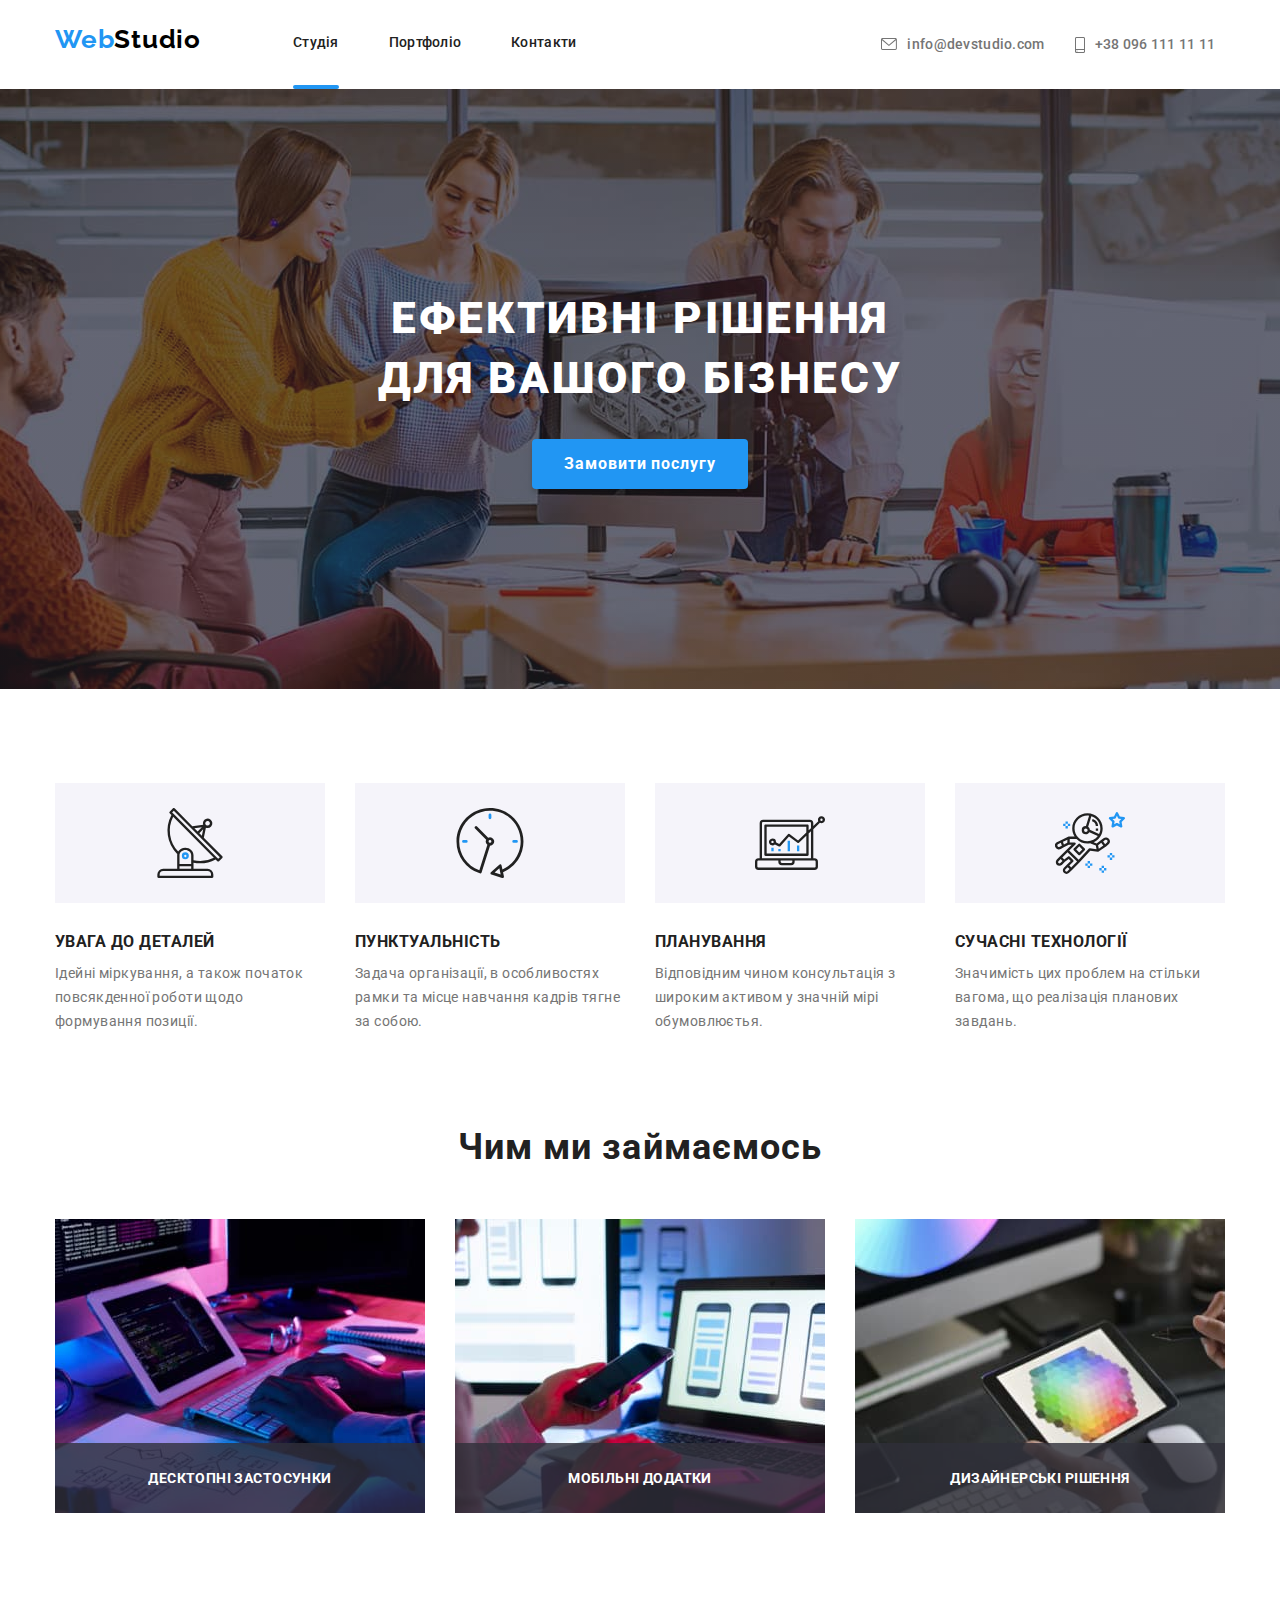
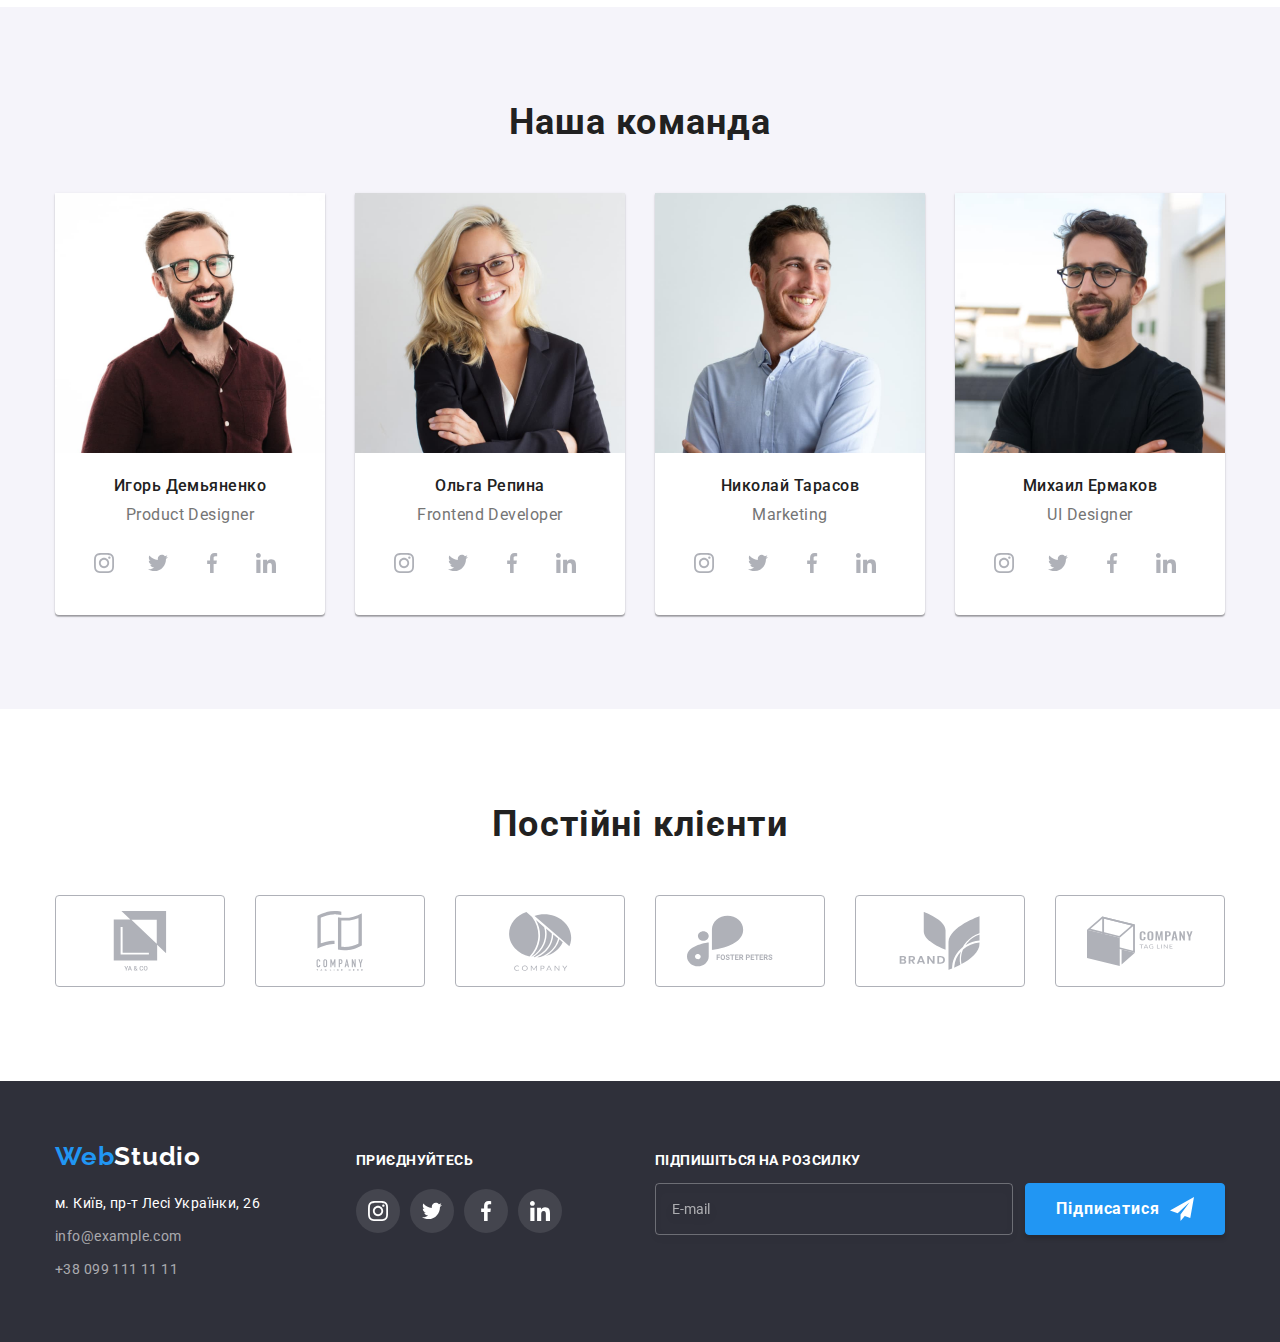
==== commit edc0a5fa: "Нарешті" ====
--- a/index.html
+++ b/index.html
@@ -59,8 +59,6 @@
                   </a>
                 </li>
               </ul>
-            </div>
-            <div class="header-social">
               <ul class="header-social__menu list">
                 <li class="header-social__item aria-label="Linkedin">
                   <a class="header-social__link" href="/">Linkedin</a></li>
@@ -71,9 +69,8 @@
                 <li class="header-social__item aria-label="Instagram">
                   <a class="header-social__link" href="/">Instagram</a></li>
                 </ul>
-              </div>
             </div>
-          
+          </div>
       </div>
     </header>
 <main>
--- a/css/main.min.css
+++ b/css/main.min.css
@@ -1,2 +1,2 @@
-h1,h2,h3,h4,h5,h6,p{margin:0;padding:0}a{text-decoration:none}li{display:inline-block}img{display:block;max-width:100%;height:auto}ul{list-style:none;margin:0;padding:0}body{margin:0;font-family:'Roboto', sans-serif;font-size:14px;line-height:1.5;letter-spacing:0.03em;background-color:#fff;color:#757575}body.open-modal{overflow:hidden}.feature__list,.directions-list,.team-list,.team-list>.team-list__item,.clients__list{margin:0;padding:0;list-style:none}.main,.feature,.directions,.team,.our-clients,.footer{padding:60px 0}@media screen and (min-width: 1200px){.main,.feature,.directions,.team,.our-clients,.footer{padding:94px 0}}.header-menu,.feature__box,.directions-box,.team-box,.clients,.footer-contacts{margin-left:auto;margin-right:auto;padding-left:15px;padding-right:15px}@media screen and (min-width: 480px){.header-menu,.feature__box,.directions-box,.team-box,.clients,.footer-contacts{width:480px}}@media screen and (min-width: 768px){.header-menu,.feature__box,.directions-box,.team-box,.clients,.footer-contacts{width:768px}}@media screen and (min-width: 1200px){.header-menu,.feature__box,.directions-box,.team-box,.clients,.footer-contacts{width:1200px}}.section-title{position:absolute;width:1px;height:1px;margin:-1px;padding:0;overflow:hidden;border:0;clip:rect(0 0 0 0)}.header-nav--current{color:#2196F3}@media screen and (min-width: 768px){.header-nav--current::after{content:"";display:block;position:relative;top:32px;bottom:-1px;width:100%;height:4px;background-color:#2196F3;-webkit-border-radius:2px;border-radius:2px}}.header-menu{display:-webkit-box;display:-webkit-flex;display:-ms-flexbox;display:flex;padding:0 15px;position:relative}@media screen and (max-width: 767px){.header-menu{width:100%}}.header-nav__logo{font-family:Raleway;font-style:normal;font-weight:700;font-size:24px;line-height:1.16;letter-spacing:0.03em;color:#000}@media screen and (max-width: 767px){.header-nav__logo{padding-top:16px;padding-bottom:16px}}@media screen and (min-width: 768px){.header-nav__logo{padding-top:26px;padding-bottom:26px}}@media screen and (min-width: 1200px){.header-nav__logo{width:145px;padding-top:24px;padding-bottom:25px;font-size:26px;line-height:1.19;letter-spacing:0.03em;color:#000}}.header-nav__web{color:#2196F3}.header-button{display:-webkit-inline-box;display:-webkit-inline-flex;display:-ms-inline-flexbox;display:inline-flex;z-index:2;margin:0;padding:0;border:none;background-color:transparent;margin:10px 0 10px auto;-webkit-transition:fill 250ms cubic-bezier(0.4, 0, 0.2, 1);-o-transition:fill 250ms cubic-bezier(0.4, 0, 0.2, 1);transition:fill 250ms cubic-bezier(0.4, 0, 0.2, 1)}.header-button:focus{fill:#2196F3}@media screen and (min-width: 768px){.header-button{display:none}}.header-button .icon-close{display:none}.header-button.is-open .icon-close{display:block}.header-button.is-open .icon-menu{display:none}.header-window{background-color:#fff;z-index:1}@media screen and (max-width: 767px){.header-window{display:none;position:absolute;top:0;left:0;width:100%;padding:48px 40px;background:#FFFFFF;-webkit-box-shadow:0px 4px 8px rgba(0,0,0,0.04),0px 2px 4px rgba(0,0,0,0.08),0px 1px 3px rgba(0,0,0,0.16);box-shadow:0px 4px 8px rgba(0,0,0,0.04),0px 2px 4px rgba(0,0,0,0.08),0px 1px 3px rgba(0,0,0,0.16);-webkit-transform:translateY(-100%);-ms-transform:translateY(-100%);transform:translateY(-100%);-webkit-transition:-webkit-transform 250ms cubic-bezier(0.4, 0, 0.2, 1);transition:-webkit-transform 250ms cubic-bezier(0.4, 0, 0.2, 1);-o-transition:transform 250ms cubic-bezier(0.4, 0, 0.2, 1);transition:transform 250ms cubic-bezier(0.4, 0, 0.2, 1);transition:transform 250ms cubic-bezier(0.4, 0, 0.2, 1), -webkit-transform 250ms cubic-bezier(0.4, 0, 0.2, 1)}.header-window.is-open{display:block;-webkit-transform:translateY(0);-ms-transform:translateY(0);transform:translateY(0)}}@media screen and (min-width: 768px){.header-window{display:-webkit-box;display:-webkit-flex;display:-ms-flexbox;display:flex;margin-left:93px}}@media screen and (max-width: 767px){.header-navigation{margin-bottom:302px}}@media screen and (min-width: 768px){.header-navigation{padding-top:32px;margin-bottom:32px}}@media screen and (min-width: 768px){.header-nav__list{display:-webkit-box;display:-webkit-flex;display:-ms-flexbox;display:flex}}@media screen and (max-width: 767px){.header-nav__item{display:block}.header-nav__item:not(:last-child){margin-bottom:32px}}@media screen and (min-width: 768px){.header-nav__list .header-nav__item+.header-nav__item{margin-left:50px}}.header-nav__link{font-weight:500;font-size:40px;line-height:47px;text-align:center;letter-spacing:0.02em;color:#212121;-webkit-transition-property:color;-o-transition-property:color;transition-property:color;-webkit-transition-duration:250ms;-o-transition-duration:250ms;transition-duration:250ms;-webkit-transition-timing-function:cubic-bezier(0.4, 0, 0.2, 1);-o-transition-timing-function:cubic-bezier(0.4, 0, 0.2, 1);transition-timing-function:cubic-bezier(0.4, 0, 0.2, 1)}@media screen and (min-width: 768px){.header-nav__link{font-size:14px;line-height:1.14;letter-spacing:0.02em}}@media screen and (max-width: 767px){.header-contacts{padding-bottom:64px}}@media screen and (min-width: 768px) and (max-width: 1199px){.header-contacts{margin-left:84px;padding-top:21px;padding-bottom:21px}}@media screen and (min-width: 1200px){.header-contacts{text-align:center;-webkit-box-pack:center;-webkit-justify-content:center;-ms-flex-pack:center;justify-content:center;display:-webkit-box;display:-webkit-flex;display:-ms-flexbox;display:flex}}.header-contacts__menu{display:-webkit-box;display:-webkit-flex;display:-ms-flexbox;display:flex}@media screen and (max-width: 767px){.header-contacts__menu{-webkit-box-orient:vertical;-webkit-box-direction:reverse;-webkit-flex-direction:column-reverse;-ms-flex-direction:column-reverse;flex-direction:column-reverse}}@media screen and (min-width: 768px){.header-contacts__menu{-webkit-flex-wrap:wrap;-ms-flex-wrap:wrap;flex-wrap:wrap}}@media screen and (min-width: 1200px){.header-contacts__menu{margin-left:auto;-webkit-flex-wrap:nowrap;-ms-flex-wrap:nowrap;flex-wrap:nowrap}}@media screen and (max-width: 767px){.header-contacts__item:not(:first-child){margin-bottom:32px}}@media screen and (min-width: 768px) and (max-width: 1199px){.header-contacts__item:not(:last-child){margin-bottom:10px}}@media screen and (min-width: 1200px){.header-contacts__item{margin-left:305px;display:-webkit-inline-box;display:-webkit-inline-flex;display:-ms-inline-flexbox;display:inline-flex;-webkit-box-pack:center;-webkit-justify-content:center;-ms-flex-pack:center;justify-content:center;-webkit-box-align:center;-webkit-align-items:center;-ms-flex-align:center;align-items:center}.header-contacts .header-contacts__item+.header-contacts__item{margin-left:30px}}.header-contacts__mail,.header-contacts__phone{font-weight:500;letter-spacing:0.02em;color:#757575;-webkit-transition-property:color;-o-transition-property:color;transition-property:color;-webkit-transition-duration:250ms;-o-transition-duration:250ms;transition-duration:250ms;-webkit-transition-timing-function:cubic-bezier(0.4, 0, 0.2, 1);-o-transition-timing-function:cubic-bezier(0.4, 0, 0.2, 1);transition-timing-function:cubic-bezier(0.4, 0, 0.2, 1)}@media screen and (min-width: 768px){.header-contacts__mail,.header-contacts__phone{display:-webkit-box;display:-webkit-flex;display:-ms-flexbox;display:flex;-webkit-box-align:center;-webkit-align-items:center;-ms-flex-align:center;align-items:center;-webkit-box-pack:center;-webkit-justify-content:center;-ms-flex-pack:center;justify-content:center;-webkit-box-orient:horizontal;-webkit-box-direction:reverse;-webkit-flex-direction:row-reverse;-ms-flex-direction:row-reverse;flex-direction:row-reverse;font-size:12px;line-height:1.16}}@media screen and (min-width: 1200px){.header-contacts__mail,.header-contacts__phone{font-size:14px;line-height:1.14}}.header-contacts__mail:hover,.header-contacts__mail:focus,.header-contacts__phone:hover,.header-contacts__phone:focus{color:#2196F3}.mail__size{min-width:135px}@media screen and (max-width: 767px){.mail__size{font-size:24px;line-height:1.16;letter-spacing:0.02em}}.phone__size{min-width:122px}@media screen and (max-width: 767px){.phone__size{font-size:34px;line-height:1.17;letter-spacing:0.02em}}.header-contacts__icon{display:none}@media screen and (min-width: 1200px){.header-contacts__icon{display:inline-block;margin-right:10px;fill:#757575;-webkit-transition-property:fill;-o-transition-property:fill;transition-property:fill;-webkit-transition-duration:250ms;-o-transition-duration:250ms;transition-duration:250ms;-webkit-transition-timing-function:cubic-bezier(0.4, 0, 0.2, 1);-o-transition-timing-function:cubic-bezier(0.4, 0, 0.2, 1);transition-timing-function:cubic-bezier(0.4, 0, 0.2, 1)}}.header-contacts__icon-tabl{display:none}@media screen and (min-width: 768px) and (max-width: 1199px){.header-contacts__icon-tabl{display:-webkit-box;display:-webkit-flex;display:-ms-flexbox;display:flex;margin-right:10px;fill:#757575;-webkit-transition-property:fill;-o-transition-property:fill;transition-property:fill;-webkit-transition-duration:250ms;-o-transition-duration:250ms;transition-duration:250ms;-webkit-transition-timing-function:cubic-bezier(0.4, 0, 0.2, 1);-o-transition-timing-function:cubic-bezier(0.4, 0, 0.2, 1);transition-timing-function:cubic-bezier(0.4, 0, 0.2, 1)}}.header-social__item:not(:last-child){padding-right:10px;border-right:1px solid rgba(33,33,33,0.2)}.header-social__link{font-weight:500;font-size:18px;line-height:1.22;letter-spacing:0.02em;color:#757575;-webkit-transition:color 250ms cubic-bezier(0.4, 0, 0.2, 1);-o-transition:color 250ms cubic-bezier(0.4, 0, 0.2, 1);transition:color 250ms cubic-bezier(0.4, 0, 0.2, 1)}.header-social__link:hover,.header-social__link:focus{color:#2196F3}.header-social__item:not(:first-child){margin-left:10px}.header-nav__link:hover,.header-nav__link:focus{color:#2196F3}.header-contacts__phone:hover .header-contacts__icon,.header-contacts__phone:focus .header-contacts__icon{fill:#2196F3}.header-contacts__mail:hover .header-contacts__icon,.header-contacts__mail:focus .header-contacts__icon{fill:#2196F3}@media screen and (min-width: 768px){.header-social{display:none}}.main{padding:0;margin-left:auto;margin-right:auto;background-position:center;background-repeat:no-repeat;-webkit-background-size:cover;background-size:cover;background-color:#2F303A}@media screen and (max-width: 767px){.main{height:400px;background-image:-webkit-gradient(linear, left top, right top, from(rgba(47,48,58,0.4)), to(rgba(47,48,58,0.4))),url("../images/bcg/hero-480.jpg");background-image:-webkit-linear-gradient(left, rgba(47,48,58,0.4), rgba(47,48,58,0.4)),url("../images/bcg/hero-480.jpg");background-image:-o-linear-gradient(left, rgba(47,48,58,0.4), rgba(47,48,58,0.4)),url("../images/bcg/hero-480.jpg");background-image:linear-gradient(to right, rgba(47,48,58,0.4), rgba(47,48,58,0.4)),url("../images/bcg/hero-480.jpg")}}@media screen and (max-width: 767px) and (min-device-pixel-ratio: 2), screen and (max-width: 767px) and (-webkit-min-device-pixel-ratio: 2), screen and (max-width: 767px) and (-o-min-device-pixel-ratio: 2/1), screen and (max-width: 767px) and (min-resolution: 192dpi), screen and (max-width: 767px) and (min-resolution: 2dppx){.main{background-image:-webkit-gradient(linear, left top, right top, from(rgba(47,48,58,0.4)), to(rgba(47,48,58,0.4))),url("../images/bcg/hero-480@2x.jpg");background-image:-webkit-linear-gradient(left, rgba(47,48,58,0.4), rgba(47,48,58,0.4)),url("../images/bcg/hero-480@2x.jpg");background-image:-o-linear-gradient(left, rgba(47,48,58,0.4), rgba(47,48,58,0.4)),url("../images/bcg/hero-480@2x.jpg");background-image:linear-gradient(to right, rgba(47,48,58,0.4), rgba(47,48,58,0.4)),url("../images/bcg/hero-480@2x.jpg")}}@media screen and (min-width: 768px){.main{width:100%;padding:0;height:400px;background-image:-webkit-gradient(linear, left top, right top, from(rgba(47,48,58,0.4)), to(rgba(47,48,58,0.4))),url("../images/bcg/hero-768.jpg");background-image:-webkit-linear-gradient(left, rgba(47,48,58,0.4), rgba(47,48,58,0.4)),url("../images/bcg/hero-768.jpg");background-image:-o-linear-gradient(left, rgba(47,48,58,0.4), rgba(47,48,58,0.4)),url("../images/bcg/hero-768.jpg");background-image:linear-gradient(to right, rgba(47,48,58,0.4), rgba(47,48,58,0.4)),url("../images/bcg/hero-768.jpg")}}@media screen and (min-width: 768px) and (min-device-pixel-ratio: 2), screen and (min-width: 768px) and (-webkit-min-device-pixel-ratio: 2), screen and (min-width: 768px) and (-o-min-device-pixel-ratio: 2/1), screen and (min-width: 768px) and (min-resolution: 192dpi), screen and (min-width: 768px) and (min-resolution: 2dppx){.main{background-image:-webkit-gradient(linear, left top, right top, from(rgba(47,48,58,0.4)), to(rgba(47,48,58,0.4))),url("../images/bcg/hero-768@2x.jpg");background-image:-webkit-linear-gradient(left, rgba(47,48,58,0.4), rgba(47,48,58,0.4)),url("../images/bcg/hero-768@2x.jpg");background-image:-o-linear-gradient(left, rgba(47,48,58,0.4), rgba(47,48,58,0.4)),url("../images/bcg/hero-768@2x.jpg");background-image:linear-gradient(to right, rgba(47,48,58,0.4), rgba(47,48,58,0.4)),url("../images/bcg/hero-768@2x.jpg")}}@media screen and (min-width: 1200px){.main{max-width:1600px;height:600px;background-image:-webkit-gradient(linear, left top, right top, from(rgba(47,48,58,0.4)), to(rgba(47,48,58,0.4))),url("../images/bcg/hero.jpg");background-image:-webkit-linear-gradient(left, rgba(47,48,58,0.4), rgba(47,48,58,0.4)),url("../images/bcg/hero.jpg");background-image:-o-linear-gradient(left, rgba(47,48,58,0.4), rgba(47,48,58,0.4)),url("../images/bcg/hero.jpg");background-image:linear-gradient(to right, rgba(47,48,58,0.4), rgba(47,48,58,0.4)),url("../images/bcg/hero.jpg")}}@media screen and (min-width: 1200px) and (min-device-pixel-ratio: 2), screen and (min-width: 1200px) and (-webkit-min-device-pixel-ratio: 2), screen and (min-width: 1200px) and (-o-min-device-pixel-ratio: 2/1), screen and (min-width: 1200px) and (min-resolution: 192dpi), screen and (min-width: 1200px) and (min-resolution: 2dppx){.main{background-image:-webkit-gradient(linear, left top, right top, from(rgba(47,48,58,0.4)), to(rgba(47,48,58,0.4))),url("../images/bcg/hero@2x.jpg");background-image:-webkit-linear-gradient(left, rgba(47,48,58,0.4), rgba(47,48,58,0.4)),url("../images/bcg/hero@2x.jpg");background-image:-o-linear-gradient(left, rgba(47,48,58,0.4), rgba(47,48,58,0.4)),url("../images/bcg/hero@2x.jpg");background-image:linear-gradient(to right, rgba(47,48,58,0.4), rgba(47,48,58,0.4)),url("../images/bcg/hero@2x.jpg")}}.main__menu{display:block;text-align:center}@media screen and (max-width: 1199px){.main__menu{padding-bottom:118px;padding-top:118px;padding-left:15px;padding-right:15px}}@media screen and (min-width: 1200px){.main__menu{padding-bottom:200px;padding-top:200px}}.main__title{margin-bottom:30px;font-weight:900;font-size:26px;line-height:1.615;letter-spacing:0.06em;text-align:center;text-transform:uppercase;color:#fff}@media screen and (max-width: 767px){.main__title{font-size:26px;line-height:1.61}}@media screen and (min-width: 1200px){.main__title{font-size:44px;line-height:1.36}}.main__button{display:inline-block;padding:10px 32px;min-width:200px;font-weight:700;font-size:16px;line-height:1.87;-webkit-box-align:center;-webkit-align-items:center;-ms-flex-align:center;align-items:center;letter-spacing:0.06em;color:#fff;background-color:#2196F3;border:none;-webkit-box-shadow:0px 4px 4px rgba(0,0,0,0.15);box-shadow:0px 4px 4px rgba(0,0,0,0.15);-webkit-border-radius:4px;border-radius:4px;cursor:pointer;-webkit-transition:background-color 250ms cubic-bezier(0.4, 0, 0.2, 1);-o-transition:background-color 250ms cubic-bezier(0.4, 0, 0.2, 1);transition:background-color 250ms cubic-bezier(0.4, 0, 0.2, 1)}.main__button:hover,.main__button:focus{background-color:#188CE8}.backdrop{position:fixed;top:0;left:0;width:100%;height:100%;background:rgba(0,0,0,0.2);z-index:1;opacity:1;-webkit-transition:opacity 250ms cubic-bezier(0.4, 0, 0.2, 1);-o-transition:opacity 250ms cubic-bezier(0.4, 0, 0.2, 1);transition:opacity 250ms cubic-bezier(0.4, 0, 0.2, 1);overflow-y:scroll}.modal{top:50%;left:50%;padding:40px;background-color:#fff;-webkit-box-shadow:0px 1px 3px rgba(0,0,0,0.12),0px 1px 1px rgba(0,0,0,0.14),0px 2px 1px rgba(0,0,0,0.2);box-shadow:0px 1px 3px rgba(0,0,0,0.12),0px 1px 1px rgba(0,0,0,0.14),0px 2px 1px rgba(0,0,0,0.2);-webkit-border-radius:4px;border-radius:4px;opacity:1;-webkit-transform:translate(-50%, -50%) scale(1);-ms-transform:translate(-50%, -50%) scale(1);transform:translate(-50%, -50%) scale(1);-webkit-transition:-webkit-transform 250ms cubic-bezier(0.4, 0, 0.2, 1);transition:-webkit-transform 250ms cubic-bezier(0.4, 0, 0.2, 1);-o-transition:transform 250ms cubic-bezier(0.4, 0, 0.2, 1);transition:transform 250ms cubic-bezier(0.4, 0, 0.2, 1);transition:transform 250ms cubic-bezier(0.4, 0, 0.2, 1), -webkit-transform 250ms cubic-bezier(0.4, 0, 0.2, 1)}@media screen and (max-width: 767px){.modal{width:450px;height:609px;-webkit-transform:translate(-50%, -65%);-ms-transform:translate(-50%, -65%);transform:translate(-50%, -65%)}}@media screen and (max-width: 1199px){.modal{position:absolute;width:450px;height:609px}}@media screen and (min-width: 1200px){.modal{position:absolute;width:528px;min-height:581px}}.backdrop.backdrop__is-hidden{opacity:0;pointer-events:none}.backdrop.backdrop__is-hidden .modal{-webkit-transform:translate(-50%, -50%) scale(0.7);-ms-transform:translate(-50%, -50%) scale(0.7);transform:translate(-50%, -50%) scale(0.7);opacity:0}.modal__title{font-size:20px;font-weight:700;line-height:1.17;letter-spacing:0.03em;text-align:center;color:#212121}.form__message{outline:none;width:100%;height:40px;border:1px solid rgba(33,33,33,0.2);-webkit-border-radius:4px;border-radius:4px;margin-top:4px;text-indent:42px;-webkit-transition:border 250ms cubic-bezier(0.4, 0, 0.2, 1);-o-transition:border 250ms cubic-bezier(0.4, 0, 0.2, 1);transition:border 250ms cubic-bezier(0.4, 0, 0.2, 1);font-family:inherit;height:120px;resize:none;padding:12px 16px;text-indent:0}.form__message::-webkit-input-placeholder{line-height:1.14;letter-spacing:0.01em;color:rgba(117,117,117,0.5)}.form__message:-ms-input-placeholder{line-height:1.14;letter-spacing:0.01em;color:rgba(117,117,117,0.5)}.form__message::-ms-input-placeholder{line-height:1.14;letter-spacing:0.01em;color:rgba(117,117,117,0.5)}.form__message::placeholder{line-height:1.14;letter-spacing:0.01em;color:rgba(117,117,117,0.5)}.form{margin-top:12px;width:100%}.form__field{font-size:12px;line-height:1.16;letter-spacing:0.01em;display:block;margin-bottom:10px;text-align:left;color:#757575;position:relative}.form__submit{display:block;color:#fff;background-color:#2196F3;font-family:Roboto, sans-serif;font-size:16px;font-weight:700;font-style:normal;line-height:1.88;letter-spacing:0.06em;text-align:center;-webkit-box-shadow:0px 4px 4px rgba(0,0,0,0.15);box-shadow:0px 4px 4px rgba(0,0,0,0.15);-webkit-border-radius:4px;border-radius:4px;border-color:#2196F3;cursor:pointer}.form__input{outline:none;width:100%;height:40px;border:1px solid rgba(33,33,33,0.2);-webkit-border-radius:4px;border-radius:4px;margin-top:4px;text-indent:42px;-webkit-transition:border 250ms cubic-bezier(0.4, 0, 0.2, 1);-o-transition:border 250ms cubic-bezier(0.4, 0, 0.2, 1);transition:border 250ms cubic-bezier(0.4, 0, 0.2, 1)}.form__input:focus{border:1px solid #2196F3;-webkit-border-radius:4px;border-radius:4px}.form__input:hover{border:1px solid #2196F3;-webkit-border-radius:4px;border-radius:4px}.form__icon{display:block;width:18px;height:18px;position:absolute;top:50%;left:12px;-webkit-transition:fill 250ms cubic-bezier(0.4, 0, 0.2, 1);-o-transition:fill 250ms cubic-bezier(0.4, 0, 0.2, 1);transition:fill 250ms cubic-bezier(0.4, 0, 0.2, 1)}.form__input:focus+.form__icon{fill:#2196F3}.form__input:hover+.form__icon{fill:#2196F3}.form__close{position:absolute;display:-webkit-box;display:-webkit-flex;display:-ms-flexbox;display:flex;-webkit-box-pack:center;-webkit-justify-content:center;-ms-flex-pack:center;justify-content:center;-webkit-box-align:center;-webkit-align-items:center;-ms-flex-align:center;align-items:center;width:30px;height:30px;top:8px;right:8px;background-color:#fff;border:1px solid rgba(0,0,0,0.1);-webkit-border-radius:50%;border-radius:50%;cursor:pointer}.form__close-icon{position:absolute;-webkit-transition:fill 250ms cubic-bezier(0.4, 0, 0.2, 1);-o-transition:fill 250ms cubic-bezier(0.4, 0, 0.2, 1);transition:fill 250ms cubic-bezier(0.4, 0, 0.2, 1)}.form__close:hover .form__close-icon{fill:#2196F3}.form__policy-box{color:#757575;margin-bottom:30px;display:-webkit-box;display:-webkit-flex;display:-ms-flexbox;display:flex;-webkit-box-align:center;-webkit-align-items:center;-ms-flex-align:center;align-items:center;-webkit-box-pack:center;-webkit-justify-content:center;-ms-flex-pack:center;justify-content:center}@media screen and (max-width: 1199px){.form__policy-box{font-size:12px;line-height:1.16}}@media screen and (min-width: 1200px){.form__policy-box{font-size:14px;line-height:1.71}}.form__policy-link{-webkit-text-decoration-line:underline;text-decoration-line:underline;color:#2196F3}@media screen and (max-width: 1199px){.form__policy-link{font-size:12px;line-height:1.16}}@media screen and (mix-width: 1200px){.form__policy-link{font-size:14px;line-height:1.71}}.form__policy-checkbox{position:absolute;width:1px;height:1px;margin:-1px;padding:0;overflow:hidden;border:0;clip:rect(0 0 0 0)}.form__policy-checkbox:checked+.form__policy-box::before{background-color:#2196F3;background-image:url(../images/1/icon-check.svg);background-repeat:no-repeat;background-position:center;-webkit-background-size:contain;background-size:contain;border-color:#2196F3}.form__policy-checkbox:focus+.form__policy-box::before{border:1px solid #2196F3}.form__policy-box::before{content:"";width:16px;height:16px;-webkit-border-radius:2px;border-radius:2px;margin-right:8px;border:1px solid #212121;-webkit-transition:border-color 250ms cubic-bezier(0.4, 0, 0.2, 1);-o-transition:border-color 250ms cubic-bezier(0.4, 0, 0.2, 1);transition:border-color 250ms cubic-bezier(0.4, 0, 0.2, 1)}.submit-btn{padding:0;margin:0 auto;padding:10px 55px}.feature__list{margin-left:auto;margin-right:auto;padding-left:15px;padding-right:15px;width:100%}@media screen and (max-width: 767px){.feature__list{max-width:450px}}@media screen and (min-width: 768px){.feature__list{display:-webkit-box;display:-webkit-flex;display:-ms-flexbox;display:flex;-webkit-flex-wrap:wrap;-ms-flex-wrap:wrap;flex-wrap:wrap;-webkit-box-pack:center;-webkit-justify-content:center;-ms-flex-pack:center;justify-content:center;max-width:768px}}@media screen and (min-width: 1200px){.feature__list{max-width:1200px}}.feature__item{margin-bottom:30px}@media screen and (max-width: 767px){.feature__item{width:100%}}@media screen and (min-width: 768px){.feature__item{width:-webkit-calc((100% - 30px) / 2);width:calc((100% - 30px) / 2)}.feature__item:nth-child(2n){margin-left:30px}.feature__item:nth-child(n+3){margin-bottom:0}}@media screen and (min-width: 1200px){.feature__item{width:-webkit-calc((100% - 8 * 15px) / 4);width:calc((100% - 8 * 15px) / 4);margin-bottom:0}.feature__item:not(:first-child){margin-left:30px}}.feature__item::before{display:block;content:'';height:120px;margin-bottom:30px;background-repeat:no-repeat;background-position:center;background-color:#F5F4FA}.feature__item.icon-antenna::before{background-image:url(../images/1/antenna.svg)}.feature__item.icon-clock::before{background-image:url(../images/1/clock1.svg)}.feature__item.icon-diagram::before{background-image:url(../images/1/diagram.svg)}.feature__item.icon-astronaut::before{background-image:url(../images/1/astronaut.svg)}.featute__subtitle{margin-bottom:10px;font-weight:700;line-height:1.14;letter-spacing:0.03em;text-transform:uppercase;color:#212121}@media screen and (max-width: 767px){.featute__subtitle{text-align:center}}.feature__text{font-weight:400;line-height:1.71;letter-spacing:0.03em;color:#757575}.directions{padding-top:0}@media screen and (max-width: 1199px){.directions{display:none}}.directions__title{margin-bottom:50px;font-weight:700;font-size:36px;line-height:1.16;text-align:center;letter-spacing:0.03em;color:#212121}.directions-list{display:-webkit-box;display:-webkit-flex;display:-ms-flexbox;display:flex;-webkit-box-align:center;-webkit-align-items:center;-ms-flex-align:center;align-items:center}.directions-list__picture{height:294px}.directions-list__item{position:relative}.directions-list__item:not(:first-child){margin-left:30px}.directions-list__text{position:absolute;width:100%;bottom:0;left:0;display:-webkit-box;display:-webkit-flex;display:-ms-flexbox;display:flex;-webkit-box-pack:center;-webkit-justify-content:center;-ms-flex-pack:center;justify-content:center;text-transform:uppercase;font-weight:700;line-height:1.17;text-align:center;letter-spacing:0.03em;color:#fff;background-color:rgba(47,48,58,0.8);padding-top:27px;padding-bottom:27px}.team{background-color:#F5F4FA}@media screen and (max-width: 767px){.team-box{width:100%;display:inline-block;text-align:center}}.team-list{margin-left:auto;margin-right:auto}@media screen and (min-width: 768px){.team-list{display:-webkit-inline-box;display:-webkit-inline-flex;display:-ms-inline-flexbox;display:inline-flex;-webkit-flex-wrap:wrap;-ms-flex-wrap:wrap;flex-wrap:wrap}}@media screen and (min-width: 1200px){.team-list{-webkit-flex-wrap:nowrap;-ms-flex-wrap:nowrap;flex-wrap:nowrap}}.team-box__title{font-weight:700;letter-spacing:0.03em;text-align:center;line-height:1.17;color:#212121}@media screen and (max-width: 1199px){.team-box__title{font-size:28px;margin-bottom:30px}}@media screen and (min-width: 1200px){.team-box__title{margin-bottom:50px;font-size:36px}}.team-list>.team-list__item{-webkit-box-shadow:0px 1px 3px rgba(0,0,0,0.12),0px 1px 1px rgba(0,0,0,0.14),0px 2px 1px rgba(0,0,0,0.2);box-shadow:0px 1px 3px rgba(0,0,0,0.12),0px 1px 1px rgba(0,0,0,0.14),0px 2px 1px rgba(0,0,0,0.2);-webkit-border-radius:0px 0px 4px 4px;border-radius:0px 0px 4px 4px;background-color:#fff}@media screen and (max-width: 767px){.team-list>.team-list__item{max-width:450px}.team-list>.team-list__item:not(:last-child){margin-bottom:30px}}@media screen and (min-width: 768px) and (max-width: 1199px){.team-list>.team-list__item{max-width:354px;width:-webkit-calc((100% - 30px) / 2);width:calc((100% - 30px) / 2)}.team-list>.team-list__item:nth-child(2n){margin-left:30px}.team-list>.team-list__item:nth-child(-n+2){margin-bottom:30px}}@media screen and (min-width: 1200px){.team-list>.team-list__item{margin-bottom:0;width:270px;width:-webkit-calc((100% - 90px) / 4);width:calc((100% - 90px) / 4)}.team-list>.team-list__item:not(:first-child){margin-left:30px}}.team-list__picture{width:100%;height:auto}.team-member__subtitle{margin-bottom:10px;font-weight:500;font-size:16px;line-height:1.18;text-align:center;letter-spacing:0.03em;color:#212121}.team-member__position{font-weight:normal;font-size:16px;line-height:1.18;text-align:center;letter-spacing:0.03em;color:#757575;margin-bottom:16px}.team-member__box{margin:24px 0 30px 0}.social-menu{display:-webkit-box;display:-webkit-flex;display:-ms-flexbox;display:flex;-webkit-box-pack:center;-webkit-justify-content:center;-ms-flex-pack:center;justify-content:center;-webkit-box-align:center;-webkit-align-items:center;-ms-flex-align:center;align-items:center;background-color:#fff}.social-menu__link{display:block;width:44px;height:44px;-webkit-border-radius:50%;border-radius:50%;margin-right:10px;-webkit-transition-property:background-color;-o-transition-property:background-color;transition-property:background-color;-webkit-transition-duration:250ms;-o-transition-duration:250ms;transition-duration:250ms;-webkit-transition-timing-function:cubic-bezier(0.4, 0, 0.2, 1);-o-transition-timing-function:cubic-bezier(0.4, 0, 0.2, 1);transition-timing-function:cubic-bezier(0.4, 0, 0.2, 1)}.social-menu__link:hover,.social-menu__link:focus{background-color:#2196F3}.social-menu__icon{width:20px;height:20px;fill:#AFB1B8;-webkit-transition-property:fill;-o-transition-property:fill;transition-property:fill;-webkit-transition-duration:250ms;-o-transition-duration:250ms;transition-duration:250ms;-webkit-transition-timing-function:cubic-bezier(0.4, 0, 0.2, 1);-o-transition-timing-function:cubic-bezier(0.4, 0, 0.2, 1);transition-timing-function:cubic-bezier(0.4, 0, 0.2, 1)}.instagram,.twitter,.facebook,.linkedin{display:-webkit-box;display:-webkit-flex;display:-ms-flexbox;display:flex;-webkit-box-align:center;-webkit-align-items:center;-ms-flex-align:center;align-items:center;-webkit-box-pack:center;-webkit-justify-content:center;-ms-flex-pack:center;justify-content:center}.instagram:hover .social-menu__icon,.instagram:focus .social-menu__icon{fill:#fff}.twitter:hover .social-menu__icon,.twitter:focus .social-menu__icon{fill:#fff}.facebook:hover .social-menu__icon,.facebook:focus .social-menu__icon{fill:#fff}.linkedin:hover .social-menu__icon,.linkedin:focus .social-menu__icon{fill:#fff}@media screen and (max-width: 479px){.clients{width:100%}}.clients__title{letter-spacing:0.03em;color:#212121;font-weight:700;text-align:center;line-height:1.17}@media screen and (max-width: 1199px){.clients__title{margin-bottom:30px;font-size:28px}}@media screen and (min-width: 1200px){.clients__title{margin-bottom:50px;font-size:36px}}@media screen and (max-width: 479px){.clients__list{width:auto;text-align:center}}@media screen and (min-width: 480px){.clients__list{width:100%;display:-webkit-inline-box;display:-webkit-inline-flex;display:-ms-inline-flexbox;display:inline-flex;-webkit-flex-wrap:wrap;-ms-flex-wrap:wrap;flex-wrap:wrap;-webkit-box-align:center;-webkit-align-items:center;-ms-flex-align:center;align-items:center;-webkit-box-pack:center;-webkit-justify-content:center;-ms-flex-pack:center;justify-content:center}}@media screen and (min-width: 768px){.clients__list{display:-webkit-box;display:-webkit-flex;display:-ms-flexbox;display:flex;-webkit-flex-wrap:wrap;-ms-flex-wrap:wrap;flex-wrap:wrap;-webkit-box-pack:center;-webkit-justify-content:center;-ms-flex-pack:center;justify-content:center;width:738px}}@media screen and (min-width: 1200px){.clients__list{display:-webkit-box;display:-webkit-flex;display:-ms-flexbox;display:flex;-webkit-box-pack:start;-webkit-justify-content:flex-start;-ms-flex-pack:start;justify-content:flex-start;-webkit-flex-wrap:none;-ms-flex-wrap:none;flex-wrap:none;width:1200px}}.clients__item{margin-right:30px;margin-bottom:30px}@media screen and (max-width: 479px){.clients__item{margin-right:0;margin-bottom:0}}@media screen and (max-width: 767px){.clients__item:nth-last-child(-n+2){margin-bottom:0}.clients__item:nth-child(2n){margin-right:0}}@media screen and (min-width: 768px) and (max-width: 1199px){.clients__item:nth-last-child(-n+3){margin-bottom:0}.clients__item:nth-child(3n){margin-right:0}}@media screen and (min-width: 1200px){.clients__item{margin:0}.clients__item:not(:first-child){margin-left:30px}}.clients__link{display:-webkit-box;display:-webkit-flex;display:-ms-flexbox;display:flex;-webkit-box-pack:center;-webkit-justify-content:center;-ms-flex-pack:center;justify-content:center;-webkit-box-align:center;-webkit-align-items:center;-ms-flex-align:center;align-items:center;padding:0;margin:0;height:92px;border:1px;border-style:solid;border-color:#AFB1B8;-webkit-border-radius:4px;border-radius:4px;-webkit-transition-property:border-color;-o-transition-property:border-color;transition-property:border-color;-webkit-transition-duration:250ms;-o-transition-duration:250ms;transition-duration:250ms;-webkit-transition-timing-function:cubic-bezier(0.4, 0, 0.2, 1);-o-transition-timing-function:cubic-bezier(0.4, 0, 0.2, 1);transition-timing-function:cubic-bezier(0.4, 0, 0.2, 1)}.clients__link:hover,.clients__link:focus{border-color:#2196F3;fill:#2196F3}@media screen and (max-width: 767px){.clients__link{width:210px}}@media screen and (min-width: 768px){.clients__link{width:226px}}@media screen and (min-width: 1200px){.clients__link{width:170px}}.clients-logo__icon{-webkit-transition-property:fill;-o-transition-property:fill;transition-property:fill;-webkit-transition-duration:250ms;-o-transition-duration:250ms;transition-duration:250ms;-webkit-transition-timing-function:cubic-bezier(0.4, 0, 0.2, 1);-o-transition-timing-function:cubic-bezier(0.4, 0, 0.2, 1);transition-timing-function:cubic-bezier(0.4, 0, 0.2, 1)}.client1,.client2,.client3,.client4,.client5,.client6{fill:#AFB1B8}@media screen and (max-width: 453px){.client1,.client2,.client3,.client4,.client5{margin-bottom:30px}}@media screen and (min-width: 454px) and (max-width: 479px){.client1:nth-last-child(-n+2),.client2:nth-last-child(-n+2),.client3:nth-last-child(-n+2),.client4:nth-last-child(-n+2),.client5:nth-last-child(-n+2){margin-bottom:30px}}.footer{background-color:#2F303A}@media screen and (min-width: 1200px){.footer{padding-top:60px;padding-bottom:60px}}@media screen and (max-width: 767px){.footer-contacts{width:100%}}@media screen and (min-width: 768px){.footer-contacts{padding-left:0;padding-right:0;margin-left:auto;margin-right:auto}}@media screen and (min-width: 1200px){.footer-contacts{display:-webkit-box;display:-webkit-flex;display:-ms-flexbox;display:flex;-webkit-box-align:baseline;-webkit-align-items:baseline;-ms-flex-align:baseline;align-items:baseline;margin-left:auto;margin-right:auto;padding-left:15px;padding-right:15px}}@media screen and (min-width: 768px){.footer-wrapper{margin:0;padding:0;display:-webkit-box;display:-webkit-flex;display:-ms-flexbox;display:flex;-webkit-justify-content:space-around;-ms-flex-pack:distribute;justify-content:space-around;margin-bottom:60px}}@media screen and (min-width: 1200px){.footer-wrapper{margin-left:0;margin-bottom:0;-webkit-box-align:baseline;-webkit-align-items:baseline;-ms-flex-align:baseline;align-items:baseline}}@media screen and (max-width: 767px){.contacts-box{margin-bottom:60px;text-align:center}}@media screen and (min-width: 1200px){.contacts-box{text-align:none;margin-bottom:0}}.contacts-box__logo{font-family:Raleway;font-style:normal;font-weight:700;display:inline-block;margin:0 auto;margin-bottom:20px;letter-spacing:0.03em;color:#fff;font-size:24px;line-height:1.17}@media screen and (min-width: 1200px){.contacts-box__logo{font-size:26px;line-height:1.19}}.contacts-box__web{color:#2196F3}.contacts__menu{display:inline-block;width:231px}.contacts__menu>.contacts__list{font-style:normal;font-weight:400;font-size:14px;line-height:1.71;letter-spacing:0.03em}.contacts__item{display:inline-block}@media screen and (max-width: 1199px){.contacts__item:not(:last-child){margin-bottom:8px}}@media screen and (min-width: 1200px){.contacts__item{display:block}.contacts__item:not(:last-child){margin-bottom:9px}}.contacts__mail,.contacts__phone{-webkit-transition-property:color;-o-transition-property:color;transition-property:color;-webkit-transition-duration:250ms;-o-transition-duration:250ms;transition-duration:250ms;-webkit-transition-timing-function:cubic-bezier(0.4, 0, 0.2, 1);-o-transition-timing-function:cubic-bezier(0.4, 0, 0.2, 1);transition-timing-function:cubic-bezier(0.4, 0, 0.2, 1);color:rgba(255,255,255,0.6)}.contacts__mail:hover,.contacts__mail:focus,.contacts__phone:hover,.contacts__phone:focus{color:#2196F3}.contacts__address{-webkit-transition-property:color;-o-transition-property:color;transition-property:color;-webkit-transition-duration:250ms;-o-transition-duration:250ms;transition-duration:250ms;-webkit-transition-timing-function:cubic-bezier(0.4, 0, 0.2, 1);-o-transition-timing-function:cubic-bezier(0.4, 0, 0.2, 1);transition-timing-function:cubic-bezier(0.4, 0, 0.2, 1);color:#fff}.contacts__address:hover,.contacts__address:focus{color:#2196F3}@media screen and (max-width: 1199px){.comming{display:-webkit-box;display:-webkit-flex;display:-ms-flexbox;display:flex;-webkit-box-orient:vertical;-webkit-box-direction:normal;-webkit-flex-direction:column;-ms-flex-direction:column;flex-direction:column;margin-bottom:60px}}@media screen and (min-width: 1200px){.comming{padding:0;margin:0;margin-left:70px}}.comming__subtitle{margin-bottom:20px;font-weight:700;font-size:14px;line-height:1.14;text-transform:uppercase;letter-spacing:0.03em;color:#fff}@media screen and (max-width: 1199px){.comming__subtitle{text-align:center}}@media screen and (min-width: 1200px){.comming__subtitle{text-align:left}}.social-box{display:-webkit-box;display:-webkit-flex;display:-ms-flexbox;display:flex;-webkit-box-align:center;-webkit-align-items:center;-ms-flex-align:center;align-items:center}@media screen and (max-width: 1199px){.social-box{-webkit-box-pack:center;-webkit-justify-content:center;-ms-flex-pack:center;justify-content:center;margin-left:auto;margin-right:auto}}@media screen and (min-width: 1200px){.social-box{-webkit-box-pack:unset;-webkit-justify-content:unset;-ms-flex-pack:unset;justify-content:unset}}.social-box__item:not(:last-child){margin-right:10px}.social-box__link{display:block;width:44px;height:44px;-webkit-border-radius:50%;border-radius:50%;background-color:rgba(255,255,255,0.1);-webkit-transition-property:background-color;-o-transition-property:background-color;transition-property:background-color;-webkit-transition-duration:250ms;-o-transition-duration:250ms;transition-duration:250ms;-webkit-transition-timing-function:cubic-bezier(0.4, 0, 0.2, 1);-o-transition-timing-function:cubic-bezier(0.4, 0, 0.2, 1);transition-timing-function:cubic-bezier(0.4, 0, 0.2, 1)}.social-box__link:hover,.social-box__link:focus{background-color:#2196F3;color:#fff}.social-box__icon{width:20px;height:20px;fill:#fff}.instagram1,.twitter1,.facebook1,.linkedin1{display:-webkit-box;display:-webkit-flex;display:-ms-flexbox;display:flex;-webkit-box-align:center;-webkit-align-items:center;-ms-flex-align:center;align-items:center;-webkit-box-pack:center;-webkit-justify-content:center;-ms-flex-pack:center;justify-content:center}.subscribe{padding:0;margin:0;text-align:center}@media screen and (min-width: 1200px){.subscribe{margin-left:auto;text-align:start}}.subscribe__title{font-weight:700;letter-spacing:0.03em;line-height:1.17;margin-bottom:20px;text-transform:uppercase;color:#fff}@media screen and (min-width: 1200px){.subscribe__title{text-align:start}}.subscribe-form{display:inline-block}@media screen and (min-width: 1200px){.subscribe-form{display:-webkit-box;display:-webkit-flex;display:-ms-flexbox;display:flex}}.subscribe-field{margin:0;padding:0}@media screen and (min-width: 1200px){.subscribe-field{position:relative;display:-webkit-box;display:-webkit-flex;display:-ms-flexbox;display:flex}}.subscribe-field__input{min-height:50px;padding-left:16px;border:1px solid rgba(255,255,255,0.3);-webkit-box-sizing:border-box;box-sizing:border-box;-webkit-filter:drop-shadow(0px 4px 4px rgba(0,0,0,0.15));filter:drop-shadow(0px 4px 4px rgba(0,0,0,0.15));-webkit-border-radius:4px;border-radius:4px;background-color:transparent;color:rgba(255,255,255,0.6);outline:transparent;width:100%;max-width:450px;margin-bottom:20px;-webkit-transition:border-color 250ms cubic-bezier(0.4, 0, 0.2, 1);-o-transition:border-color 250ms cubic-bezier(0.4, 0, 0.2, 1);transition:border-color 250ms cubic-bezier(0.4, 0, 0.2, 1)}@media screen and (max-width: 767px){.subscribe-field__input{margin-bottom:20px}}@media screen and (min-width: 1200px){.subscribe-field__input{width:358px;margin-right:12px;margin-top:0;margin-bottom:0}}.subscribe-field__input:hover,.subscribe-field__input:focus{border-color:#2196F3}.subscribe-field__input::-webkit-input-placeholder{color:rgba(255,255,255,0.6)}.subscribe-field__input:-ms-input-placeholder{color:rgba(255,255,255,0.6)}.subscribe-field__input::-ms-input-placeholder{color:rgba(255,255,255,0.6)}.subscribe-field__input::placeholder{color:rgba(255,255,255,0.6)}.subscribe-field__submit{margin:0;font-size:16px;font-weight:700;line-height:1.875;letter-spacing:0.06em;padding:0;text-align:center;padding:10px 28px;min-width:200px;background-color:rgba(255,255,255,0.1);color:#fff;border:1px solid rgba(255,255,255,0.3);-webkit-border-radius:4px;border-radius:4px;cursor:pointer;display:-webkit-box;display:-webkit-flex;display:-ms-flexbox;display:flex;-webkit-box-pack:center;-webkit-justify-content:center;-ms-flex-pack:center;justify-content:center;-webkit-box-align:center;-webkit-align-items:center;-ms-flex-align:center;align-items:center;-webkit-transition:background-color 250ms cubic-bezier(0.4, 0, 0.2, 1),border-color 250ms cubic-bezier(0.4, 0, 0.2, 1);-o-transition:background-color 250ms cubic-bezier(0.4, 0, 0.2, 1),border-color 250ms cubic-bezier(0.4, 0, 0.2, 1);transition:background-color 250ms cubic-bezier(0.4, 0, 0.2, 1),border-color 250ms cubic-bezier(0.4, 0, 0.2, 1);outline:transparent}@media screen and (max-width: 1199px){.subscribe-field__submit{margin-left:auto;margin-right:auto}}.subscribe-field__submit:hover,.subscribe-field__submit:focus{background-color:#2196F3;border-color:#2196F3}.subscribe-field__icon{margin-left:10px}
+h1,h2,h3,h4,h5,h6,p{margin:0;padding:0}a{text-decoration:none}li{display:inline-block}img{display:block;max-width:100%;height:auto}ul{list-style:none;margin:0;padding:0}body{margin:0;font-family:'Roboto', sans-serif;font-size:14px;line-height:1.5;letter-spacing:0.03em;background-color:#fff;color:#757575}body.open-modal{overflow:hidden}.directions-list,.team-list,.team-list>.team-list__item,.clients__list{margin:0;padding:0;list-style:none}.main,.feature,.directions,.team,.our-clients,.footer{padding:60px 0}@media screen and (min-width: 1200px){.main,.feature,.directions,.team,.our-clients,.footer{padding:94px 0}}.header-menu,.feature__box,.directions-box,.team-box,.clients,.footer-contacts{margin-left:auto;margin-right:auto;padding-left:15px;padding-right:15px}@media screen and (min-width: 480px){.header-menu,.feature__box,.directions-box,.team-box,.clients,.footer-contacts{width:480px}}@media screen and (min-width: 768px){.header-menu,.feature__box,.directions-box,.team-box,.clients,.footer-contacts{width:768px}}@media screen and (min-width: 1200px){.header-menu,.feature__box,.directions-box,.team-box,.clients,.footer-contacts{width:1200px}}.section-title{position:absolute;width:1px;height:1px;margin:-1px;padding:0;overflow:hidden;border:0;clip:rect(0 0 0 0)}.header-nav--current{color:#2196F3}@media screen and (min-width: 768px){.header-nav--current::after{content:"";display:block;position:relative;top:32px;bottom:-1px;width:100%;height:4px;background-color:#2196F3;-webkit-border-radius:2px;border-radius:2px}}.header-menu{display:-webkit-box;display:-webkit-flex;display:-ms-flexbox;display:flex;padding:0 15px;position:relative}@media screen and (max-width: 767px){.header-menu{width:100%}}.header-nav__logo{font-family:Raleway;font-style:normal;font-weight:700;font-size:24px;line-height:1.16;letter-spacing:0.03em;color:#000}@media screen and (max-width: 767px){.header-nav__logo{padding-top:16px;padding-bottom:16px}}@media screen and (min-width: 768px){.header-nav__logo{padding-top:26px;padding-bottom:26px}}@media screen and (min-width: 1200px){.header-nav__logo{width:145px;padding-top:24px;padding-bottom:25px;font-size:26px;line-height:1.19;letter-spacing:0.03em;color:#000}}.header-nav__web{color:#2196F3}.header-button{display:-webkit-inline-box;display:-webkit-inline-flex;display:-ms-inline-flexbox;display:inline-flex;z-index:2;margin:0;padding:0;border:none;background-color:transparent;margin:10px 0 10px auto;-webkit-transition:fill 250ms cubic-bezier(0.4, 0, 0.2, 1);-o-transition:fill 250ms cubic-bezier(0.4, 0, 0.2, 1);transition:fill 250ms cubic-bezier(0.4, 0, 0.2, 1)}.header-button:focus{fill:#2196F3}@media screen and (min-width: 768px){.header-button{display:none}}.header-button .icon-close{display:none}.header-button.is-open .icon-close{display:block}.header-button.is-open .icon-menu{display:none}.header-window.open-modal{overflow:hidden}@media screen and (max-width: 767px){.is-open{display:block;position:fixed;top:10px;right:15px}}@media screen and (min-width: 768px){.is-open{display:none}}.header-window{background-color:#fff;z-index:1}@media screen and (max-width: 767px){.header-window{display:none;position:fixed;top:0;left:0;width:100%;height:100%;padding:48px 40px;background:#FFFFFF;-webkit-box-shadow:0px 4px 8px rgba(0,0,0,0.04),0px 2px 4px rgba(0,0,0,0.08),0px 1px 3px rgba(0,0,0,0.16);box-shadow:0px 4px 8px rgba(0,0,0,0.04),0px 2px 4px rgba(0,0,0,0.08),0px 1px 3px rgba(0,0,0,0.16);-webkit-transform:translateY(-100%);-ms-transform:translateY(-100%);transform:translateY(-100%);-webkit-transition:-webkit-transform 250ms cubic-bezier(0.4, 0, 0.2, 1);transition:-webkit-transform 250ms cubic-bezier(0.4, 0, 0.2, 1);-o-transition:transform 250ms cubic-bezier(0.4, 0, 0.2, 1);transition:transform 250ms cubic-bezier(0.4, 0, 0.2, 1);transition:transform 250ms cubic-bezier(0.4, 0, 0.2, 1), -webkit-transform 250ms cubic-bezier(0.4, 0, 0.2, 1)}.header-window.is-open{display:-webkit-box;display:-webkit-flex;display:-ms-flexbox;display:flex;-webkit-box-orient:vertical;-webkit-box-direction:normal;-webkit-flex-direction:column;-ms-flex-direction:column;flex-direction:column;-webkit-box-pack:justify;-webkit-justify-content:space-between;-ms-flex-pack:justify;justify-content:space-between;-webkit-transform:translateY(0);-ms-transform:translateY(0);transform:translateY(0)}}@media screen and (min-width: 768px){.header-window{display:-webkit-box;display:-webkit-flex;display:-ms-flexbox;display:flex;margin-left:93px}}@media screen and (min-width: 768px){.header-navigation{padding-top:32px;margin-bottom:32px}}@media screen and (min-width: 768px){.header-nav__list{display:-webkit-box;display:-webkit-flex;display:-ms-flexbox;display:flex}}@media screen and (max-width: 767px){.header-nav__item{display:block}.header-nav__item:not(:last-child){margin-bottom:32px}}@media screen and (min-width: 768px){.header-nav__list .header-nav__item+.header-nav__item{margin-left:50px}}.header-nav__link{font-weight:500;font-size:40px;line-height:47px;text-align:center;letter-spacing:0.02em;color:#212121;-webkit-transition-property:color;-o-transition-property:color;transition-property:color;-webkit-transition-duration:250ms;-o-transition-duration:250ms;transition-duration:250ms;-webkit-transition-timing-function:cubic-bezier(0.4, 0, 0.2, 1);-o-transition-timing-function:cubic-bezier(0.4, 0, 0.2, 1);transition-timing-function:cubic-bezier(0.4, 0, 0.2, 1)}@media screen and (min-width: 768px){.header-nav__link{font-size:14px;line-height:1.14;letter-spacing:0.02em}}@media screen and (max-width: 767px){.header-contacts{padding-bottom:64px}}@media screen and (min-width: 768px) and (max-width: 1199px){.header-contacts{margin-left:84px;padding-top:21px;padding-bottom:21px}}@media screen and (min-width: 1200px){.header-contacts{text-align:center;-webkit-box-pack:center;-webkit-justify-content:center;-ms-flex-pack:center;justify-content:center;display:-webkit-box;display:-webkit-flex;display:-ms-flexbox;display:flex}}.header-contacts__menu{display:-webkit-box;display:-webkit-flex;display:-ms-flexbox;display:flex}@media screen and (max-width: 767px){.header-contacts__menu{-webkit-box-orient:vertical;-webkit-box-direction:reverse;-webkit-flex-direction:column-reverse;-ms-flex-direction:column-reverse;flex-direction:column-reverse;margin-bottom:64px}}@media screen and (min-width: 768px){.header-contacts__menu{-webkit-flex-wrap:wrap;-ms-flex-wrap:wrap;flex-wrap:wrap}}@media screen and (min-width: 1200px){.header-contacts__menu{margin-left:auto;-webkit-flex-wrap:nowrap;-ms-flex-wrap:nowrap;flex-wrap:nowrap}}@media screen and (max-width: 767px){.header-contacts__item:not(:first-child){margin-bottom:32px}}@media screen and (min-width: 768px) and (max-width: 1199px){.header-contacts__item:not(:last-child){margin-bottom:10px}}@media screen and (min-width: 1200px){.header-contacts__item{margin-left:305px;display:-webkit-inline-box;display:-webkit-inline-flex;display:-ms-inline-flexbox;display:inline-flex;-webkit-box-pack:center;-webkit-justify-content:center;-ms-flex-pack:center;justify-content:center;-webkit-box-align:center;-webkit-align-items:center;-ms-flex-align:center;align-items:center}.header-contacts .header-contacts__item+.header-contacts__item{margin-left:30px}}.header-contacts__mail,.header-contacts__phone{font-weight:500;letter-spacing:0.02em;color:#757575;-webkit-transition-property:color;-o-transition-property:color;transition-property:color;-webkit-transition-duration:250ms;-o-transition-duration:250ms;transition-duration:250ms;-webkit-transition-timing-function:cubic-bezier(0.4, 0, 0.2, 1);-o-transition-timing-function:cubic-bezier(0.4, 0, 0.2, 1);transition-timing-function:cubic-bezier(0.4, 0, 0.2, 1)}@media screen and (min-width: 768px){.header-contacts__mail,.header-contacts__phone{display:-webkit-box;display:-webkit-flex;display:-ms-flexbox;display:flex;-webkit-box-align:center;-webkit-align-items:center;-ms-flex-align:center;align-items:center;-webkit-box-pack:center;-webkit-justify-content:center;-ms-flex-pack:center;justify-content:center;-webkit-box-orient:horizontal;-webkit-box-direction:reverse;-webkit-flex-direction:row-reverse;-ms-flex-direction:row-reverse;flex-direction:row-reverse;font-size:12px;line-height:1.16}}@media screen and (min-width: 1200px){.header-contacts__mail,.header-contacts__phone{font-size:14px;line-height:1.14}}.header-contacts__mail:hover,.header-contacts__mail:focus,.header-contacts__phone:hover,.header-contacts__phone:focus{color:#2196F3}.mail__size{min-width:135px}@media screen and (max-width: 767px){.mail__size{font-size:24px;line-height:1.16;letter-spacing:0.02em}}.phone__size{min-width:122px}@media screen and (max-width: 767px){.phone__size{font-size:34px;line-height:1.17;letter-spacing:0.02em;color:#2196F3}}.header-contacts__icon{display:none}@media screen and (min-width: 1200px){.header-contacts__icon{display:inline-block;margin-right:10px;fill:#757575;-webkit-transition-property:fill;-o-transition-property:fill;transition-property:fill;-webkit-transition-duration:250ms;-o-transition-duration:250ms;transition-duration:250ms;-webkit-transition-timing-function:cubic-bezier(0.4, 0, 0.2, 1);-o-transition-timing-function:cubic-bezier(0.4, 0, 0.2, 1);transition-timing-function:cubic-bezier(0.4, 0, 0.2, 1)}}.header-contacts__icon-tabl{display:none}@media screen and (min-width: 768px) and (max-width: 1199px){.header-contacts__icon-tabl{display:-webkit-box;display:-webkit-flex;display:-ms-flexbox;display:flex;margin-right:10px;fill:#757575;-webkit-transition-property:fill;-o-transition-property:fill;transition-property:fill;-webkit-transition-duration:250ms;-o-transition-duration:250ms;transition-duration:250ms;-webkit-transition-timing-function:cubic-bezier(0.4, 0, 0.2, 1);-o-transition-timing-function:cubic-bezier(0.4, 0, 0.2, 1);transition-timing-function:cubic-bezier(0.4, 0, 0.2, 1)}}.header-social__item:not(:last-child){padding-right:10px;border-right:1px solid rgba(33,33,33,0.2)}.header-social__link{font-weight:500;font-size:18px;line-height:1.22;letter-spacing:0.02em;color:#2196F3;-webkit-transition:color 250ms cubic-bezier(0.4, 0, 0.2, 1);-o-transition:color 250ms cubic-bezier(0.4, 0, 0.2, 1);transition:color 250ms cubic-bezier(0.4, 0, 0.2, 1)}.header-social__link:hover,.header-social__link:focus{color:#2196F3}.header-social__item:not(:first-child){margin-left:10px}.header-nav__link:hover,.header-nav__link:focus{color:#2196F3}.header-contacts__phone:hover .header-contacts__icon,.header-contacts__phone:focus .header-contacts__icon{fill:#2196F3}.header-contacts__mail:hover .header-contacts__icon,.header-contacts__mail:focus .header-contacts__icon{fill:#2196F3}@media screen and (min-width: 768px){.header-social__menu{display:none}}.icon-menu{width:50px}.main{padding:0;margin-left:auto;margin-right:auto;background-position:center;background-repeat:no-repeat;-webkit-background-size:cover;background-size:cover;background-color:#2F303A}@media screen and (max-width: 767px){.main{height:400px;background-image:-webkit-gradient(linear, left top, right top, from(rgba(47,48,58,0.4)), to(rgba(47,48,58,0.4))),url("../images/bcg/hero-480.jpg");background-image:-webkit-linear-gradient(left, rgba(47,48,58,0.4), rgba(47,48,58,0.4)),url("../images/bcg/hero-480.jpg");background-image:-o-linear-gradient(left, rgba(47,48,58,0.4), rgba(47,48,58,0.4)),url("../images/bcg/hero-480.jpg");background-image:linear-gradient(to right, rgba(47,48,58,0.4), rgba(47,48,58,0.4)),url("../images/bcg/hero-480.jpg")}}@media screen and (max-width: 767px) and (min-device-pixel-ratio: 2), screen and (max-width: 767px) and (-webkit-min-device-pixel-ratio: 2), screen and (max-width: 767px) and (-o-min-device-pixel-ratio: 2/1), screen and (max-width: 767px) and (min-resolution: 192dpi), screen and (max-width: 767px) and (min-resolution: 2dppx){.main{background-image:-webkit-gradient(linear, left top, right top, from(rgba(47,48,58,0.4)), to(rgba(47,48,58,0.4))),url("../images/bcg/hero-480@2x.jpg");background-image:-webkit-linear-gradient(left, rgba(47,48,58,0.4), rgba(47,48,58,0.4)),url("../images/bcg/hero-480@2x.jpg");background-image:-o-linear-gradient(left, rgba(47,48,58,0.4), rgba(47,48,58,0.4)),url("../images/bcg/hero-480@2x.jpg");background-image:linear-gradient(to right, rgba(47,48,58,0.4), rgba(47,48,58,0.4)),url("../images/bcg/hero-480@2x.jpg")}}@media screen and (min-width: 768px){.main{width:100%;padding:0;height:400px;background-image:-webkit-gradient(linear, left top, right top, from(rgba(47,48,58,0.4)), to(rgba(47,48,58,0.4))),url("../images/bcg/hero-768.jpg");background-image:-webkit-linear-gradient(left, rgba(47,48,58,0.4), rgba(47,48,58,0.4)),url("../images/bcg/hero-768.jpg");background-image:-o-linear-gradient(left, rgba(47,48,58,0.4), rgba(47,48,58,0.4)),url("../images/bcg/hero-768.jpg");background-image:linear-gradient(to right, rgba(47,48,58,0.4), rgba(47,48,58,0.4)),url("../images/bcg/hero-768.jpg")}}@media screen and (min-width: 768px) and (min-device-pixel-ratio: 2), screen and (min-width: 768px) and (-webkit-min-device-pixel-ratio: 2), screen and (min-width: 768px) and (-o-min-device-pixel-ratio: 2/1), screen and (min-width: 768px) and (min-resolution: 192dpi), screen and (min-width: 768px) and (min-resolution: 2dppx){.main{background-image:-webkit-gradient(linear, left top, right top, from(rgba(47,48,58,0.4)), to(rgba(47,48,58,0.4))),url("../images/bcg/hero-768@2x.jpg");background-image:-webkit-linear-gradient(left, rgba(47,48,58,0.4), rgba(47,48,58,0.4)),url("../images/bcg/hero-768@2x.jpg");background-image:-o-linear-gradient(left, rgba(47,48,58,0.4), rgba(47,48,58,0.4)),url("../images/bcg/hero-768@2x.jpg");background-image:linear-gradient(to right, rgba(47,48,58,0.4), rgba(47,48,58,0.4)),url("../images/bcg/hero-768@2x.jpg")}}@media screen and (min-width: 1200px){.main{max-width:1600px;height:600px;background-image:-webkit-gradient(linear, left top, right top, from(rgba(47,48,58,0.4)), to(rgba(47,48,58,0.4))),url("../images/bcg/hero.jpg");background-image:-webkit-linear-gradient(left, rgba(47,48,58,0.4), rgba(47,48,58,0.4)),url("../images/bcg/hero.jpg");background-image:-o-linear-gradient(left, rgba(47,48,58,0.4), rgba(47,48,58,0.4)),url("../images/bcg/hero.jpg");background-image:linear-gradient(to right, rgba(47,48,58,0.4), rgba(47,48,58,0.4)),url("../images/bcg/hero.jpg")}}@media screen and (min-width: 1200px) and (min-device-pixel-ratio: 2), screen and (min-width: 1200px) and (-webkit-min-device-pixel-ratio: 2), screen and (min-width: 1200px) and (-o-min-device-pixel-ratio: 2/1), screen and (min-width: 1200px) and (min-resolution: 192dpi), screen and (min-width: 1200px) and (min-resolution: 2dppx){.main{background-image:-webkit-gradient(linear, left top, right top, from(rgba(47,48,58,0.4)), to(rgba(47,48,58,0.4))),url("../images/bcg/hero@2x.jpg");background-image:-webkit-linear-gradient(left, rgba(47,48,58,0.4), rgba(47,48,58,0.4)),url("../images/bcg/hero@2x.jpg");background-image:-o-linear-gradient(left, rgba(47,48,58,0.4), rgba(47,48,58,0.4)),url("../images/bcg/hero@2x.jpg");background-image:linear-gradient(to right, rgba(47,48,58,0.4), rgba(47,48,58,0.4)),url("../images/bcg/hero@2x.jpg")}}.main__menu{display:block;text-align:center}@media screen and (max-width: 1199px){.main__menu{padding-bottom:118px;padding-top:118px;padding-left:15px;padding-right:15px}}@media screen and (min-width: 1200px){.main__menu{padding-bottom:200px;padding-top:200px}}.main__title{margin-bottom:30px;font-weight:900;font-size:26px;line-height:1.615;letter-spacing:0.06em;text-align:center;text-transform:uppercase;color:#fff}@media screen and (max-width: 767px){.main__title{font-size:26px;line-height:1.61}}@media screen and (min-width: 1200px){.main__title{font-size:44px;line-height:1.36}}.main__button{display:inline-block;padding:10px 32px;min-width:200px;font-weight:700;font-size:16px;line-height:1.87;-webkit-box-align:center;-webkit-align-items:center;-ms-flex-align:center;align-items:center;letter-spacing:0.06em;color:#fff;background-color:#2196F3;border:none;-webkit-box-shadow:0px 4px 4px rgba(0,0,0,0.15);box-shadow:0px 4px 4px rgba(0,0,0,0.15);-webkit-border-radius:4px;border-radius:4px;cursor:pointer;-webkit-transition:background-color 250ms cubic-bezier(0.4, 0, 0.2, 1);-o-transition:background-color 250ms cubic-bezier(0.4, 0, 0.2, 1);transition:background-color 250ms cubic-bezier(0.4, 0, 0.2, 1)}.main__button:hover,.main__button:focus{background-color:#188CE8}.backdrop{position:fixed;top:0;left:0;width:100%;height:100%;background:rgba(0,0,0,0.2);z-index:1;opacity:1;-webkit-transition:opacity 250ms cubic-bezier(0.4, 0, 0.2, 1);-o-transition:opacity 250ms cubic-bezier(0.4, 0, 0.2, 1);transition:opacity 250ms cubic-bezier(0.4, 0, 0.2, 1);overflow-y:scroll}.modal{position:absolute;max-width:450px;width:100%;padding:40px;top:50%;left:50%;background-color:#fff;-webkit-box-shadow:0px 1px 3px rgba(0,0,0,0.12),0px 1px 1px rgba(0,0,0,0.14),0px 2px 1px rgba(0,0,0,0.2);box-shadow:0px 1px 3px rgba(0,0,0,0.12),0px 1px 1px rgba(0,0,0,0.14),0px 2px 1px rgba(0,0,0,0.2);-webkit-border-radius:4px;border-radius:4px;opacity:1;-webkit-transform:translate(-50%, -50%) scale(1);-ms-transform:translate(-50%, -50%) scale(1);transform:translate(-50%, -50%) scale(1);-webkit-transition:-webkit-transform 250ms cubic-bezier(0.4, 0, 0.2, 1);transition:-webkit-transform 250ms cubic-bezier(0.4, 0, 0.2, 1);-o-transition:transform 250ms cubic-bezier(0.4, 0, 0.2, 1);transition:transform 250ms cubic-bezier(0.4, 0, 0.2, 1);transition:transform 250ms cubic-bezier(0.4, 0, 0.2, 1), -webkit-transform 250ms cubic-bezier(0.4, 0, 0.2, 1)}@media screen and (max-width: 767px){.modal{-webkit-transform:translate(-50%, -65%);-ms-transform:translate(-50%, -65%);transform:translate(-50%, -65%)}}@media screen and (min-width: 768px){.modal{-webkit-transform:translate(-50%, -50%);-ms-transform:translate(-50%, -50%);transform:translate(-50%, -50%)}}@media screen and (min-width: 1200px){.modal{max-width:528px;min-height:581px}}.backdrop.backdrop__is-hidden{opacity:0;pointer-events:none}.backdrop.backdrop__is-hidden .modal{-webkit-transform:translate(-50%, -50%) scale(0.7);-ms-transform:translate(-50%, -50%) scale(0.7);transform:translate(-50%, -50%) scale(0.7);opacity:0}.modal__title{font-size:20px;font-weight:700;line-height:1.17;letter-spacing:0.03em;text-align:center;color:#212121}.form__message{outline:none;width:100%;height:40px;border:1px solid rgba(33,33,33,0.2);-webkit-border-radius:4px;border-radius:4px;margin-top:4px;text-indent:42px;-webkit-transition:border 250ms cubic-bezier(0.4, 0, 0.2, 1);-o-transition:border 250ms cubic-bezier(0.4, 0, 0.2, 1);transition:border 250ms cubic-bezier(0.4, 0, 0.2, 1);font-family:inherit;height:120px;resize:none;padding:12px 16px;text-indent:0}.form__message::-webkit-input-placeholder{line-height:1.14;letter-spacing:0.01em;color:rgba(117,117,117,0.5)}.form__message:-ms-input-placeholder{line-height:1.14;letter-spacing:0.01em;color:rgba(117,117,117,0.5)}.form__message::-ms-input-placeholder{line-height:1.14;letter-spacing:0.01em;color:rgba(117,117,117,0.5)}.form__message::placeholder{line-height:1.14;letter-spacing:0.01em;color:rgba(117,117,117,0.5)}.form{margin-top:12px;width:100%}.form__field{font-size:12px;line-height:1.16;letter-spacing:0.01em;display:block;margin-bottom:10px;text-align:left;color:#757575;position:relative}.form__submit{display:block;color:#fff;background-color:#2196F3;font-family:Roboto, sans-serif;font-size:16px;font-weight:700;font-style:normal;line-height:1.88;letter-spacing:0.06em;text-align:center;-webkit-box-shadow:0px 4px 4px rgba(0,0,0,0.15);box-shadow:0px 4px 4px rgba(0,0,0,0.15);-webkit-border-radius:4px;border-radius:4px;border-color:#2196F3;cursor:pointer}.form__input{outline:none;width:100%;height:40px;border:1px solid rgba(33,33,33,0.2);-webkit-border-radius:4px;border-radius:4px;margin-top:4px;text-indent:42px;-webkit-transition:border 250ms cubic-bezier(0.4, 0, 0.2, 1);-o-transition:border 250ms cubic-bezier(0.4, 0, 0.2, 1);transition:border 250ms cubic-bezier(0.4, 0, 0.2, 1)}.form__input:focus{border:1px solid #2196F3;-webkit-border-radius:4px;border-radius:4px}.form__input:hover{border:1px solid #2196F3;-webkit-border-radius:4px;border-radius:4px}.form__icon{display:block;width:18px;height:18px;position:absolute;top:50%;left:12px;-webkit-transition:fill 250ms cubic-bezier(0.4, 0, 0.2, 1);-o-transition:fill 250ms cubic-bezier(0.4, 0, 0.2, 1);transition:fill 250ms cubic-bezier(0.4, 0, 0.2, 1)}.form__input:focus+.form__icon{fill:#2196F3}.form__input:hover+.form__icon{fill:#2196F3}.form__close{position:absolute;display:-webkit-box;display:-webkit-flex;display:-ms-flexbox;display:flex;-webkit-box-pack:center;-webkit-justify-content:center;-ms-flex-pack:center;justify-content:center;-webkit-box-align:center;-webkit-align-items:center;-ms-flex-align:center;align-items:center;width:30px;height:30px;top:8px;right:8px;background-color:#fff;border:1px solid rgba(0,0,0,0.1);-webkit-border-radius:50%;border-radius:50%;cursor:pointer}.form__close-icon{position:absolute;-webkit-transition:fill 250ms cubic-bezier(0.4, 0, 0.2, 1);-o-transition:fill 250ms cubic-bezier(0.4, 0, 0.2, 1);transition:fill 250ms cubic-bezier(0.4, 0, 0.2, 1)}.form__close:hover .form__close-icon{fill:#2196F3}.form__policy-box{color:#757575;margin-bottom:30px;display:-webkit-box;display:-webkit-flex;display:-ms-flexbox;display:flex;-webkit-box-align:center;-webkit-align-items:center;-ms-flex-align:center;align-items:center;-webkit-box-pack:center;-webkit-justify-content:center;-ms-flex-pack:center;justify-content:center}@media screen and (max-width: 1199px){.form__policy-box{font-size:12px;line-height:1.16}}@media screen and (min-width: 1200px){.form__policy-box{font-size:14px;line-height:1.71}}.form__policy-link{-webkit-text-decoration-line:underline;text-decoration-line:underline;color:#2196F3}@media screen and (max-width: 1199px){.form__policy-link{font-size:12px;line-height:1.16}}@media screen and (mix-width: 1200px){.form__policy-link{font-size:14px;line-height:1.71}}.form__policy-checkbox{position:absolute;width:1px;height:1px;margin:-1px;padding:0;overflow:hidden;border:0;clip:rect(0 0 0 0)}.form__policy-checkbox:checked+.form__policy-box::before{background-color:#2196F3;background-image:url(../images/1/icon-check.svg);background-repeat:no-repeat;background-position:center;-webkit-background-size:contain;background-size:contain;border-color:#2196F3}.form__policy-checkbox:focus+.form__policy-box::before{border:1px solid #2196F3}.form__policy-box::before{content:"";width:16px;height:16px;-webkit-border-radius:2px;border-radius:2px;margin-right:8px;border:1px solid #212121;-webkit-transition:border-color 250ms cubic-bezier(0.4, 0, 0.2, 1);-o-transition:border-color 250ms cubic-bezier(0.4, 0, 0.2, 1);transition:border-color 250ms cubic-bezier(0.4, 0, 0.2, 1)}.submit-btn{padding:0;margin:0 auto;padding:10px 55px}.feature__list{margin-left:auto;margin-right:auto;padding-left:15px;padding-right:15px;width:100%}@media screen and (max-width: 767px){.feature__list{max-width:450px}}@media screen and (min-width: 768px){.feature__list{display:-webkit-box;display:-webkit-flex;display:-ms-flexbox;display:flex;-webkit-flex-wrap:wrap;-ms-flex-wrap:wrap;flex-wrap:wrap;-webkit-box-pack:center;-webkit-justify-content:center;-ms-flex-pack:center;justify-content:center;max-width:768px}}@media screen and (min-width: 1200px){.feature__list{max-width:1200px}}.feature__item{margin-bottom:30px}@media screen and (max-width: 767px){.feature__item{width:100%}}@media screen and (min-width: 768px){.feature__item{width:-webkit-calc((100% - 30px) / 2);width:calc((100% - 30px) / 2)}.feature__item:nth-child(2n){margin-left:30px}.feature__item:nth-child(n+3){margin-bottom:0}}@media screen and (min-width: 1200px){.feature__item{width:100%;max-width:270px;margin-bottom:0}.feature__item:not(:first-child){margin-left:30px}}.feature__item::before{display:block;content:'';height:120px;margin-bottom:30px;background-repeat:no-repeat;background-position:center;background-color:#F5F4FA}.feature__item.icon-antenna::before{background-image:url(../images/1/antenna.svg)}.feature__item.icon-clock::before{background-image:url(../images/1/clock1.svg)}.feature__item.icon-diagram::before{background-image:url(../images/1/diagram.svg)}.feature__item.icon-astronaut::before{background-image:url(../images/1/astronaut.svg)}.featute__subtitle{margin-bottom:10px;font-weight:700;line-height:1.14;letter-spacing:0.03em;text-transform:uppercase;color:#212121}@media screen and (max-width: 767px){.featute__subtitle{text-align:center}}.feature__text{font-weight:400;line-height:1.71;letter-spacing:0.03em;color:#757575}.directions{padding-top:0}@media screen and (max-width: 1199px){.directions{display:none}}.directions__title{margin-bottom:50px;font-weight:700;font-size:36px;line-height:1.16;text-align:center;letter-spacing:0.03em;color:#212121}.directions-list{display:-webkit-box;display:-webkit-flex;display:-ms-flexbox;display:flex;-webkit-box-align:center;-webkit-align-items:center;-ms-flex-align:center;align-items:center}.directions-list__picture{height:294px}.directions-list__item{position:relative}.directions-list__item:not(:first-child){margin-left:30px}.directions-list__text{position:absolute;width:100%;bottom:0;left:0;display:-webkit-box;display:-webkit-flex;display:-ms-flexbox;display:flex;-webkit-box-pack:center;-webkit-justify-content:center;-ms-flex-pack:center;justify-content:center;text-transform:uppercase;font-weight:700;line-height:1.17;text-align:center;letter-spacing:0.03em;color:#fff;background-color:rgba(47,48,58,0.8);padding-top:27px;padding-bottom:27px}.team{background-color:#F5F4FA}@media screen and (max-width: 767px){.team-box{width:100%;display:inline-block;text-align:center}}.team-list{margin-left:auto;margin-right:auto}@media screen and (min-width: 768px){.team-list{display:-webkit-inline-box;display:-webkit-inline-flex;display:-ms-inline-flexbox;display:inline-flex;-webkit-flex-wrap:wrap;-ms-flex-wrap:wrap;flex-wrap:wrap}}@media screen and (min-width: 1200px){.team-list{-webkit-flex-wrap:nowrap;-ms-flex-wrap:nowrap;flex-wrap:nowrap}}.team-box__title{font-weight:700;letter-spacing:0.03em;text-align:center;line-height:1.17;color:#212121}@media screen and (max-width: 1199px){.team-box__title{font-size:28px;margin-bottom:30px}}@media screen and (min-width: 1200px){.team-box__title{margin-bottom:50px;font-size:36px}}.team-list>.team-list__item{-webkit-box-shadow:0px 1px 3px rgba(0,0,0,0.12),0px 1px 1px rgba(0,0,0,0.14),0px 2px 1px rgba(0,0,0,0.2);box-shadow:0px 1px 3px rgba(0,0,0,0.12),0px 1px 1px rgba(0,0,0,0.14),0px 2px 1px rgba(0,0,0,0.2);-webkit-border-radius:0px 0px 4px 4px;border-radius:0px 0px 4px 4px;background-color:#fff}@media screen and (max-width: 767px){.team-list>.team-list__item{max-width:450px}.team-list>.team-list__item:not(:last-child){margin-bottom:30px}}@media screen and (min-width: 768px) and (max-width: 1199px){.team-list>.team-list__item{max-width:354px;width:-webkit-calc((100% - 30px) / 2);width:calc((100% - 30px) / 2)}.team-list>.team-list__item:nth-child(2n){margin-left:30px}.team-list>.team-list__item:nth-child(-n+2){margin-bottom:30px}}@media screen and (min-width: 1200px){.team-list>.team-list__item{margin-bottom:0;width:270px;width:-webkit-calc((100% - 90px) / 4);width:calc((100% - 90px) / 4)}.team-list>.team-list__item:not(:first-child){margin-left:30px}}.team-list__picture{width:100%;height:auto}.team-member__subtitle{margin-bottom:10px;font-weight:500;font-size:16px;line-height:1.18;text-align:center;letter-spacing:0.03em;color:#212121}.team-member__position{font-weight:normal;font-size:16px;line-height:1.18;text-align:center;letter-spacing:0.03em;color:#757575;margin-bottom:16px}.team-member__box{margin:24px 0 30px 0}.social-menu{display:-webkit-box;display:-webkit-flex;display:-ms-flexbox;display:flex;-webkit-box-pack:center;-webkit-justify-content:center;-ms-flex-pack:center;justify-content:center;-webkit-box-align:center;-webkit-align-items:center;-ms-flex-align:center;align-items:center;background-color:#fff}.social-menu__link{display:block;width:44px;height:44px;-webkit-border-radius:50%;border-radius:50%;margin-right:10px;-webkit-transition-property:background-color;-o-transition-property:background-color;transition-property:background-color;-webkit-transition-duration:250ms;-o-transition-duration:250ms;transition-duration:250ms;-webkit-transition-timing-function:cubic-bezier(0.4, 0, 0.2, 1);-o-transition-timing-function:cubic-bezier(0.4, 0, 0.2, 1);transition-timing-function:cubic-bezier(0.4, 0, 0.2, 1)}.social-menu__link:hover,.social-menu__link:focus{background-color:#2196F3}.social-menu__icon{width:20px;height:20px;fill:#AFB1B8;-webkit-transition-property:fill;-o-transition-property:fill;transition-property:fill;-webkit-transition-duration:250ms;-o-transition-duration:250ms;transition-duration:250ms;-webkit-transition-timing-function:cubic-bezier(0.4, 0, 0.2, 1);-o-transition-timing-function:cubic-bezier(0.4, 0, 0.2, 1);transition-timing-function:cubic-bezier(0.4, 0, 0.2, 1)}.instagram,.twitter,.facebook,.linkedin{display:-webkit-box;display:-webkit-flex;display:-ms-flexbox;display:flex;-webkit-box-align:center;-webkit-align-items:center;-ms-flex-align:center;align-items:center;-webkit-box-pack:center;-webkit-justify-content:center;-ms-flex-pack:center;justify-content:center}.instagram:hover .social-menu__icon,.instagram:focus .social-menu__icon{fill:#fff}.twitter:hover .social-menu__icon,.twitter:focus .social-menu__icon{fill:#fff}.facebook:hover .social-menu__icon,.facebook:focus .social-menu__icon{fill:#fff}.linkedin:hover .social-menu__icon,.linkedin:focus .social-menu__icon{fill:#fff}@media screen and (max-width: 479px){.clients{width:100%}}.clients__title{letter-spacing:0.03em;color:#212121;font-weight:700;text-align:center;line-height:1.17}@media screen and (max-width: 1199px){.clients__title{margin-bottom:30px;font-size:28px}}@media screen and (min-width: 1200px){.clients__title{margin-bottom:50px;font-size:36px}}@media screen and (max-width: 479px){.clients__list{width:auto;text-align:center}}@media screen and (min-width: 480px){.clients__list{width:100%;display:-webkit-inline-box;display:-webkit-inline-flex;display:-ms-inline-flexbox;display:inline-flex;-webkit-flex-wrap:wrap;-ms-flex-wrap:wrap;flex-wrap:wrap;-webkit-box-align:center;-webkit-align-items:center;-ms-flex-align:center;align-items:center;-webkit-box-pack:center;-webkit-justify-content:center;-ms-flex-pack:center;justify-content:center}}@media screen and (min-width: 768px){.clients__list{display:-webkit-box;display:-webkit-flex;display:-ms-flexbox;display:flex;-webkit-flex-wrap:wrap;-ms-flex-wrap:wrap;flex-wrap:wrap;-webkit-box-pack:center;-webkit-justify-content:center;-ms-flex-pack:center;justify-content:center;width:738px}}@media screen and (min-width: 1200px){.clients__list{display:-webkit-box;display:-webkit-flex;display:-ms-flexbox;display:flex;-webkit-box-pack:start;-webkit-justify-content:flex-start;-ms-flex-pack:start;justify-content:flex-start;-webkit-flex-wrap:none;-ms-flex-wrap:none;flex-wrap:none;width:1200px}}.clients__item{margin-right:30px;margin-bottom:30px}@media screen and (max-width: 479px){.clients__item{margin-right:0;margin-bottom:0}}@media screen and (max-width: 767px){.clients__item:nth-last-child(-n+2){margin-bottom:0}.clients__item:nth-child(2n){margin-right:0}}@media screen and (min-width: 768px) and (max-width: 1199px){.clients__item:nth-last-child(-n+3){margin-bottom:0}.clients__item:nth-child(3n){margin-right:0}}@media screen and (min-width: 1200px){.clients__item{margin:0}.clients__item:not(:first-child){margin-left:30px}}.clients__link{display:-webkit-box;display:-webkit-flex;display:-ms-flexbox;display:flex;-webkit-box-pack:center;-webkit-justify-content:center;-ms-flex-pack:center;justify-content:center;-webkit-box-align:center;-webkit-align-items:center;-ms-flex-align:center;align-items:center;padding:0;margin:0;height:92px;border:1px;border-style:solid;border-color:#AFB1B8;-webkit-border-radius:4px;border-radius:4px;-webkit-transition-property:border-color;-o-transition-property:border-color;transition-property:border-color;-webkit-transition-duration:250ms;-o-transition-duration:250ms;transition-duration:250ms;-webkit-transition-timing-function:cubic-bezier(0.4, 0, 0.2, 1);-o-transition-timing-function:cubic-bezier(0.4, 0, 0.2, 1);transition-timing-function:cubic-bezier(0.4, 0, 0.2, 1)}.clients__link:hover,.clients__link:focus{border-color:#2196F3;fill:#2196F3}@media screen and (max-width: 767px){.clients__link{width:210px}}@media screen and (min-width: 768px){.clients__link{width:226px}}@media screen and (min-width: 1200px){.clients__link{width:170px}}.clients-logo__icon{-webkit-transition-property:fill;-o-transition-property:fill;transition-property:fill;-webkit-transition-duration:250ms;-o-transition-duration:250ms;transition-duration:250ms;-webkit-transition-timing-function:cubic-bezier(0.4, 0, 0.2, 1);-o-transition-timing-function:cubic-bezier(0.4, 0, 0.2, 1);transition-timing-function:cubic-bezier(0.4, 0, 0.2, 1)}.client1,.client2,.client3,.client4,.client5,.client6{fill:#AFB1B8}@media screen and (max-width: 453px){.client1,.client2,.client3,.client4,.client5{margin-bottom:30px}}@media screen and (min-width: 454px) and (max-width: 479px){.client1:nth-last-child(-n+2),.client2:nth-last-child(-n+2),.client3:nth-last-child(-n+2),.client4:nth-last-child(-n+2),.client5:nth-last-child(-n+2){margin-bottom:30px}}.footer{background-color:#2F303A}@media screen and (min-width: 1200px){.footer{padding-top:60px;padding-bottom:60px}}@media screen and (max-width: 767px){.footer-contacts{width:100%}}@media screen and (min-width: 768px){.footer-contacts{padding-left:0;padding-right:0;margin-left:auto;margin-right:auto}}@media screen and (min-width: 1200px){.footer-contacts{display:-webkit-box;display:-webkit-flex;display:-ms-flexbox;display:flex;-webkit-box-align:baseline;-webkit-align-items:baseline;-ms-flex-align:baseline;align-items:baseline;margin-left:auto;margin-right:auto;padding-left:15px;padding-right:15px}}@media screen and (min-width: 768px){.footer-wrapper{margin:0;padding:0;display:-webkit-box;display:-webkit-flex;display:-ms-flexbox;display:flex;-webkit-justify-content:space-around;-ms-flex-pack:distribute;justify-content:space-around;margin-bottom:60px}}@media screen and (min-width: 1200px){.footer-wrapper{margin-left:0;margin-bottom:0;-webkit-box-align:baseline;-webkit-align-items:baseline;-ms-flex-align:baseline;align-items:baseline}}@media screen and (max-width: 767px){.contacts-box{margin-bottom:60px;text-align:center}}@media screen and (min-width: 1200px){.contacts-box{text-align:none;margin-bottom:0}}.contacts-box__logo{font-family:Raleway;font-style:normal;font-weight:700;display:inline-block;margin:0 auto;margin-bottom:20px;letter-spacing:0.03em;color:#fff;font-size:24px;line-height:1.17}@media screen and (min-width: 1200px){.contacts-box__logo{font-size:26px;line-height:1.19}}.contacts-box__web{color:#2196F3}.contacts__menu{display:inline-block;width:231px}.contacts__menu>.contacts__list{font-style:normal;font-weight:400;font-size:14px;line-height:1.71;letter-spacing:0.03em}.contacts__item{display:inline-block}@media screen and (max-width: 1199px){.contacts__item:not(:last-child){margin-bottom:8px}}@media screen and (min-width: 1200px){.contacts__item{display:block}.contacts__item:not(:last-child){margin-bottom:9px}}.contacts__mail,.contacts__phone{-webkit-transition-property:color;-o-transition-property:color;transition-property:color;-webkit-transition-duration:250ms;-o-transition-duration:250ms;transition-duration:250ms;-webkit-transition-timing-function:cubic-bezier(0.4, 0, 0.2, 1);-o-transition-timing-function:cubic-bezier(0.4, 0, 0.2, 1);transition-timing-function:cubic-bezier(0.4, 0, 0.2, 1);color:rgba(255,255,255,0.6)}.contacts__mail:hover,.contacts__mail:focus,.contacts__phone:hover,.contacts__phone:focus{color:#2196F3}.contacts__address{-webkit-transition-property:color;-o-transition-property:color;transition-property:color;-webkit-transition-duration:250ms;-o-transition-duration:250ms;transition-duration:250ms;-webkit-transition-timing-function:cubic-bezier(0.4, 0, 0.2, 1);-o-transition-timing-function:cubic-bezier(0.4, 0, 0.2, 1);transition-timing-function:cubic-bezier(0.4, 0, 0.2, 1);color:#fff}.contacts__address:hover,.contacts__address:focus{color:#2196F3}@media screen and (max-width: 1199px){.comming{display:-webkit-box;display:-webkit-flex;display:-ms-flexbox;display:flex;-webkit-box-orient:vertical;-webkit-box-direction:normal;-webkit-flex-direction:column;-ms-flex-direction:column;flex-direction:column;margin-bottom:60px}}@media screen and (min-width: 1200px){.comming{padding:0;margin:0;margin-left:70px}}.comming__subtitle{margin-bottom:20px;font-weight:700;font-size:14px;line-height:1.14;text-transform:uppercase;letter-spacing:0.03em;color:#fff}@media screen and (max-width: 1199px){.comming__subtitle{text-align:center}}@media screen and (min-width: 1200px){.comming__subtitle{text-align:left}}.social-box{display:-webkit-box;display:-webkit-flex;display:-ms-flexbox;display:flex;-webkit-box-align:center;-webkit-align-items:center;-ms-flex-align:center;align-items:center}@media screen and (max-width: 1199px){.social-box{-webkit-box-pack:center;-webkit-justify-content:center;-ms-flex-pack:center;justify-content:center;margin-left:auto;margin-right:auto}}@media screen and (min-width: 1200px){.social-box{-webkit-box-pack:unset;-webkit-justify-content:unset;-ms-flex-pack:unset;justify-content:unset}}.social-box__item:not(:last-child){margin-right:10px}.social-box__link{display:block;width:44px;height:44px;-webkit-border-radius:50%;border-radius:50%;background-color:rgba(255,255,255,0.1);-webkit-transition-property:background-color;-o-transition-property:background-color;transition-property:background-color;-webkit-transition-duration:250ms;-o-transition-duration:250ms;transition-duration:250ms;-webkit-transition-timing-function:cubic-bezier(0.4, 0, 0.2, 1);-o-transition-timing-function:cubic-bezier(0.4, 0, 0.2, 1);transition-timing-function:cubic-bezier(0.4, 0, 0.2, 1)}.social-box__link:hover,.social-box__link:focus{background-color:#2196F3;color:#fff}.social-box__icon{width:20px;height:20px;fill:#fff}.instagram1,.twitter1,.facebook1,.linkedin1{display:-webkit-box;display:-webkit-flex;display:-ms-flexbox;display:flex;-webkit-box-align:center;-webkit-align-items:center;-ms-flex-align:center;align-items:center;-webkit-box-pack:center;-webkit-justify-content:center;-ms-flex-pack:center;justify-content:center}.subscribe{padding:0;margin:0;text-align:center}@media screen and (min-width: 1200px){.subscribe{margin-left:auto;text-align:start}}.subscribe__title{font-weight:700;letter-spacing:0.03em;line-height:1.17;margin-bottom:20px;text-transform:uppercase;color:#fff}@media screen and (min-width: 1200px){.subscribe__title{text-align:start}}.subscribe-form{display:inline-block}@media screen and (min-width: 1200px){.subscribe-form{display:-webkit-box;display:-webkit-flex;display:-ms-flexbox;display:flex}}.subscribe-field{margin:0;padding:0}@media screen and (min-width: 1200px){.subscribe-field{position:relative;display:-webkit-box;display:-webkit-flex;display:-ms-flexbox;display:flex}}.subscribe-field__input{min-height:50px;padding-left:16px;border:1px solid rgba(255,255,255,0.3);-webkit-box-sizing:border-box;box-sizing:border-box;-webkit-filter:drop-shadow(0px 4px 4px rgba(0,0,0,0.15));filter:drop-shadow(0px 4px 4px rgba(0,0,0,0.15));-webkit-border-radius:4px;border-radius:4px;background-color:transparent;color:rgba(255,255,255,0.6);outline:transparent;width:100%;max-width:450px;margin-bottom:20px;-webkit-transition:border-color 250ms cubic-bezier(0.4, 0, 0.2, 1);-o-transition:border-color 250ms cubic-bezier(0.4, 0, 0.2, 1);transition:border-color 250ms cubic-bezier(0.4, 0, 0.2, 1)}@media screen and (max-width: 767px){.subscribe-field__input{margin-bottom:20px}}@media screen and (min-width: 1200px){.subscribe-field__input{width:358px;margin-right:12px;margin-top:0;margin-bottom:0}}.subscribe-field__input:hover,.subscribe-field__input:focus{border-color:#2196F3}.subscribe-field__input::-webkit-input-placeholder{color:rgba(255,255,255,0.6)}.subscribe-field__input:-ms-input-placeholder{color:rgba(255,255,255,0.6)}.subscribe-field__input::-ms-input-placeholder{color:rgba(255,255,255,0.6)}.subscribe-field__input::placeholder{color:rgba(255,255,255,0.6)}.subscribe-field__submit{margin:0;font-size:16px;font-weight:700;line-height:1.875;letter-spacing:0.06em;padding:0;text-align:center;padding:10px 28px;min-width:200px;background-color:#2196F3;-webkit-box-shadow:0px 4px 4px rgba(0,0,0,0.15);box-shadow:0px 4px 4px rgba(0,0,0,0.15);-webkit-border-radius:4px;border-radius:4px;color:#fff;border:1px solid #2196F3;cursor:pointer;display:-webkit-box;display:-webkit-flex;display:-ms-flexbox;display:flex;-webkit-box-pack:center;-webkit-justify-content:center;-ms-flex-pack:center;justify-content:center;-webkit-box-align:center;-webkit-align-items:center;-ms-flex-align:center;align-items:center;-webkit-transition:background-color 250ms cubic-bezier(0.4, 0, 0.2, 1),border-color 250ms cubic-bezier(0.4, 0, 0.2, 1);-o-transition:background-color 250ms cubic-bezier(0.4, 0, 0.2, 1),border-color 250ms cubic-bezier(0.4, 0, 0.2, 1);transition:background-color 250ms cubic-bezier(0.4, 0, 0.2, 1),border-color 250ms cubic-bezier(0.4, 0, 0.2, 1);outline:transparent}@media screen and (max-width: 1199px){.subscribe-field__submit{margin-left:auto;margin-right:auto}}.subscribe-field__submit:hover,.subscribe-field__submit:focus{background-color:#2196F3;border-color:#2196F3}.subscribe-field__icon{margin-left:10px}
 /*# sourceMappingURL=main.min.css.map */